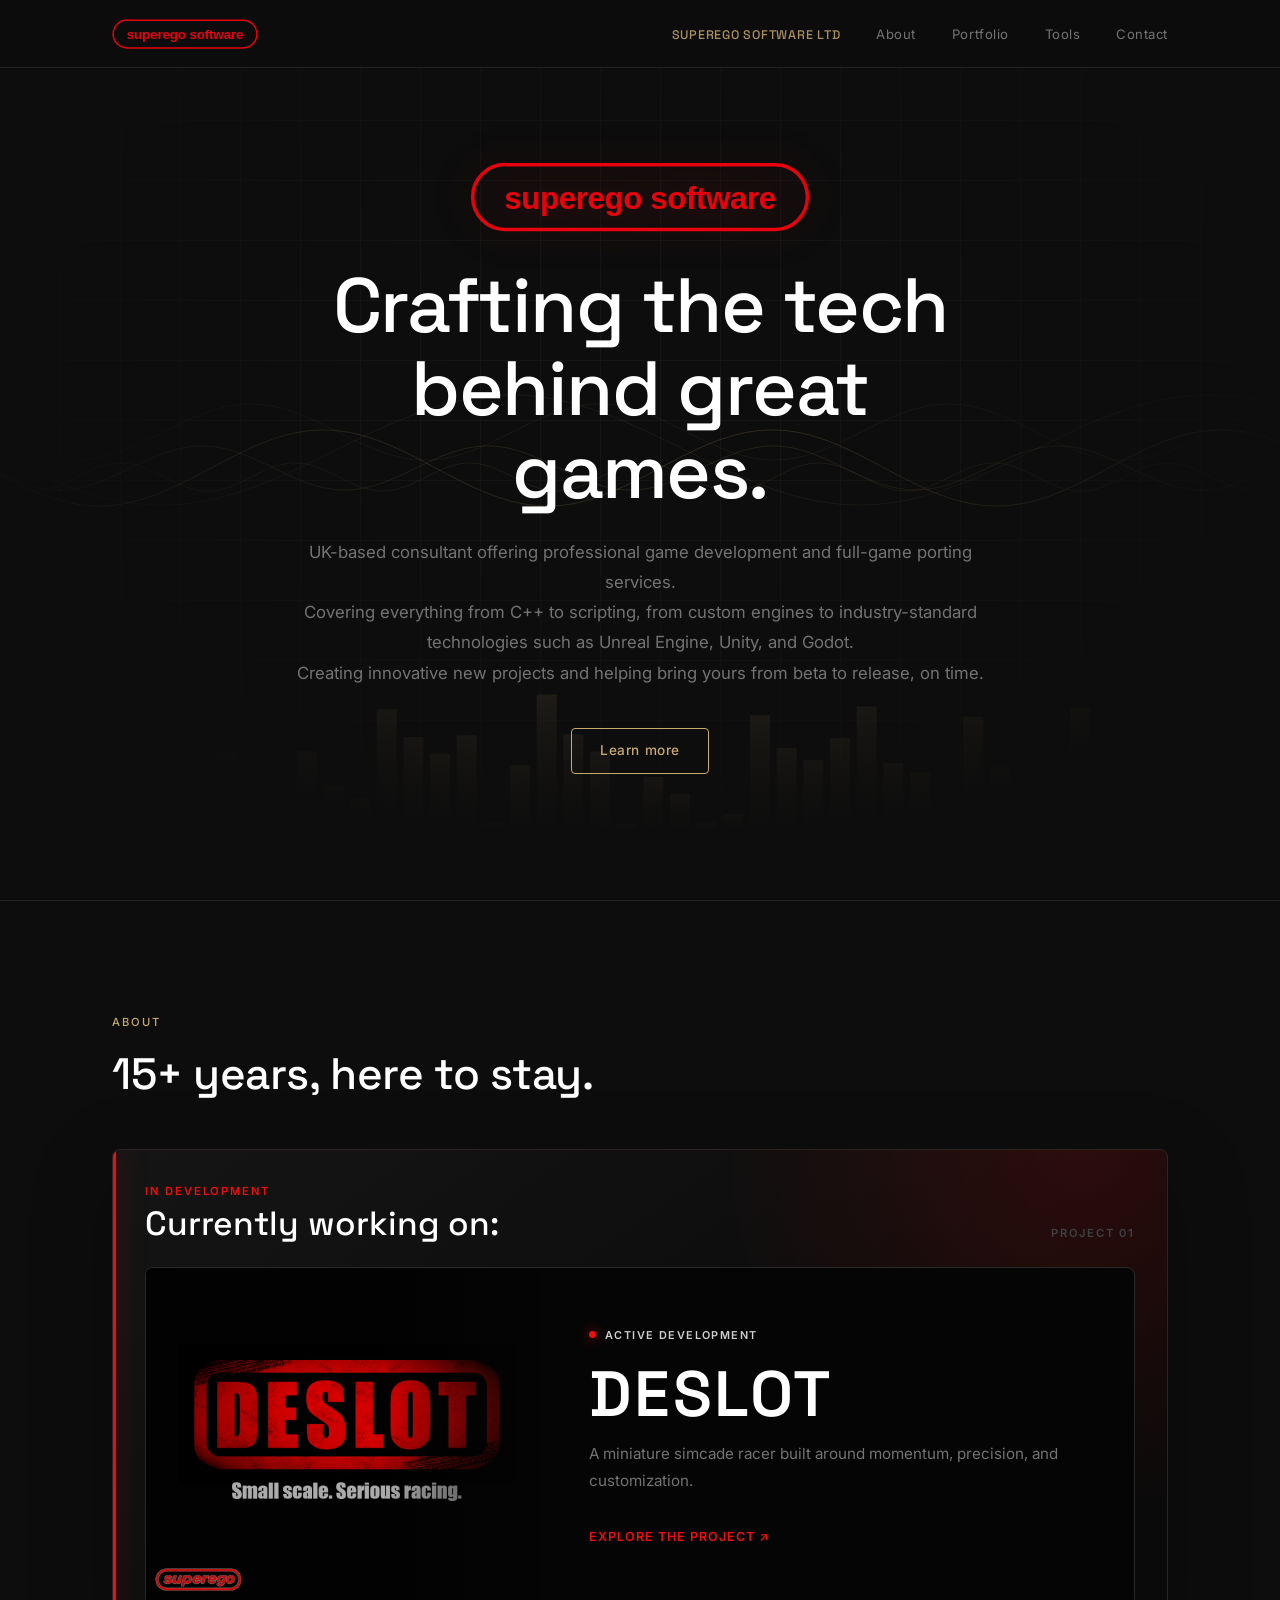
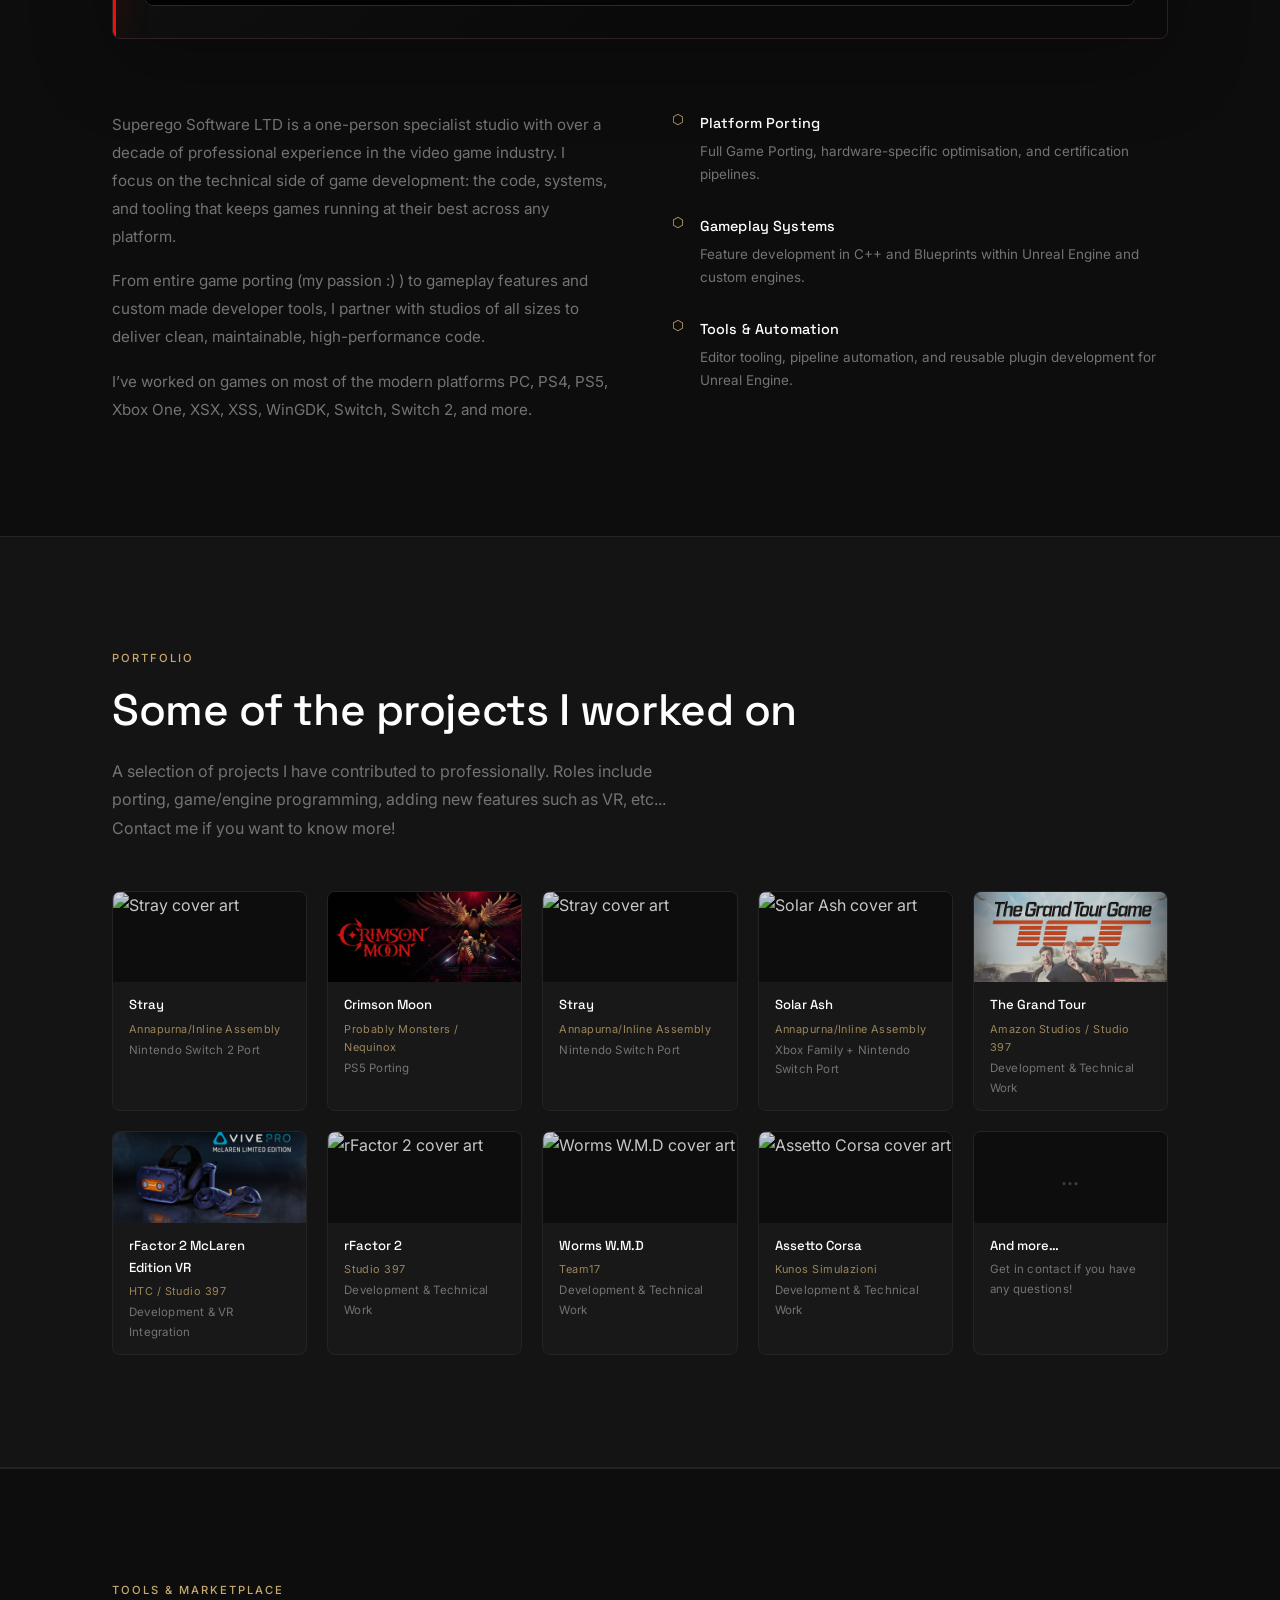
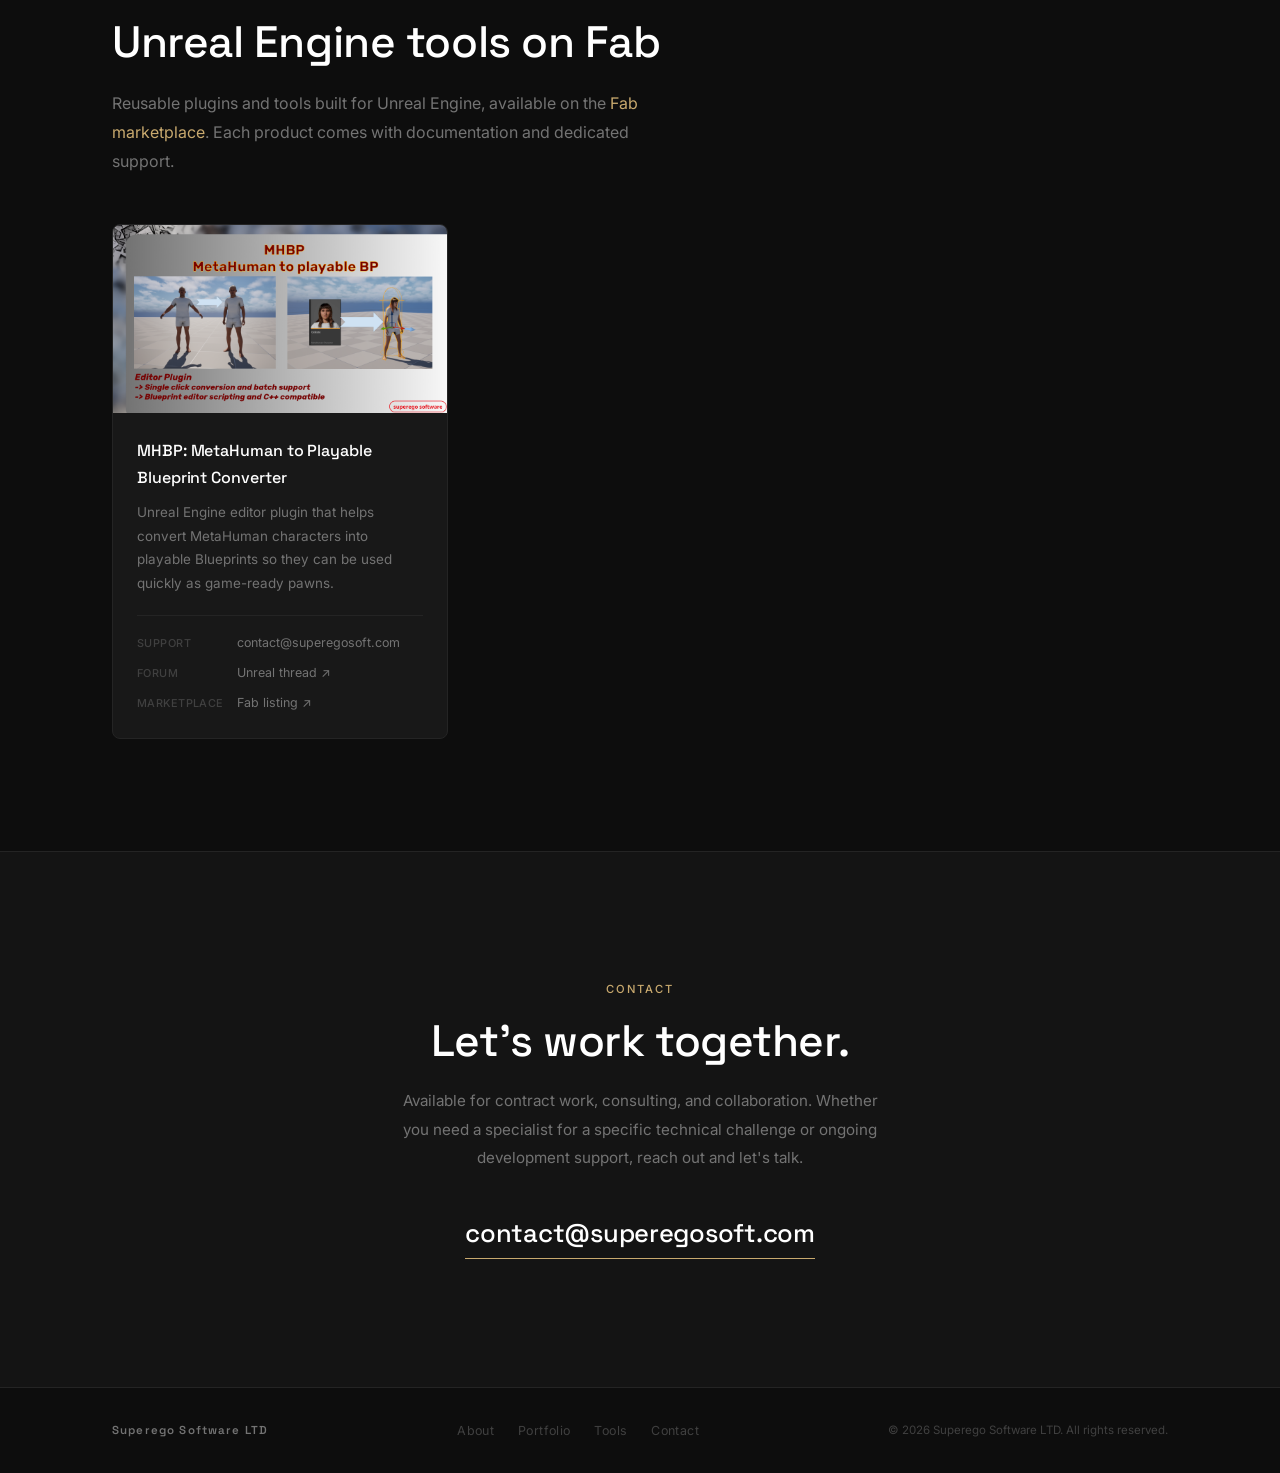
==== index.html @ 61789814 "Polish Deslot project description" ====
<!DOCTYPE html>
<html lang="en">
<head>
  <meta charset="UTF-8" />
  <meta name="viewport" content="width=device-width, initial-scale=1.0" />
  <title>Superego Software LTD | Video Game Development</title>
  <meta name="description" content="Superego Software LTD: Specialist video game development studio. Full game porting across platforms, Unreal Engine, Godot, custom engines, any engine, any time. 15+ years of experience." />
  <meta name="robots" content="index, follow" />
  <meta name="theme-color" content="#0d0d0d" />
  <link rel="canonical" href="https://www.superegosoft.com/" />
  <link rel="icon" href="images/superego-logo.svg" type="image/svg+xml" />

  <meta property="og:type" content="website" />
  <meta property="og:locale" content="en_GB" />
  <meta property="og:site_name" content="Superego Software LTD" />
  <meta property="og:title" content="Superego Software LTD | Video Game Development" />
  <meta property="og:description" content="UK-based specialist in video game development, full-game porting, Unreal Engine, Unity, Godot, and custom engines." />
  <meta property="og:url" content="https://www.superegosoft.com/" />
  <meta name="twitter:card" content="summary" />
  <meta name="twitter:title" content="Superego Software LTD | Video Game Development" />
  <meta name="twitter:description" content="UK-based specialist in video game development, full-game porting, Unreal Engine, Unity, Godot, and custom engines." />

  <script type="application/ld+json">
    {
      "@context": "https://schema.org",
      "@type": "Organization",
      "name": "Superego Software LTD",
      "url": "https://www.superegosoft.com/",
      "logo": "https://www.superegosoft.com/images/superego-logo.svg",
      "email": "contact@superegosoft.com",
      "description": "UK-based specialist in video game development, full-game porting, Unreal Engine, Unity, Godot, and custom engines."
    }
  </script>
  <link rel="preconnect" href="https://fonts.googleapis.com" />
  <link rel="preconnect" href="https://fonts.gstatic.com" crossorigin />
  <link href="https://fonts.googleapis.com/css2?family=Inter:wght@300;400;500;600&family=Space+Grotesk:wght@400;500;600&display=swap" rel="stylesheet" />
  <link rel="stylesheet" href="css/style.css" />
</head>
<body>

  <!-- ─── Navigation ──────────────────────────────────────────────────── -->
  <header id="site-header">
    <nav class="nav-container">
      <a href="#hero" class="nav-logo">
        <img src="images/superego-logo.svg" alt="Superego Software LTD" class="nav-logo-img" />
      </a>
      <button class="nav-toggle" aria-label="Toggle navigation" aria-expanded="false">
        <span></span><span></span><span></span>
      </button>
      <ul class="nav-links">
        <li><a href="#hero" class="nav-brand">Superego Software LTD</a></li>
        <li><a href="#about">About</a></li>
        <li><a href="#portfolio">Portfolio</a></li>
        <li><a href="#tools">Tools</a></li>
        <li><a href="#contact">Contact</a></li>
      </ul>
    </nav>
  </header>

  <main>

    <!-- ─── Hero ───────────────────────────────────────────────────────── -->
    <section id="hero">
      <canvas id="hero-canvas" aria-hidden="true"></canvas>
      <div class="hero-inner">
        <img src="images/superego-logo.svg" alt="Superego Software LTD" class="hero-logo" />
        <h1 class="hero-headline">
          Crafting the tech<br />behind great games.
        </h1>
        <p class="hero-sub">
          UK-based consultant offering professional game development and full-game porting services. <br />
          Covering everything from C++ to scripting, from custom engines to industry-standard technologies such as Unreal Engine, Unity, and Godot. <br />
          Creating innovative new projects and helping bring yours from beta to release, on time. <br />
        </p>
        <a href="#about" class="btn-primary">Learn more</a>
      </div>
    </section>

    <!-- ─── About ───────────────────────────────────────────────────────── -->
    <section id="about">
      <div class="section-inner">
        <div class="section-label reveal">About</div>
        <h2 class="section-title reveal">15+ years, here to stay.</h2>

        <section class="current-work reveal" aria-labelledby="current-work-title">
          <div class="current-work-heading">
            <div>
              <div class="current-work-eyebrow">In development</div>
              <h3 id="current-work-title">Currently working on:</h3>
            </div>
            <span class="current-work-count">Project 01</span>
          </div>

          <a class="current-project-card" href="deslot/" aria-label="View the Deslot project">
            <div class="current-project-visual">
              <img
                src="images/projects/deslot/title-square.png?v=845f59f9"
                alt="Deslot — Small scale. Serious racing."
                width="1204"
                height="1024"
              />
            </div>
            <div class="current-project-copy">
              <span class="current-project-status"><span aria-hidden="true"></span> Active development</span>
              <h4>DESLOT</h4>
              <p>
                A miniature simcade racer built around momentum, precision, and customization.
              </p>
              <span class="current-project-link">Explore the project <span aria-hidden="true">↗</span></span>
            </div>
          </a>
        </section>

        <div class="about-grid reveal">
          <div class="about-text">
            <p>
              Superego Software LTD is a one-person specialist studio with over a decade of
              professional experience in the video game industry. I focus on the technical
              side of game development: the code, systems, and tooling that keeps games
              running at their best across any platform.
            </p>
            <p>
              From entire game porting (my passion :) ) to gameplay features and custom made developer tools,
              I partner with studios of all sizes to deliver clean, maintainable, high-performance code.
            </p>
            <p>
              I’ve worked on games on most of the modern platforms PC, PS4, PS5, Xbox One, XSX, XSS, WinGDK, Switch, Switch 2, and more.
            </p>
          </div>
          <div class="about-services">
            <div class="service-item">
              <span class="service-icon">⬡</span>
              <div>
                <h3>Platform Porting</h3>
                <p>Full Game Porting, hardware-specific optimisation, and certification pipelines.</p>
              </div>
            </div>
            <div class="service-item">
              <span class="service-icon">⬡</span>
              <div>
                <h3>Gameplay Systems</h3>
                <p>Feature development in C++ and Blueprints within Unreal Engine and custom engines.</p>
              </div>
            </div>
            <div class="service-item">
              <span class="service-icon">⬡</span>
              <div>
                <h3>Tools &amp; Automation</h3>
                <p>Editor tooling, pipeline automation, and reusable plugin development for Unreal Engine.</p>
              </div>
            </div>
          </div>
        </div>
      </div>
    </section>

    <!-- ─── Portfolio ───────────────────────────────────────────────────── -->
    <section id="portfolio">
      <div class="section-inner">
        <div class="section-label reveal">Portfolio</div>
        <h2 class="section-title reveal">Some of the projects I worked on</h2>
        <p class="section-intro reveal">
          A selection of projects I have contributed to professionally. Roles include porting,
          game/engine programming, adding new features such as VR, etc...
          Contact me if you want to know more!
        </p>

        <div class="games-grid">
          <!-- NOTE: Game cover images currently use external Steam CDN URLs (cdn.akamai.steamstatic.com).
               To avoid broken links in the future, download each image and store it locally:
               1. Create an /images/ directory in the repo root.
               2. Save each cover art as images/<game-name>.jpg (e.g. images/solar-ash.jpg).
               3. Update each <img src="..."> to point to the local path, e.g. src="images/solar-ash.jpg".
          -->

          <article class="game-card">
            <div class="game-cover-wrap">
              <img
                src="https://cdn.akamai.steamstatic.com/steam/apps/1332010/header.jpg"
                alt="Stray cover art"
                class="game-cover"
                loading="lazy"
              />
            </div>
            <div class="game-info">
              <h3>Stray</h3>
              <p class="game-studio">Annapurna/Inline Assembly</p>
              <p class="game-role">Nintendo Switch 2 Port</p>
            </div>
          </article>

          <article class="game-card">
            <div class="game-cover-wrap">
              <img
                src="images/covers/crimsonmoon.jpg"
                alt="Crimson Moon cover art"
                class="game-cover"
                loading="lazy"
              />
            </div>
            <div class="game-info">
              <h3>Crimson Moon</h3>
              <p class="game-studio">Probably Monsters / Nequinox</p>
              <p class="game-role">PS5 Porting</p>
            </div>
          </article>

          <article class="game-card">
            <div class="game-cover-wrap">
              <img
                src="https://cdn.akamai.steamstatic.com/steam/apps/1332010/header.jpg"
                alt="Stray cover art"
                class="game-cover"
                loading="lazy"
              />
            </div>
            <div class="game-info">
              <h3>Stray</h3>
              <p class="game-studio">Annapurna/Inline Assembly</p>
              <p class="game-role">Nintendo Switch Port</p>
            </div>
          </article>

          <article class="game-card">
            <div class="game-cover-wrap">
              <img
                src="https://cdn.akamai.steamstatic.com/steam/apps/1867530/header.jpg"
                alt="Solar Ash cover art"
                class="game-cover"
                loading="lazy"
              />
            </div>
            <div class="game-info">
              <h3>Solar Ash</h3>
              <p class="game-studio">Annapurna/Inline Assembly</p>
              <p class="game-role">Xbox Family + Nintendo Switch Port</p>
            </div>
          </article>

          <article class="game-card">
            <div class="game-cover-wrap">
              <img
                src="images/covers/grandtourgame.jpg"
                alt="The Grand Tour Game cover art"
                class="game-cover"
                loading="lazy"
              />
            </div>
            <div class="game-info">
              <h3>The Grand Tour</h3>
              <p class="game-studio">Amazon Studios / Studio 397</p>
              <p class="game-role">Development &amp; Technical Work</p>
            </div>
          </article>

          <article class="game-card">
            <div class="game-cover-wrap">
              <img
                src="images/covers/HTC-Vive-Pro-McLaren-Edition.jpg"
                alt="rFactor 2 McLaren Edition VR cover art"
                class="game-cover"
                loading="lazy"
              />
            </div>
            <div class="game-info">
              <h3>rFactor 2 McLaren Edition VR</h3>
              <p class="game-studio">HTC / Studio 397</p>
              <p class="game-role">Development &amp; VR Integration</p>
            </div>
          </article>

          <article class="game-card">
            <div class="game-cover-wrap">
              <img
                src="https://cdn.akamai.steamstatic.com/steam/apps/365960/header.jpg"
                alt="rFactor 2 cover art"
                class="game-cover"
                loading="lazy"
              />
            </div>
            <div class="game-info">
              <h3>rFactor 2</h3>
              <p class="game-studio">Studio 397</p>
              <p class="game-role">Development &amp; Technical Work</p>
            </div>
          </article>

          <article class="game-card">
            <div class="game-cover-wrap">
              <img
                src="https://cdn.akamai.steamstatic.com/steam/apps/327030/header.jpg"
                alt="Worms W.M.D cover art"
                class="game-cover"
                loading="lazy"
              />
            </div>
            <div class="game-info">
              <h3>Worms W.M.D</h3>
              <p class="game-studio">Team17</p>
              <p class="game-role">Development &amp; Technical Work</p>
            </div>
          </article>

          <article class="game-card">
            <div class="game-cover-wrap">
              <img
                src="https://cdn.akamai.steamstatic.com/steam/apps/244210/header.jpg"
                alt="Assetto Corsa cover art"
                class="game-cover"
                loading="lazy"
              />
            </div>
            <div class="game-info">
              <h3>Assetto Corsa</h3>
              <p class="game-studio">Kunos Simulazioni</p>
              <p class="game-role">Development &amp; Technical Work</p>
            </div>
          </article>

          <article class="game-card game-card--more">
            <div class="game-cover-wrap game-cover-more">
              <span>&#8230;</span>
            </div>
            <div class="game-info">
              <h3>And more…</h3>
              <p class="game-role">Get in contact if you have any questions!</p>
            </div>
          </article>

        </div>
      </div>
    </section>

    <!-- ─── Tools / Fab Marketplace ─────────────────────────────────────── -->
    <section id="tools">
      <div class="section-inner">
        <div class="section-label reveal">Tools &amp; Marketplace</div>
        <h2 class="section-title reveal">Unreal Engine tools on Fab</h2>
        <p class="section-intro reveal">
          Reusable plugins and tools built for Unreal Engine, available on the
          <a href="https://www.fab.com" target="_blank" rel="noopener noreferrer">Fab marketplace</a>.
          Each product comes with documentation and dedicated support.
        </p>

        <div class="tools-grid">

          <!-- ── Tool Card 1 ── -->
          <article class="tool-card">
            <div class="tool-media">
              <a href="https://www.fab.com/listings/3bd8d3d4-fd5c-4970-b222-8270ad5e5432" target="_blank" rel="noopener noreferrer" aria-label="Open MHBP Fab listing">
                <img
                  src="./images/covers/MHBP_Preview.png"
                  alt="MHBP: MetaHuman to Playable Blueprint converter preview"
                  loading="lazy"
                />
              </a>
            </div>
            <div class="tool-body">
              <h3 class="tool-name">MHBP: MetaHuman to Playable Blueprint Converter</h3>
              <p class="tool-desc">
                Unreal Engine editor plugin that helps convert MetaHuman characters into playable Blueprints so they can be used quickly as game-ready pawns.
              </p>
              <ul class="tool-meta">
                <li>
                  <span class="meta-label">Support</span>
                  <a href="mailto:contact@superegosoft.com">contact@superegosoft.com</a>
                </li>
                <li>
                  <span class="meta-label">Forum</span>
                  <a href="https://forums.unrealengine.com/t/superego-software-ltd-mhbp-metahuman-to-playable-blueprint-converter/2722313" target="_blank" rel="noopener noreferrer">Unreal thread ↗</a>
                </li>
                <li>
                  <span class="meta-label">Marketplace</span>
                  <a href="https://www.fab.com/listings/3bd8d3d4-fd5c-4970-b222-8270ad5e5432" target="_blank" rel="noopener noreferrer">Fab listing ↗</a>
                </li>
              </ul>
            </div>
          </article>

        </div>
      </div>
    </section>

    <!-- ─── Contact ─────────────────────────────────────────────────────── -->
    <section id="contact">
      <div class="section-inner contact-inner">
        <div class="section-label reveal">Contact</div>
        <h2 class="section-title reveal">Let's work together.</h2>
        <p class="contact-text reveal">
          Available for contract work, consulting, and collaboration. Whether you need a
          specialist for a specific technical challenge or ongoing development support,
          reach out and let's talk.
        </p>
        <a href="mailto:contact@superegosoft.com" class="contact-email">
          contact@superegosoft.com
        </a>
      </div>
    </section>

  </main>

  <!-- ─── Footer ──────────────────────────────────────────────────────── -->
  <footer id="site-footer">
    <div class="footer-inner">
      <span class="footer-logo">Superego Software LTD</span>
      <nav class="footer-nav" aria-label="Footer navigation">
        <a href="#about">About</a>
        <a href="#portfolio">Portfolio</a>
        <a href="#tools">Tools</a>
        <a href="#contact">Contact</a>
      </nav>
      <p class="footer-copy">&copy; <span id="year"></span> Superego Software LTD. All rights reserved.</p>
    </div>
  </footer>

  <script src="js/main.js"></script>
</body>
</html>
---- css/style.css ----
/* ═══════════════════════════════════════════════════════════════════════
   Superego Software LTD — stylesheet
   Design: minimalist, dark, typographic
   ═══════════════════════════════════════════════════════════════════════ */

/* ── Reset & base ───────────────────────────────────────────────────── */
*, *::before, *::after {
  box-sizing: border-box;
  margin: 0;
  padding: 0;
}

:root {
  --bg:           #0d0d0d;
  --bg-raised:    #141414;
  --bg-card:      #181818;
  --border:       #242424;
  --text:         #e8e8e8;
  --text-muted:   #737373;
  --text-faint:   #404040;
  --accent:       #c8a96e;
  --accent-dim:   rgba(200, 169, 110, 0.12);
  --accent-glow:  rgba(200, 169, 110, 0.06);
  --white:        #ffffff;

  --font-sans:    'Inter', system-ui, -apple-system, sans-serif;
  --font-display: 'Space Grotesk', 'Inter', sans-serif;

  --nav-h:        68px;
  --radius:       4px;
  --radius-lg:    8px;

  --transition: 220ms cubic-bezier(.4, 0, .2, 1);
}

html {
  scroll-behavior: smooth;
  font-size: 16px;
}

body {
  background-color: var(--bg);
  color: var(--text);
  font-family: var(--font-sans);
  line-height: 1.7;
  -webkit-font-smoothing: antialiased;
  -moz-osx-font-smoothing: grayscale;
}

a {
  color: var(--accent);
  text-decoration: none;
  transition: color var(--transition), opacity var(--transition);
}
a:hover { color: var(--white); }

img { display: block; max-width: 100%; }

/* ── Typography helpers ──────────────────────────────────────────────── */
.section-label {
  font-family: var(--font-sans);
  font-size: .7rem;
  font-weight: 500;
  letter-spacing: .18em;
  text-transform: uppercase;
  color: var(--accent);
  margin-bottom: 1rem;
}

.section-title {
  font-family: var(--font-display);
  font-size: clamp(1.75rem, 3.5vw, 2.75rem);
  font-weight: 500;
  color: var(--white);
  line-height: 1.2;
  letter-spacing: -.01em;
  margin-bottom: 1.25rem;
}

.section-intro {
  font-size: 1rem;
  color: var(--text-muted);
  max-width: 56ch;
  margin-bottom: 3rem;
  line-height: 1.8;
}

/* ── Layout helpers ──────────────────────────────────────────────────── */
.section-inner {
  max-width: 1120px;
  margin: 0 auto;
  padding: 0 2rem;
}

/* ── Buttons ─────────────────────────────────────────────────────────── */
.btn-primary {
  display: inline-block;
  padding: .65rem 1.75rem;
  border: 1px solid var(--accent);
  color: var(--accent);
  font-family: var(--font-sans);
  font-size: .85rem;
  font-weight: 500;
  letter-spacing: .04em;
  border-radius: var(--radius);
  transition: background-color var(--transition), color var(--transition);
}
.btn-primary:hover {
  background-color: var(--accent);
  color: var(--bg);
}

/* ═══════════════════════════════════════════════════════════════════════
   Navigation
   ═══════════════════════════════════════════════════════════════════════ */
#site-header {
  position: fixed;
  top: 0;
  left: 0;
  right: 0;
  z-index: 100;
  height: var(--nav-h);
  background-color: rgba(13, 13, 13, .88);
  backdrop-filter: blur(12px);
  -webkit-backdrop-filter: blur(12px);
  border-bottom: 1px solid var(--border);
  transition: background-color var(--transition);
}

.nav-container {
  max-width: 1120px;
  height: 100%;
  margin: 0 auto;
  padding: 0 2rem;
  display: flex;
  align-items: center;
  justify-content: space-between;
}

.nav-logo {
  display: flex;
  align-items: center;
}
.nav-logo-img {
  height: 30px;
  width: auto;
  display: block;
}
.nav-logo:hover .nav-logo-img { opacity: .8; }

.nav-links {
  display: flex;
  list-style: none;
  gap: 2.25rem;
}
.nav-links a {
  font-size: .82rem;
  font-weight: 400;
  letter-spacing: .04em;
  color: var(--text-muted);
  transition: color var(--transition);
}
.nav-links a:hover { color: var(--white); }

/* Brand name link in nav */
.nav-links .nav-brand {
  font-family: var(--font-display);
  font-weight: 500;
  color: var(--accent);
  letter-spacing: .06em;
  font-size: .78rem;
  text-transform: uppercase;
  opacity: .85;
  white-space: nowrap;
}
.nav-links .nav-brand:hover {
  color: var(--accent);
  opacity: 1;
}

/* Hamburger — hidden on desktop */
.nav-toggle {
  display: none;
  flex-direction: column;
  justify-content: center;
  gap: 5px;
  background: none;
  border: none;
  cursor: pointer;
  padding: 4px;
}
.nav-toggle span {
  display: block;
  width: 22px;
  height: 1.5px;
  background-color: var(--text);
  transition: transform var(--transition), opacity var(--transition);
}

/* ═══════════════════════════════════════════════════════════════════════
   Hero
   ═══════════════════════════════════════════════════════════════════════ */
#hero {
  min-height: 100svh;
  display: flex;
  align-items: center;
  justify-content: center;
  text-align: center;
  padding: calc(var(--nav-h) + 4rem) 2rem 6rem;
  position: relative;
  overflow: hidden;
}

/* Subtle background grid */
#hero::before {
  content: '';
  position: absolute;
  inset: 0;
  background-image:
    linear-gradient(var(--border) 1px, transparent 1px),
    linear-gradient(90deg, var(--border) 1px, transparent 1px);
  background-size: 60px 60px;
  opacity: .35;
  pointer-events: none;
}

/* Radial fade over grid */
#hero::after {
  content: '';
  position: absolute;
  inset: 0;
  background: radial-gradient(ellipse 70% 70% at 50% 40%,
    transparent 20%, var(--bg) 80%);
  pointer-events: none;
}

/* Hero canvas animation */
#hero-canvas {
  position: absolute;
  inset: 0;
  width: 100%;
  height: 100%;
  z-index: 0;
  pointer-events: none;
}

.hero-inner {
  position: relative;
  z-index: 1;
  max-width: 720px;
}

.hero-logo {
  display: block;
  margin: 0 auto 2rem;
  width: clamp(160px, 40vw, 340px);
  height: auto;
  /* Boost the red against the dark background */
  filter: drop-shadow(0 0 18px rgba(232, 0, 13, 0.25));
}

.hero-headline {
  font-family: var(--font-display);
  font-size: clamp(2.5rem, 6vw, 5rem);
  font-weight: 500;
  color: var(--white);
  line-height: 1.08;
  letter-spacing: -.02em;
  margin-bottom: 1.5rem;
}

.hero-sub {
  font-size: clamp(.9rem, 1.5vw, 1.05rem);
  color: var(--text-muted);
  line-height: 1.8;
  margin-bottom: 2.5rem;
}

/* ═══════════════════════════════════════════════════════════════════════
   About
   ═══════════════════════════════════════════════════════════════════════ */
#about {
  padding: 7rem 0;
  border-top: 1px solid var(--border);
}

.about-grid {
  display: grid;
  grid-template-columns: 1fr 1fr;
  gap: 4rem;
  align-items: start;
}

.about-text p {
  color: var(--text-muted);
  font-size: .95rem;
  line-height: 1.85;
  margin-bottom: 1rem;
}
.about-text p:last-child { margin-bottom: 0; }

/* ── Current project feature ───────────────────────────────────────── */
.current-work {
  --project-accent: #f20d0d;
  position: relative;
  margin: 3rem 0 4.5rem;
  padding: clamp(1.25rem, 3vw, 2rem);
  overflow: hidden;
  background:
    radial-gradient(circle at 92% 0%, rgba(242, 13, 13, .14), transparent 34%),
    linear-gradient(145deg, #151515, #0a0a0a 68%);
  border: 1px solid #2f2222;
  border-radius: var(--radius-lg);
  box-shadow: 0 24px 80px rgba(0, 0, 0, .26);
}

.current-work::before {
  content: '';
  position: absolute;
  inset: 0 auto 0 0;
  width: 3px;
  background: var(--project-accent);
  box-shadow: 0 0 28px rgba(242, 13, 13, .6);
}

.current-work-heading {
  display: flex;
  align-items: flex-end;
  justify-content: space-between;
  gap: 1.5rem;
  margin-bottom: 1.5rem;
}

.current-work-eyebrow,
.current-work-count {
  font-size: .7rem;
  font-weight: 600;
  letter-spacing: .16em;
  text-transform: uppercase;
}

.current-work-eyebrow { color: var(--project-accent); }
.current-work-count { color: var(--text-faint); }

.current-work-heading h3 {
  margin-top: .25rem;
  font-family: var(--font-display);
  font-size: clamp(1.45rem, 3vw, 2.1rem);
  font-weight: 500;
  line-height: 1.15;
  color: var(--white);
}

.current-project-card {
  display: grid;
  grid-template-columns: minmax(220px, .8fr) 1.2fr;
  align-items: stretch;
  overflow: hidden;
  color: inherit;
  background: #050505;
  border: 1px solid #2a2a2a;
  border-radius: var(--radius-lg);
  transition: border-color var(--transition), transform var(--transition), box-shadow var(--transition);
}

.current-project-card:hover {
  color: inherit;
  border-color: rgba(242, 13, 13, .72);
  transform: translateY(-3px);
  box-shadow: 0 18px 50px rgba(0, 0, 0, .42);
}

.current-project-visual {
  position: relative;
  min-height: 260px;
  overflow: hidden;
  background: #000;
}

.current-project-visual::after {
  content: '';
  position: absolute;
  inset: 0;
  background: linear-gradient(90deg, transparent 60%, rgba(5, 5, 5, .78));
  pointer-events: none;
}

.current-project-visual img {
  width: 100%;
  height: 100%;
  object-fit: contain;
  transition: transform 500ms cubic-bezier(.4, 0, .2, 1), opacity var(--transition);
  opacity: .88;
}

.current-project-card:hover .current-project-visual img {
  transform: scale(1.025);
  opacity: 1;
}

.current-project-copy {
  display: flex;
  flex-direction: column;
  align-items: flex-start;
  justify-content: center;
  padding: clamp(1.5rem, 4vw, 3rem);
}

.current-project-status {
  display: inline-flex;
  align-items: center;
  gap: .55rem;
  margin-bottom: 1.25rem;
  color: #cfcfcf;
  font-size: .68rem;
  font-weight: 600;
  letter-spacing: .13em;
  text-transform: uppercase;
}

.current-project-status > span {
  width: 7px;
  height: 7px;
  background: var(--project-accent);
  border-radius: 50%;
  box-shadow: 0 0 12px rgba(242, 13, 13, .75);
}

.current-project-copy h4 {
  font-family: var(--font-display);
  font-size: clamp(2rem, 5vw, 4rem);
  font-weight: 600;
  letter-spacing: .035em;
  line-height: .95;
  color: var(--white);
}

.current-project-copy p {
  max-width: 38rem;
  margin: 1rem 0 2rem;
  color: var(--text-muted);
  font-size: .95rem;
  line-height: 1.75;
}

.current-project-link {
  color: var(--project-accent);
  font-size: .78rem;
  font-weight: 600;
  letter-spacing: .08em;
  text-transform: uppercase;
}

.about-services {
  display: flex;
  flex-direction: column;
  gap: 1.75rem;
}

.service-item {
  display: flex;
  gap: 1rem;
  align-items: flex-start;
}

.service-icon {
  flex-shrink: 0;
  font-size: .85rem;
  color: var(--accent);
  margin-top: .18rem;
  line-height: 1;
}

.service-item h3 {
  font-family: var(--font-display);
  font-size: .9rem;
  font-weight: 500;
  color: var(--white);
  margin-bottom: .3rem;
  letter-spacing: .01em;
}

.service-item p {
  font-size: .84rem;
  color: var(--text-muted);
  line-height: 1.7;
}

/* ═══════════════════════════════════════════════════════════════════════
   Portfolio
   ═══════════════════════════════════════════════════════════════════════ */
#portfolio {
  padding: 7rem 0;
  background-color: var(--bg-raised);
  border-top: 1px solid var(--border);
  border-bottom: 1px solid var(--border);
}

.games-grid {
  display: grid;
  grid-template-columns: repeat(auto-fill, minmax(160px, 1fr));
  gap: 1.25rem;
}

.game-card {
  background-color: var(--bg-card);
  border: 1px solid var(--border);
  border-radius: var(--radius-lg);
  overflow: hidden;
  transition: border-color var(--transition), transform var(--transition);
}
.game-card:hover {
  border-color: var(--accent);
  transform: translateY(-3px);
}

.game-cover-wrap {
  aspect-ratio: 460 / 215;
  overflow: hidden;
  background-color: var(--bg);
}

.game-cover {
  width: 100%;
  height: 100%;
  object-fit: cover;
  transition: transform 400ms cubic-bezier(.4, 0, .2, 1), opacity var(--transition);
  opacity: .85;
}
.game-card:hover .game-cover {
  transform: scale(1.04);
  opacity: 1;
}

/* "And more…" placeholder tile */
.game-cover-more {
  display: flex;
  align-items: center;
  justify-content: center;
  background-color: var(--bg);
}
.game-cover-more span {
  font-size: 1.5rem;
  color: var(--text-faint);
  line-height: 1;
  letter-spacing: .05em;
}

/* No-image placeholder tile (e.g. The Grand Tour) */
.game-cover-no-image {
  display: flex;
  align-items: center;
  justify-content: center;
  background: linear-gradient(135deg, #1a1a1a 0%, #111 100%);
}
.game-cover-no-image span {
  font-family: var(--font-display);
  font-size: .75rem;
  font-weight: 500;
  letter-spacing: .1em;
  text-transform: uppercase;
  color: var(--text-faint);
  text-align: center;
  padding: 0 1rem;
}

.game-info {
  padding: .75rem 1rem;
}

.game-info h3 {
  font-family: var(--font-display);
  font-size: .82rem;
  font-weight: 500;
  color: var(--white);
  margin-bottom: .2rem;
}

.game-role {
  font-size: .72rem;
  color: var(--text-muted);
  letter-spacing: .02em;
}

.game-studio {
  font-size: .68rem;
  color: var(--accent);
  letter-spacing: .04em;
  margin-bottom: .15rem;
  opacity: .75;
}

/* ═══════════════════════════════════════════════════════════════════════
   Tools / Fab Marketplace
   ═══════════════════════════════════════════════════════════════════════ */
#tools {
  padding: 7rem 0;
  border-top: 1px solid var(--border);
}

.tools-grid {
  display: grid;
  grid-template-columns: repeat(auto-fill, minmax(320px, 1fr));
  gap: 1.5rem;
}

.tool-card {
  background-color: var(--bg-card);
  border: 1px solid var(--border);
  border-radius: var(--radius-lg);
  overflow: hidden;
  display: flex;
  flex-direction: column;
  transition: border-color var(--transition);
}
.tool-card:hover { border-color: var(--accent); }

/* Media area */
.tool-media {
  aspect-ratio: 16 / 9;
  overflow: hidden;
  background-color: var(--bg);
}

.tool-media a {
  display: block;
  width: 100%;
  height: 100%;
}

.tool-media img,
.tool-media video,
.tool-media iframe {
  width: 100%;
  height: 100%;
  object-fit: cover;
}

.tool-media-placeholder {
  width: 100%;
  height: 100%;
  display: flex;
  align-items: center;
  justify-content: center;
  background: linear-gradient(135deg, #181818 0%, #111 100%);
  border-bottom: 1px solid var(--border);
}
.tool-media-placeholder span {
  font-size: .7rem;
  font-weight: 500;
  letter-spacing: .12em;
  text-transform: uppercase;
  color: var(--text-faint);
}

/* Body */
.tool-body {
  padding: 1.5rem;
  display: flex;
  flex-direction: column;
  flex: 1;
}

.tool-name {
  font-family: var(--font-display);
  font-size: 1rem;
  font-weight: 500;
  color: var(--white);
  margin-bottom: .65rem;
  letter-spacing: -.005em;
}

.tool-desc {
  font-size: .84rem;
  color: var(--text-muted);
  line-height: 1.75;
  margin-bottom: 1.25rem;
  flex: 1;
}

/* Meta list */
.tool-meta {
  list-style: none;
  display: flex;
  flex-direction: column;
  gap: .55rem;
  padding-top: 1rem;
  border-top: 1px solid var(--border);
}

.tool-meta li {
  display: flex;
  align-items: baseline;
  gap: .65rem;
  font-size: .78rem;
}

.meta-label {
  flex-shrink: 0;
  min-width: 90px;
  color: var(--text-faint);
  font-weight: 500;
  letter-spacing: .04em;
  text-transform: uppercase;
  font-size: .68rem;
}

.tool-meta a {
  color: var(--text-muted);
  word-break: break-all;
}
.tool-meta a:hover { color: var(--accent); }

/* ═══════════════════════════════════════════════════════════════════════
   Contact
   ═══════════════════════════════════════════════════════════════════════ */
#contact {
  padding: 8rem 0;
  background-color: var(--bg-raised);
  border-top: 1px solid var(--border);
  text-align: center;
}

.contact-inner {
  display: flex;
  flex-direction: column;
  align-items: center;
}

.contact-text {
  font-size: .95rem;
  color: var(--text-muted);
  max-width: 48ch;
  line-height: 1.85;
  margin-bottom: 2.5rem;
}

.contact-email {
  display: inline-block;
  font-family: var(--font-display);
  font-size: clamp(1.1rem, 2.5vw, 1.6rem);
  font-weight: 500;
  color: var(--white);
  letter-spacing: -.01em;
  border-bottom: 1px solid var(--accent);
  padding-bottom: .15rem;
  transition: color var(--transition), border-color var(--transition);
}
.contact-email:hover {
  color: var(--accent);
  border-color: transparent;
}

/* ═══════════════════════════════════════════════════════════════════════
   Footer
   ═══════════════════════════════════════════════════════════════════════ */
#site-footer {
  border-top: 1px solid var(--border);
  padding: 2rem 0;
}

.footer-inner {
  max-width: 1120px;
  margin: 0 auto;
  padding: 0 2rem;
  display: flex;
  align-items: center;
  justify-content: space-between;
  flex-wrap: wrap;
  gap: 1rem;
}

.footer-logo {
  font-family: var(--font-display);
  font-size: .72rem;
  font-weight: 600;
  letter-spacing: .1em;
  color: var(--text-muted);
}

.footer-nav {
  display: flex;
  gap: 1.5rem;
}
.footer-nav a {
  font-size: .78rem;
  color: var(--text-faint);
  letter-spacing: .03em;
}
.footer-nav a:hover { color: var(--text-muted); }

.footer-copy {
  font-size: .72rem;
  color: var(--text-faint);
}

/* ═══════════════════════════════════════════════════════════════════════
   DESLOT project page
   ═══════════════════════════════════════════════════════════════════════ */
.project-page {
  --project-accent: #f20d0d;
  background: #050505;
}

.project-page #site-header {
  background-color: rgba(5, 5, 5, .9);
  border-bottom-color: #241717;
}

.project-back {
  display: inline-flex;
  align-items: center;
  gap: .5rem;
  color: #a5a5a5;
  font-size: .78rem;
  font-weight: 500;
  letter-spacing: .08em;
  text-transform: uppercase;
}
.project-back:hover { color: var(--white); }

.project-brand {
  position: absolute;
  left: 50%;
  width: clamp(92px, 10vw, 118px);
  transform: translateX(-50%);
}

.project-brand img {
  width: 100%;
  height: auto;
}

.project-detail-main {
  padding-top: var(--nav-h);
}

.project-detail-hero {
  position: relative;
  min-height: min(760px, calc(100svh - var(--nav-h)));
  display: flex;
  align-items: center;
  overflow: hidden;
  border-bottom: 1px solid #251717;
  background:
    linear-gradient(rgba(255, 0, 0, .035) 1px, transparent 1px),
    linear-gradient(90deg, rgba(255, 0, 0, .035) 1px, transparent 1px),
    radial-gradient(circle at 50% 42%, rgba(242, 13, 13, .12), transparent 34%),
    #030303;
  background-size: 72px 72px, 72px 72px, auto, auto;
}

.project-detail-hero::after {
  content: '';
  position: absolute;
  inset: 0;
  z-index: 0;
  background: linear-gradient(180deg, transparent 68%, #050505 100%);
  pointer-events: none;
}

.project-detail-hero-inner {
  position: relative;
  z-index: 1;
  width: min(1180px, 100%);
  margin: 0 auto;
  padding: clamp(2rem, 5vh, 3.5rem) 2rem;
  text-align: center;
}

.project-detail-kicker {
  display: inline-flex;
  align-items: center;
  gap: .65rem;
  margin-bottom: 1.25rem;
  color: #d8d8d8;
  font-size: .72rem;
  font-weight: 600;
  letter-spacing: .16em;
  text-transform: uppercase;
}

.project-detail-kicker::before {
  content: '';
  width: 28px;
  height: 1px;
  background: var(--project-accent);
  box-shadow: 0 0 12px rgba(242, 13, 13, .75);
}

.project-title-art {
  width: min(100%, 1040px);
  height: auto;
  max-height: none;
  aspect-ratio: 16 / 9;
  margin: 0 auto;
  filter: drop-shadow(0 28px 50px rgba(0, 0, 0, .48));
}

.project-overview {
  padding: clamp(4.5rem, 9vw, 8rem) 0;
}

.project-overview-grid {
  display: grid;
  grid-template-columns: minmax(0, 1.35fr) minmax(300px, .65fr);
  gap: clamp(3rem, 8vw, 7rem);
  align-items: start;
}

.project-overview-copy .section-label { color: var(--project-accent); }

.project-overview-copy h2 {
  max-width: 760px;
  font-family: var(--font-display);
  font-size: clamp(2rem, 4.5vw, 3.6rem);
  font-weight: 500;
  line-height: 1.1;
  letter-spacing: -.025em;
  color: var(--white);
}

.project-description {
  max-width: 760px;
  margin-top: 2rem;
  color: #a2a2a2;
  font-size: clamp(1.05rem, 1.7vw, 1.25rem);
  line-height: 1.9;
}

.project-facts {
  display: flex;
  flex-direction: column;
  gap: .85rem;
  list-style: none;
}

.project-fact {
  min-height: 98px;
  display: grid;
  grid-template-columns: 64px 1fr;
  align-items: center;
  gap: 1rem;
  padding: 1rem 1.15rem;
  background: linear-gradient(135deg, #101010, #080808);
  border: 1px solid #242424;
  border-radius: var(--radius-lg);
}

.project-fact-icon {
  width: 64px;
  height: 64px;
  display: flex;
  align-items: center;
  justify-content: center;
  overflow: hidden;
  background: #000;
  border: 1px solid #2c2c2c;
  border-radius: var(--radius);
}

.project-fact-icon img {
  width: 82%;
  height: 82%;
  object-fit: contain;
}

.project-fact-icon--developer img {
  width: 94%;
  height: auto;
}

.project-fact-label {
  display: block;
  margin-bottom: .2rem;
  color: #5f5f5f;
  font-size: .65rem;
  font-weight: 600;
  letter-spacing: .14em;
  text-transform: uppercase;
}

.project-fact-value {
  display: block;
  color: #dedede;
  font-family: var(--font-display);
  font-size: .92rem;
}

.project-news {
  padding: 5rem 0 6rem;
  text-align: center;
  border-top: 1px solid #201515;
  background: radial-gradient(circle at 50% 100%, rgba(242, 13, 13, .08), transparent 42%);
}

.project-news .section-label { color: var(--project-accent); }

.project-news h2 {
  font-family: var(--font-display);
  font-size: clamp(2.5rem, 7vw, 5rem);
  font-weight: 500;
  letter-spacing: -.035em;
  color: var(--white);
}

.sr-only {
  position: absolute;
  width: 1px;
  height: 1px;
  padding: 0;
  margin: -1px;
  overflow: hidden;
  clip: rect(0, 0, 0, 0);
  white-space: nowrap;
  border: 0;
}

/* ═══════════════════════════════════════════════════════════════════════
   Responsive
   ═══════════════════════════════════════════════════════════════════════ */
@media (max-width: 768px) {
  /* Nav */
  .nav-links {
    display: none;
    position: fixed;
    inset: var(--nav-h) 0 0 0;
    background-color: var(--bg);
    flex-direction: column;
    align-items: center;
    justify-content: center;
    gap: 2.5rem;
    z-index: 99;
  }
  .nav-links.is-open { display: flex; }
  .nav-links a { font-size: 1.1rem; }
  .nav-toggle { display: flex; }

  /* About grid */
  .about-grid { grid-template-columns: 1fr; gap: 2.5rem; }

  .current-project-card { grid-template-columns: 1fr; }
  .current-project-visual { min-height: 0; aspect-ratio: 16 / 10; }
  .current-project-visual::after {
    background: linear-gradient(180deg, transparent 66%, rgba(5, 5, 5, .82));
  }

  .project-overview-grid { grid-template-columns: 1fr; }

  /* Portfolio */
  .games-grid {
    grid-template-columns: repeat(auto-fill, minmax(130px, 1fr));
    gap: 1rem;
  }

  /* Tools */
  .tools-grid { grid-template-columns: 1fr; }

  /* Footer */
  .footer-inner { flex-direction: column; align-items: flex-start; }
}

@media (max-width: 480px) {
  .hero-headline { font-size: 2.2rem; }
  .games-grid { grid-template-columns: repeat(2, 1fr); }
  .current-work-heading { align-items: flex-start; flex-direction: column; gap: .75rem; }
  .current-project-copy h4 { font-size: 2.35rem; }
  .project-detail-hero-inner { padding-inline: 1rem; }
  .project-page .nav-logo { display: none; }
  .project-brand { position: static; width: 96px; transform: none; }
}

/* ── Scroll-triggered fade-in ───────────────────────────────────────── */
.reveal {
  opacity: 0;
  transform: translateY(20px);
  transition: opacity 600ms ease, transform 600ms ease;
}
.reveal.visible {
  opacity: 1;
  transform: none;
}
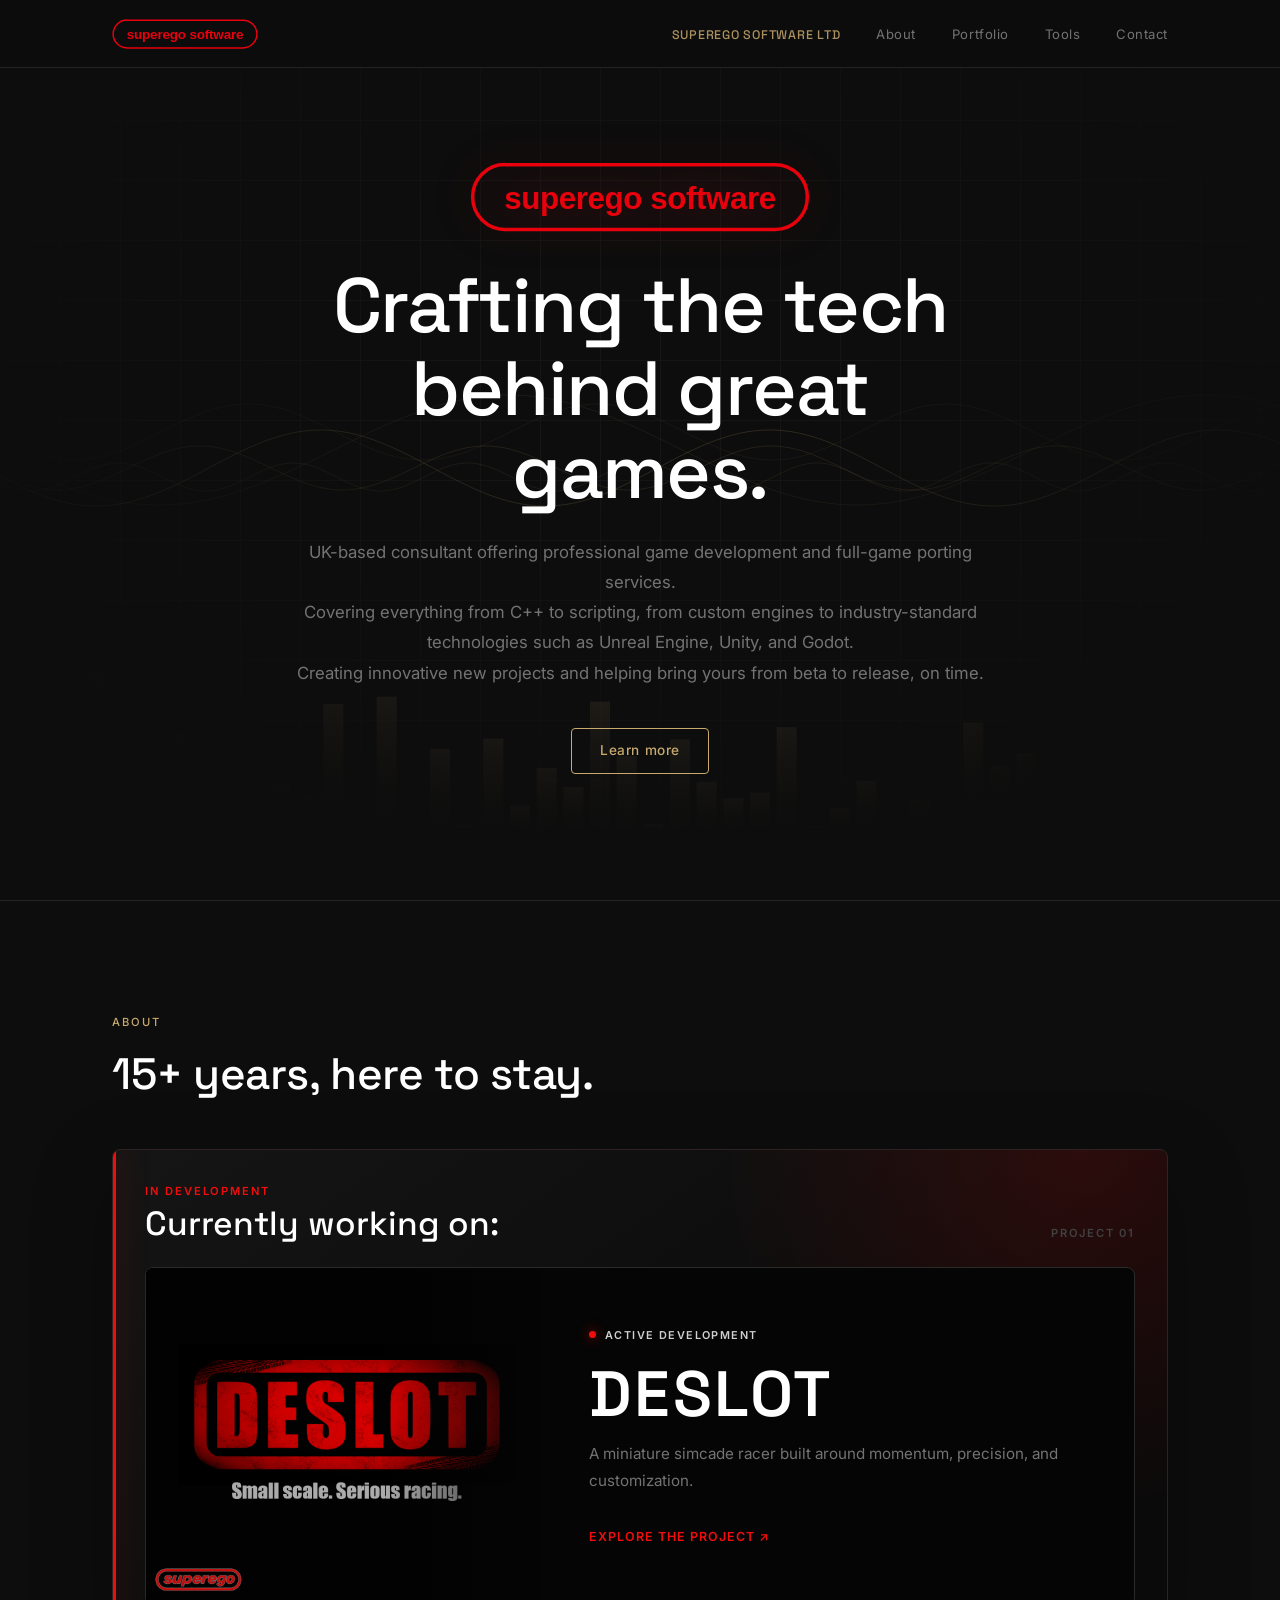
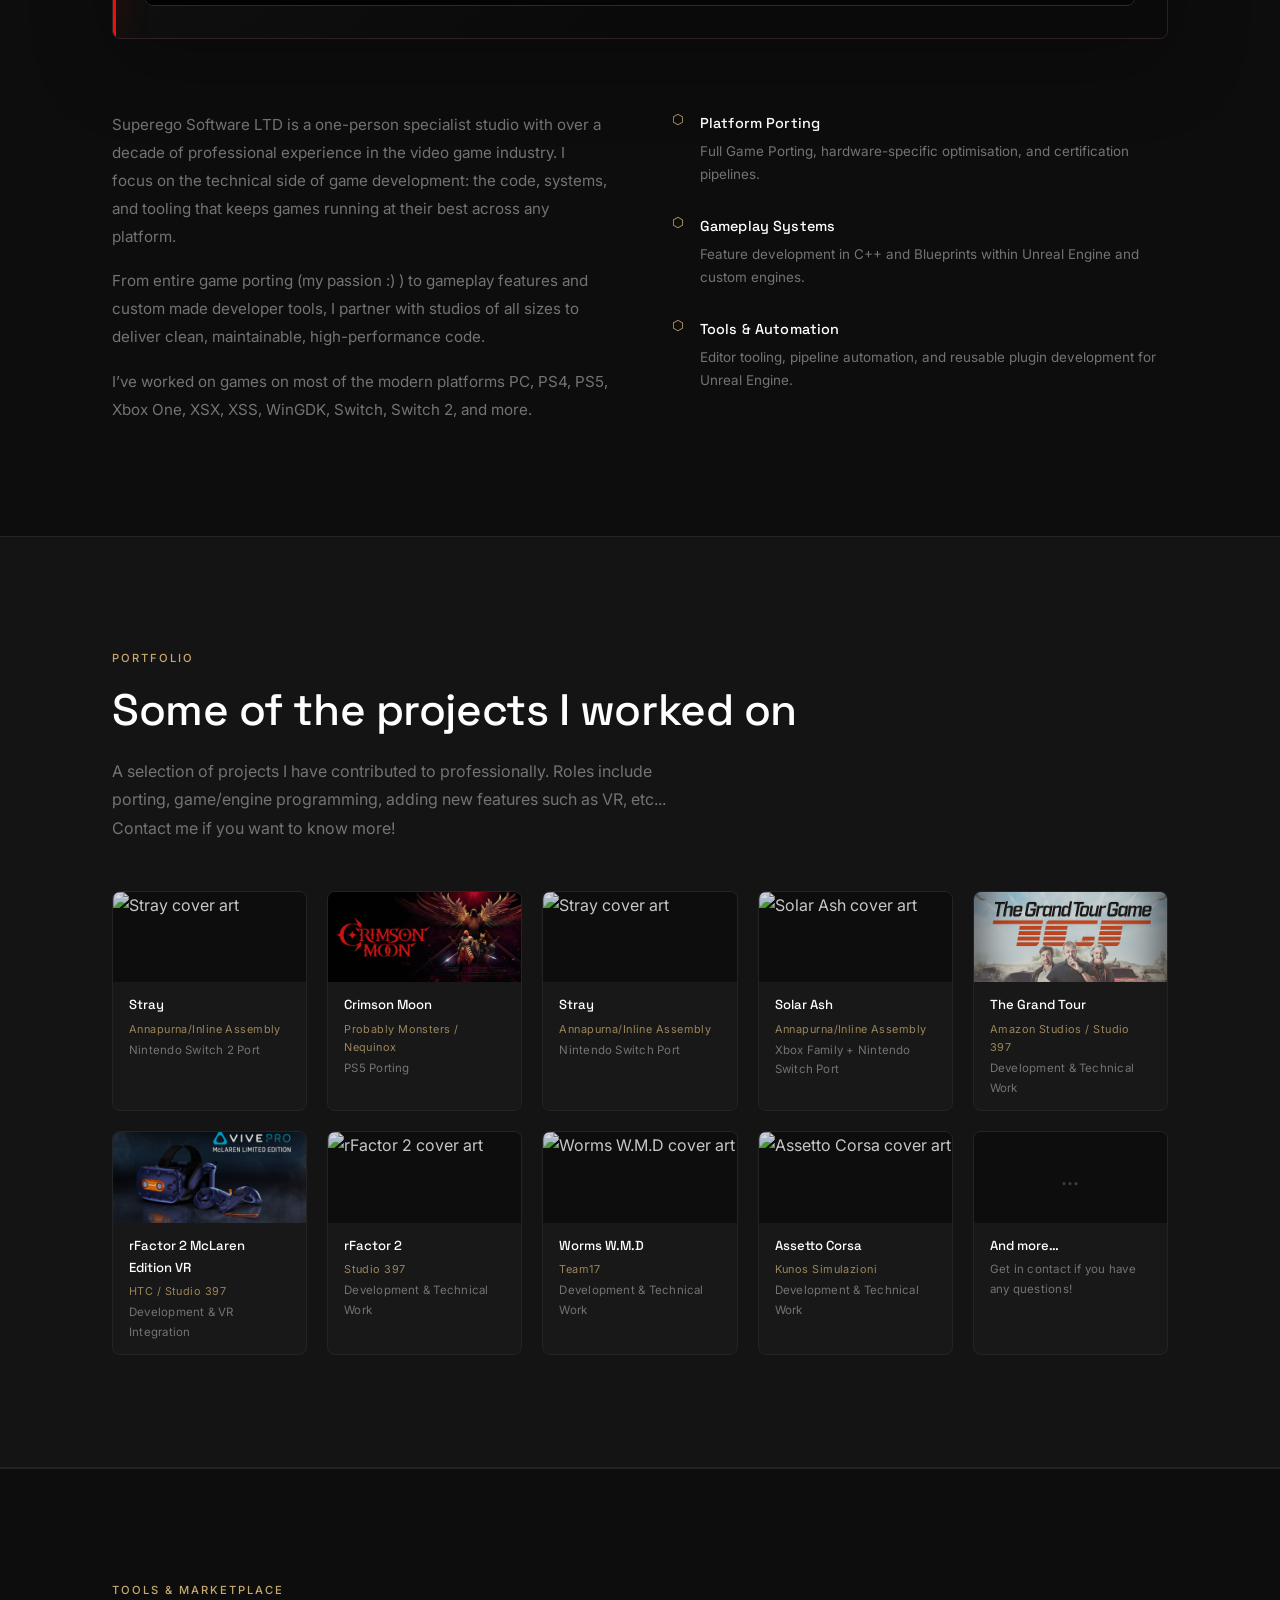
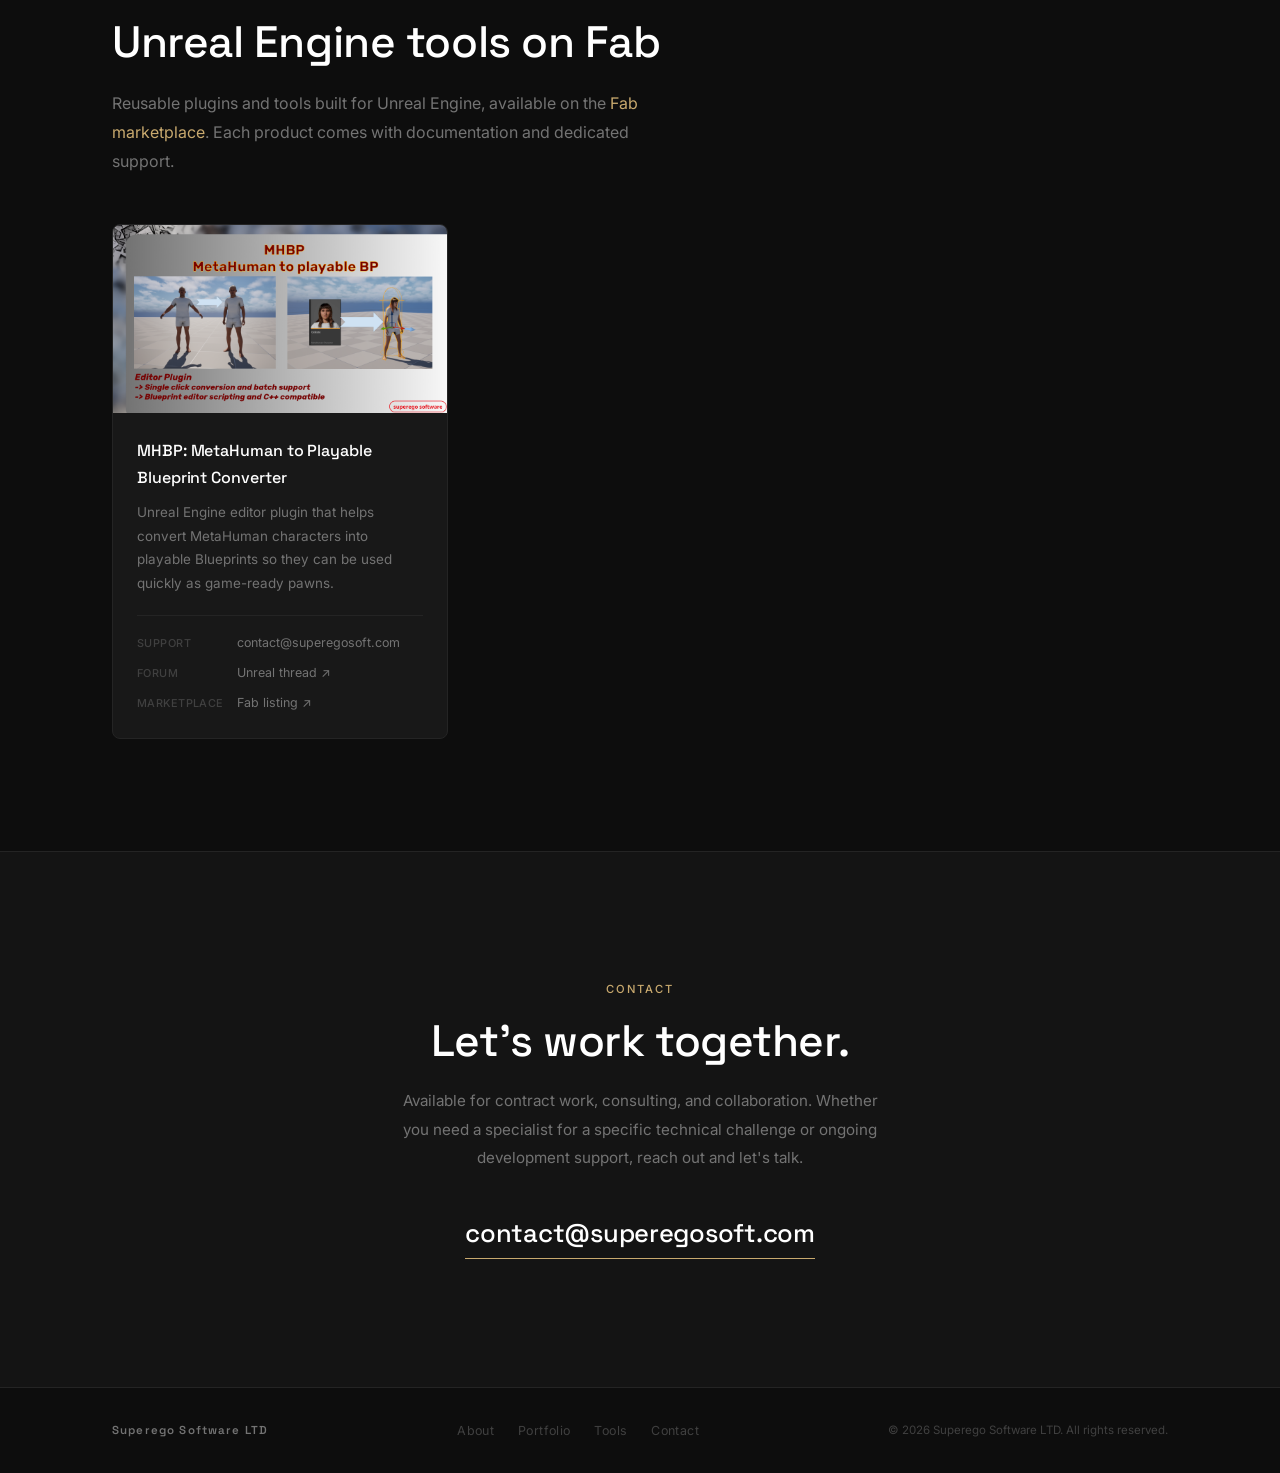
==== commit bc5adb99: "Refresh Deslot preview and test transparent hero" ====
--- a/index.html
+++ b/index.html
@@ -94,7 +94,7 @@
           <a class="current-project-card" href="deslot/" aria-label="View the Deslot project">
             <div class="current-project-visual">
               <img
-                src="images/projects/deslot/title-square.png?v=845f59f9"
+                src="images/projects/deslot/title-square.png?v=81ae2937"
                 alt="Deslot — Small scale. Serious racing."
                 width="1204"
                 height="1024"
--- a/css/style.css
+++ b/css/style.css
@@ -1045,6 +1045,15 @@
     background: linear-gradient(180deg, transparent 66%, rgba(5, 5, 5, .82));
   }
 
+  .project-detail-hero {
+    min-height: 0;
+    align-items: flex-start;
+  }
+
+  .project-detail-hero-inner {
+    padding-block: clamp(1.5rem, 6vw, 2.5rem) clamp(.75rem, 3vw, 1.5rem);
+  }
+
   .project-overview-grid { grid-template-columns: 1fr; }
 
   /* Portfolio */
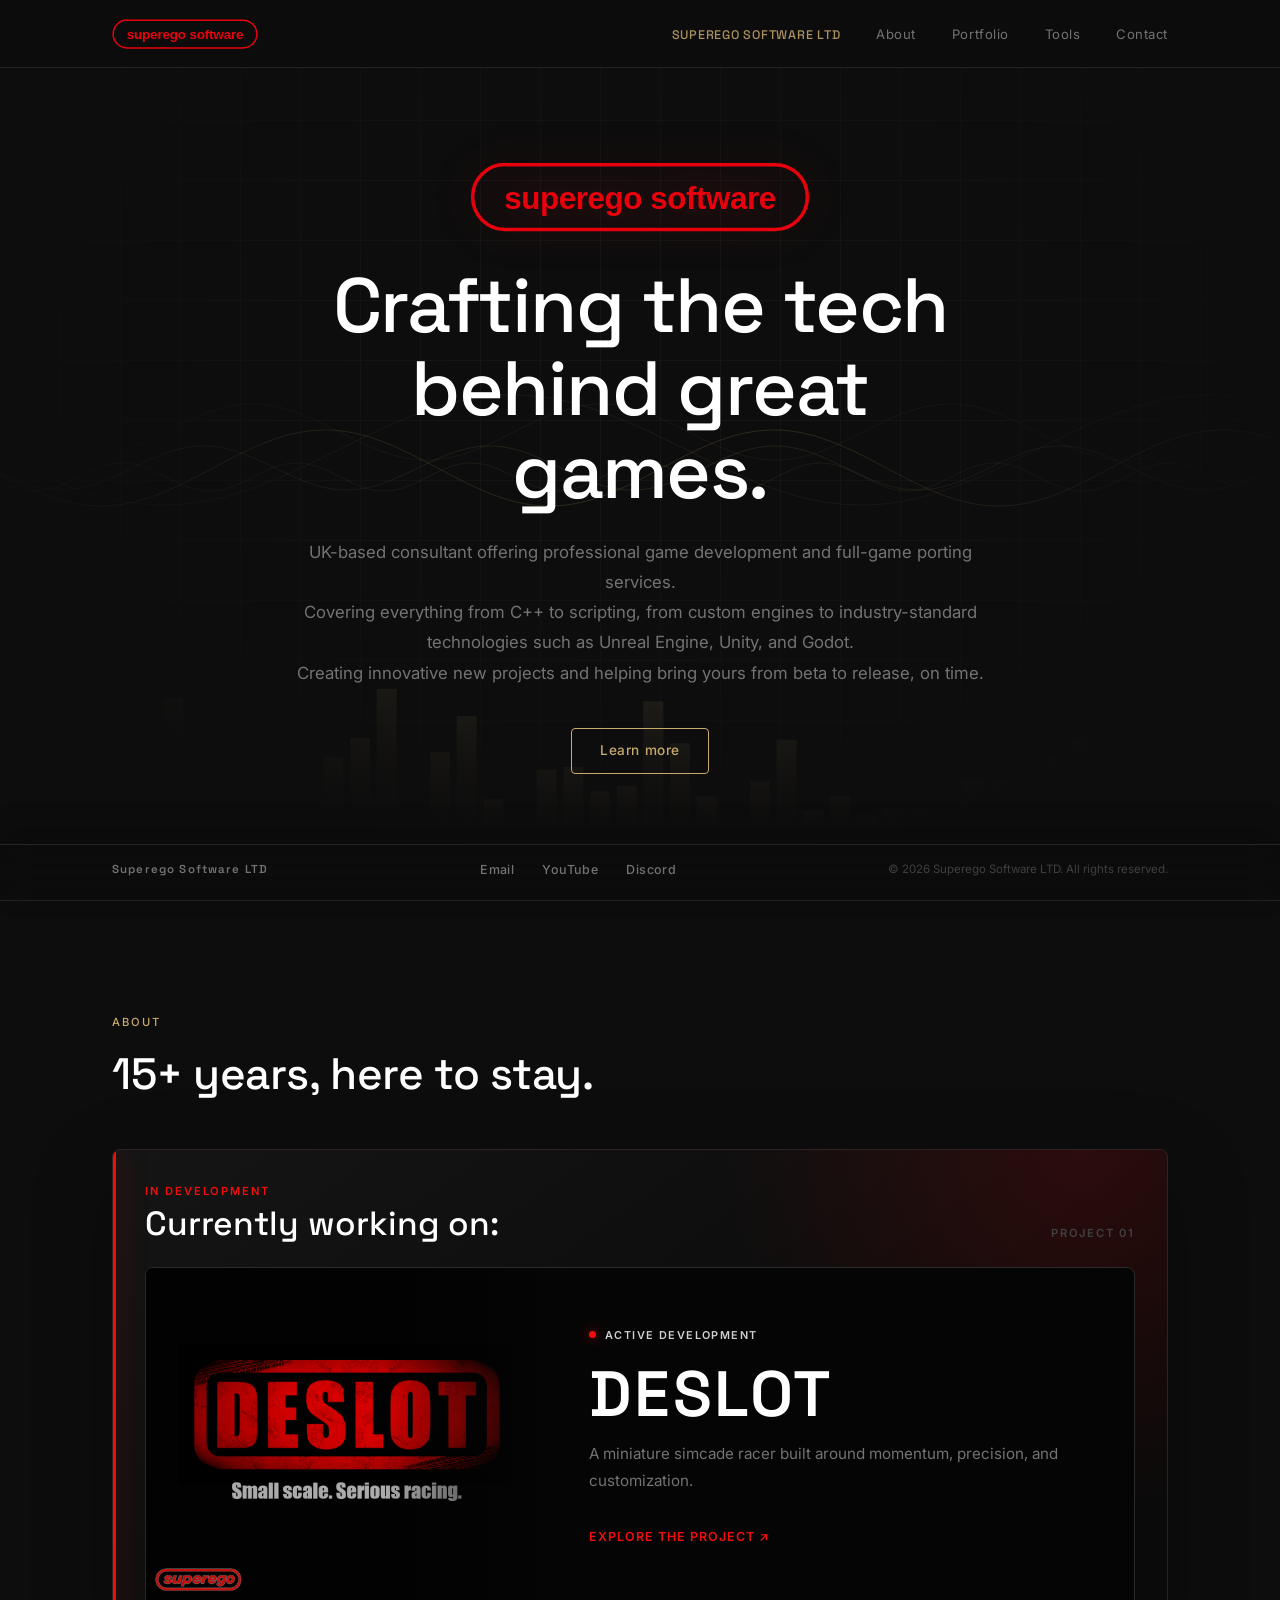
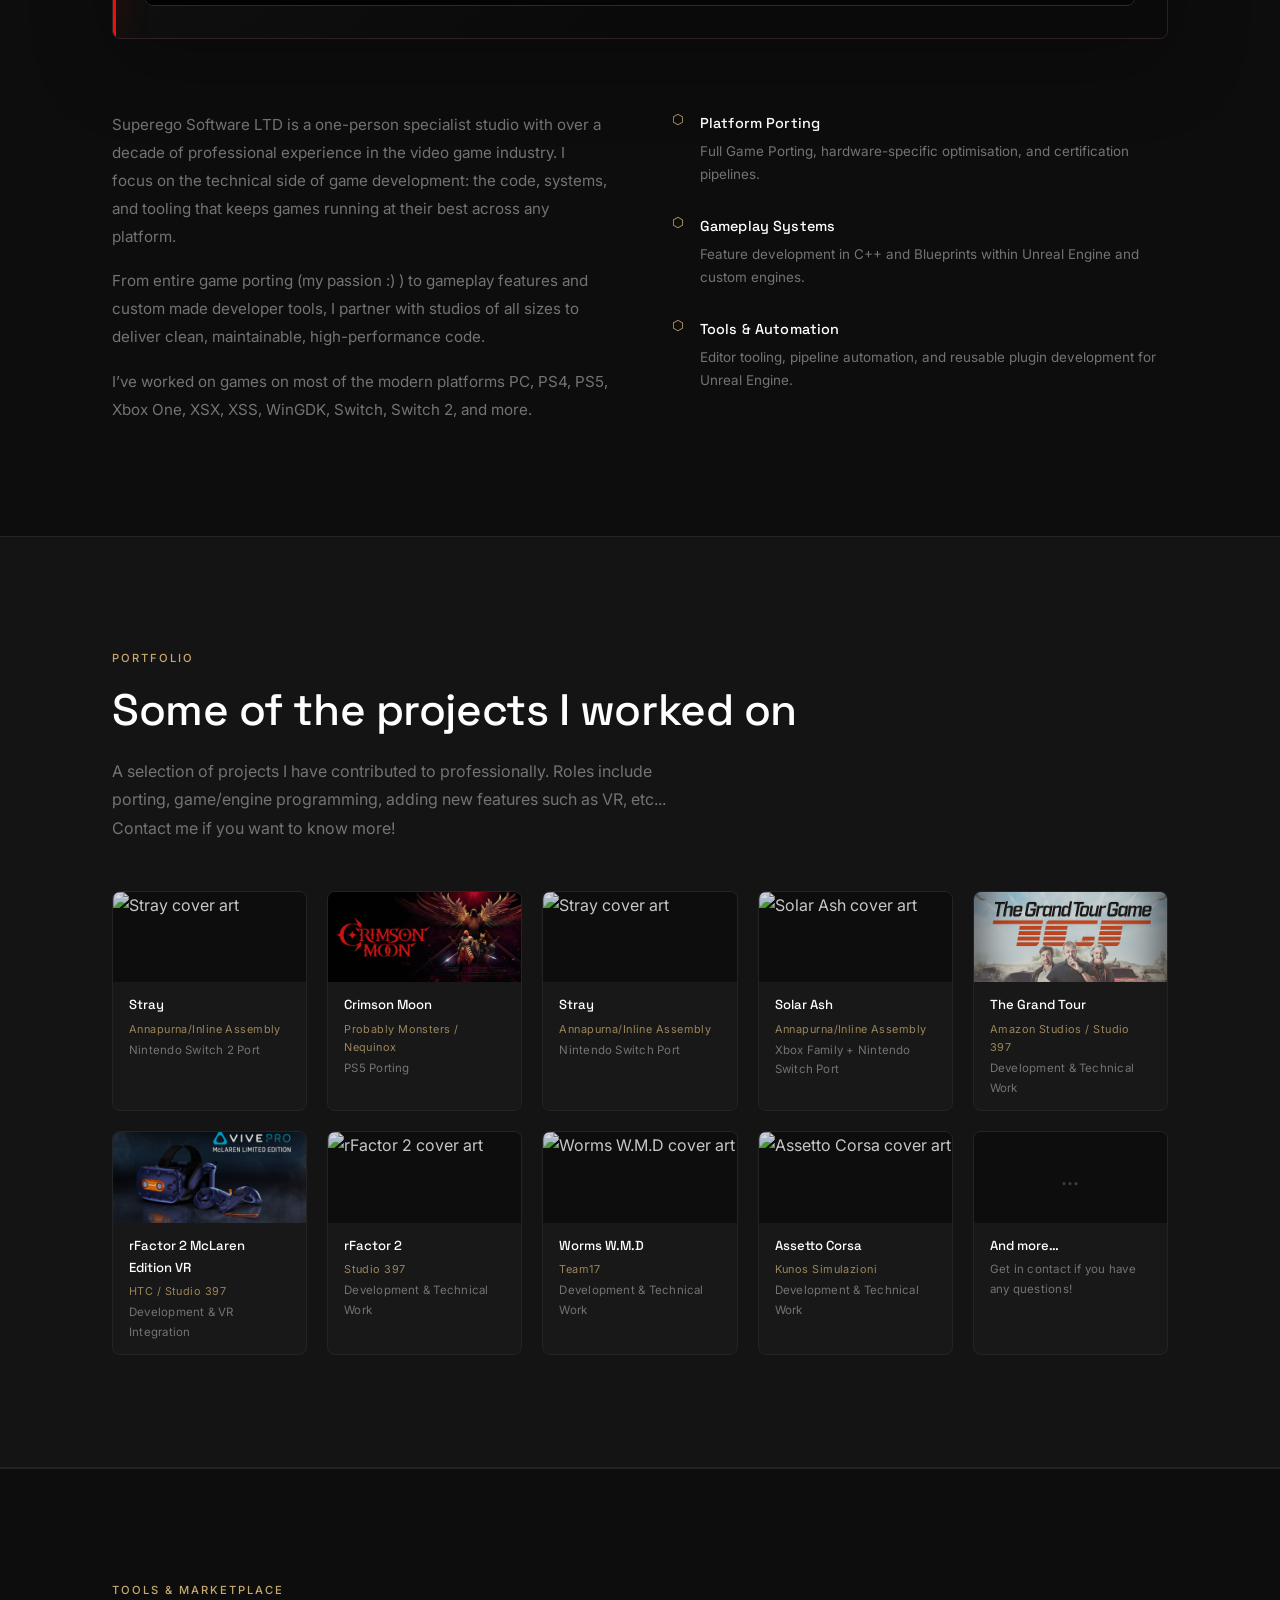
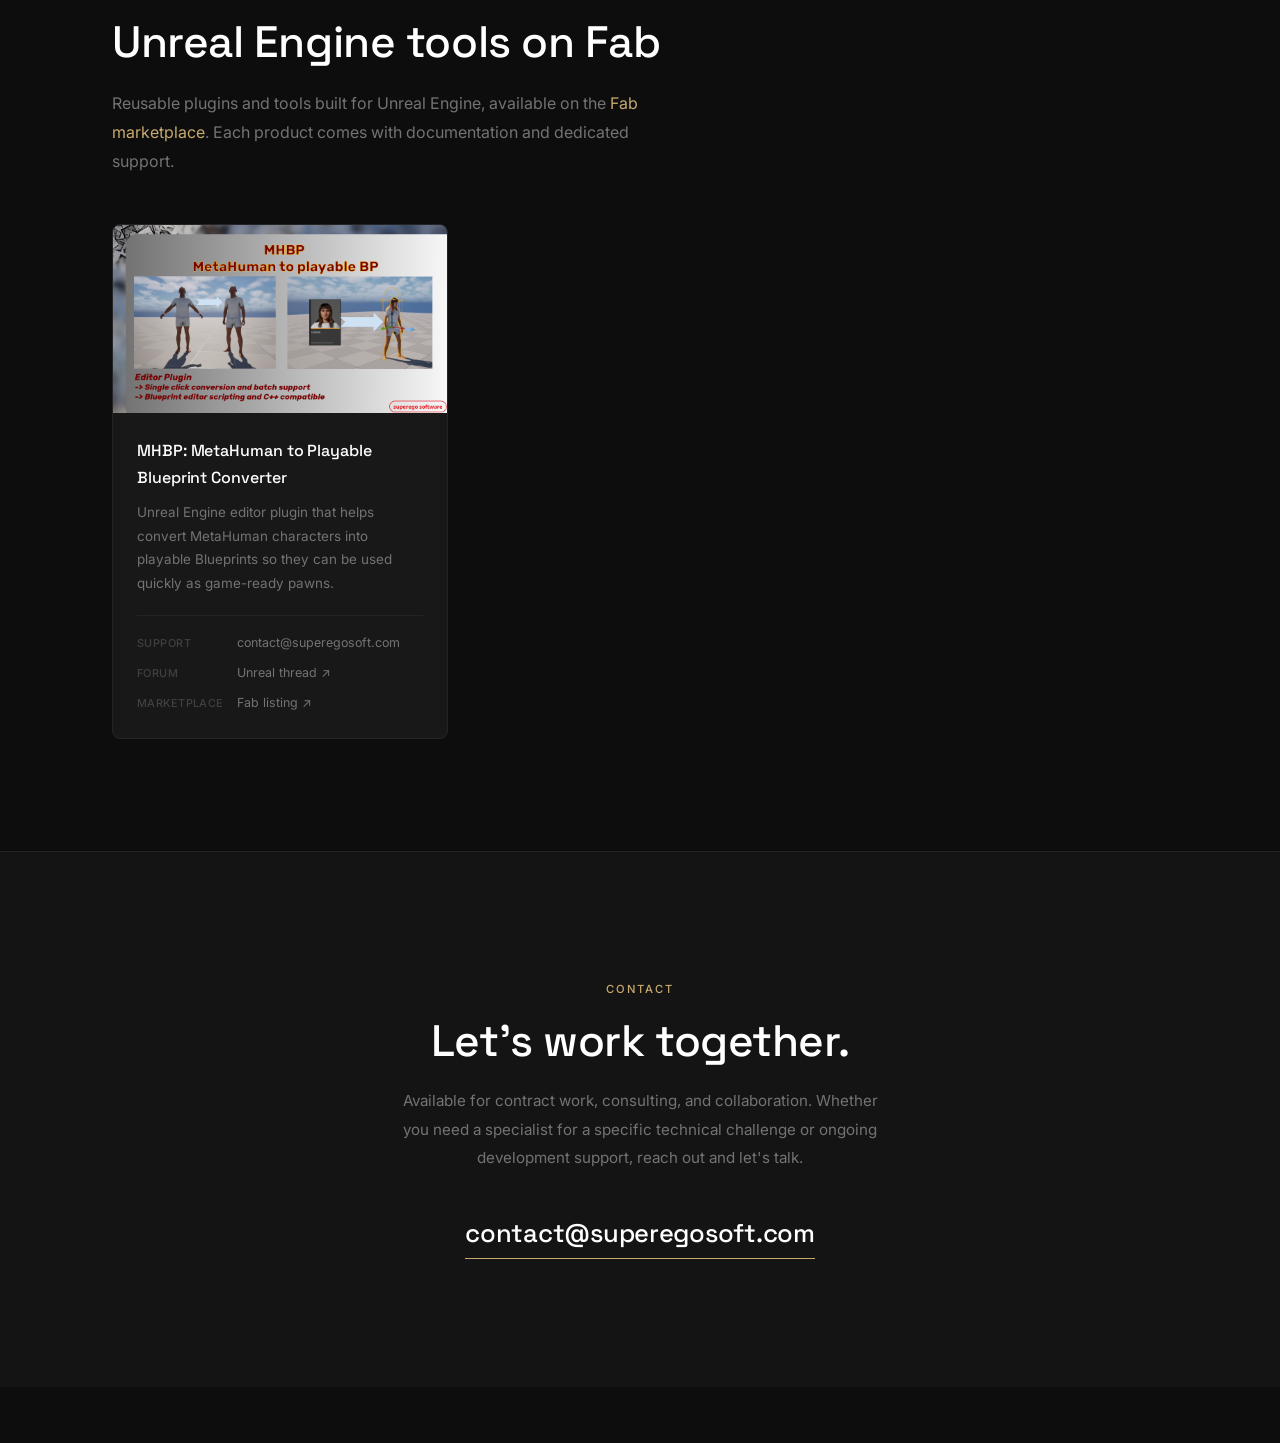
==== commit 1a9383ca: "Add persistent contact footer across site" ====
--- a/index.html
+++ b/index.html
@@ -403,11 +403,10 @@
   <footer id="site-footer">
     <div class="footer-inner">
       <span class="footer-logo">Superego Software LTD</span>
-      <nav class="footer-nav" aria-label="Footer navigation">
-        <a href="#about">About</a>
-        <a href="#portfolio">Portfolio</a>
-        <a href="#tools">Tools</a>
-        <a href="#contact">Contact</a>
+      <nav class="footer-contact" aria-label="Contact and social media">
+        <a href="mailto:contact@superegosoft.com">Email</a>
+        <a href="https://www.youtube.com/channel/UCuJZ5qr2TZJsgjZNwoKCmZA" target="_blank" rel="noopener noreferrer" aria-label="YouTube (opens in a new tab)">YouTube</a>
+        <a href="https://discord.gg/4vFZAHQY7" target="_blank" rel="noopener noreferrer" aria-label="Discord (opens in a new tab)">Discord</a>
       </nav>
       <p class="footer-copy">&copy; <span id="year"></span> Superego Software LTD. All rights reserved.</p>
     </div>
--- a/css/style.css
+++ b/css/style.css
@@ -27,6 +27,7 @@
   --font-display: 'Space Grotesk', 'Inter', sans-serif;
 
   --nav-h:        68px;
+  --footer-h:     56px;
   --radius:       4px;
   --radius-lg:    8px;
 
@@ -43,6 +44,7 @@
   color: var(--text);
   font-family: var(--font-sans);
   line-height: 1.7;
+  padding-bottom: calc(var(--footer-h) + env(safe-area-inset-bottom));
   -webkit-font-smoothing: antialiased;
   -moz-osx-font-smoothing: grayscale;
 }
@@ -755,8 +757,18 @@
    Footer
    ═══════════════════════════════════════════════════════════════════════ */
 #site-footer {
+  position: fixed;
+  right: 0;
+  bottom: 0;
+  left: 0;
+  z-index: 90;
+  min-height: var(--footer-h);
   border-top: 1px solid var(--border);
-  padding: 2rem 0;
+  padding: .55rem 0 calc(.55rem + env(safe-area-inset-bottom));
+  background: rgba(13, 13, 13, .92);
+  box-shadow: 0 -12px 30px rgba(0, 0, 0, .2);
+  backdrop-filter: blur(14px);
+  -webkit-backdrop-filter: blur(14px);
 }
 
 .footer-inner {
@@ -766,7 +778,6 @@
   display: flex;
   align-items: center;
   justify-content: space-between;
-  flex-wrap: wrap;
   gap: 1rem;
 }
 
@@ -778,16 +789,35 @@
   color: var(--text-muted);
 }
 
-.footer-nav {
-  display: flex;
-  gap: 1.5rem;
-}
-.footer-nav a {
+.footer-contact {
+  display: flex;
+  align-items: center;
+  justify-content: center;
+  gap: .35rem;
+}
+.footer-contact a {
+  display: inline-flex;
+  align-items: center;
+  min-height: 32px;
+  padding: .25rem .65rem;
+  border: 1px solid transparent;
+  border-radius: 999px;
   font-size: .78rem;
-  color: var(--text-faint);
+  font-weight: 500;
+  color: var(--text-muted);
   letter-spacing: .03em;
 }
-.footer-nav a:hover { color: var(--text-muted); }
+.footer-contact a:hover {
+  color: var(--white);
+  border-color: var(--border);
+  background: rgba(255, 255, 255, .035);
+}
+.footer-contact a:focus-visible {
+  color: var(--white);
+  border-color: var(--accent);
+  outline: 2px solid var(--accent-dim);
+  outline-offset: 2px;
+}
 
 .footer-copy {
   font-size: .72rem;
@@ -1066,7 +1096,10 @@
   .tools-grid { grid-template-columns: 1fr; }
 
   /* Footer */
-  .footer-inner { flex-direction: column; align-items: flex-start; }
+  .footer-inner { justify-content: center; }
+  .footer-logo,
+  .footer-copy { display: none; }
+  .footer-contact { width: 100%; }
 }
 
 @media (max-width: 480px) {
@@ -1077,6 +1110,8 @@
   .project-detail-hero-inner { padding-inline: 1rem; }
   .project-page .nav-logo { display: none; }
   .project-brand { position: static; width: 96px; transform: none; }
+  .footer-contact { gap: .1rem; }
+  .footer-contact a { padding-inline: .55rem; }
 }
 
 /* ── Scroll-triggered fade-in ───────────────────────────────────────── */
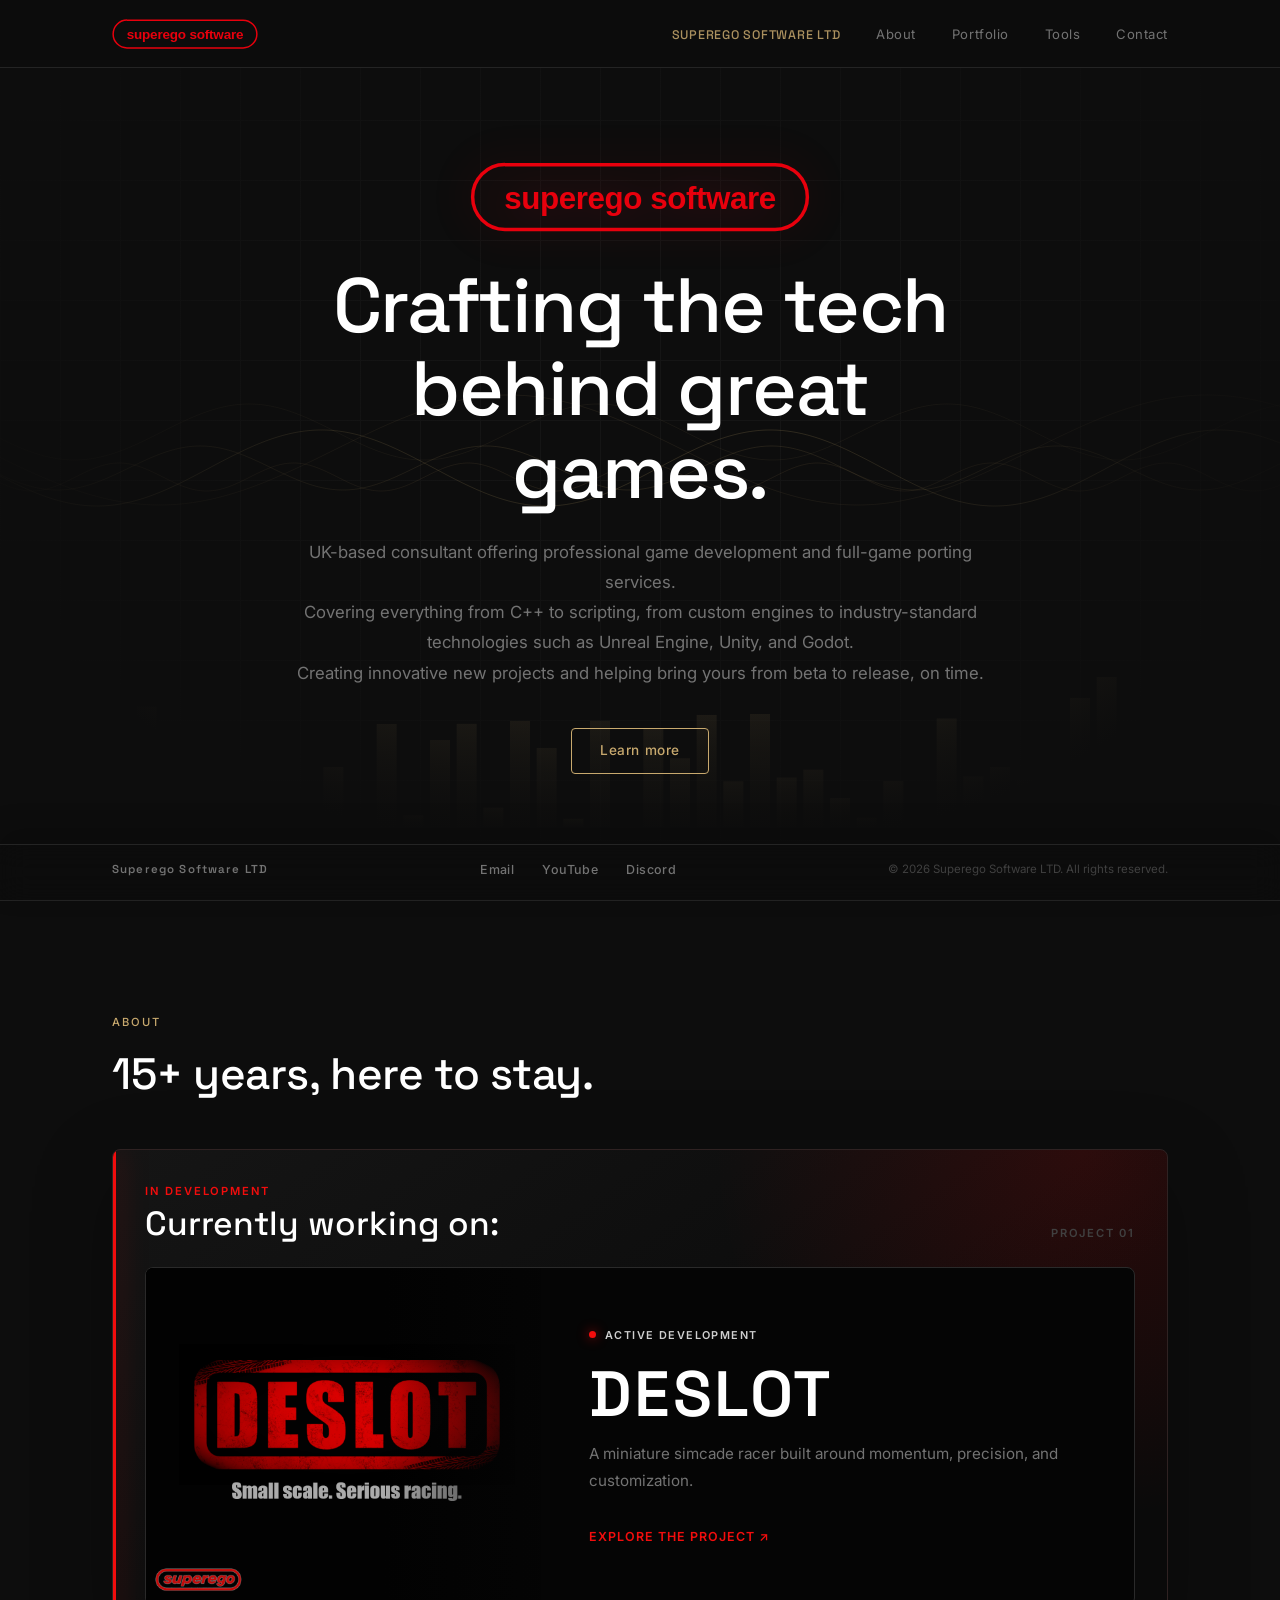
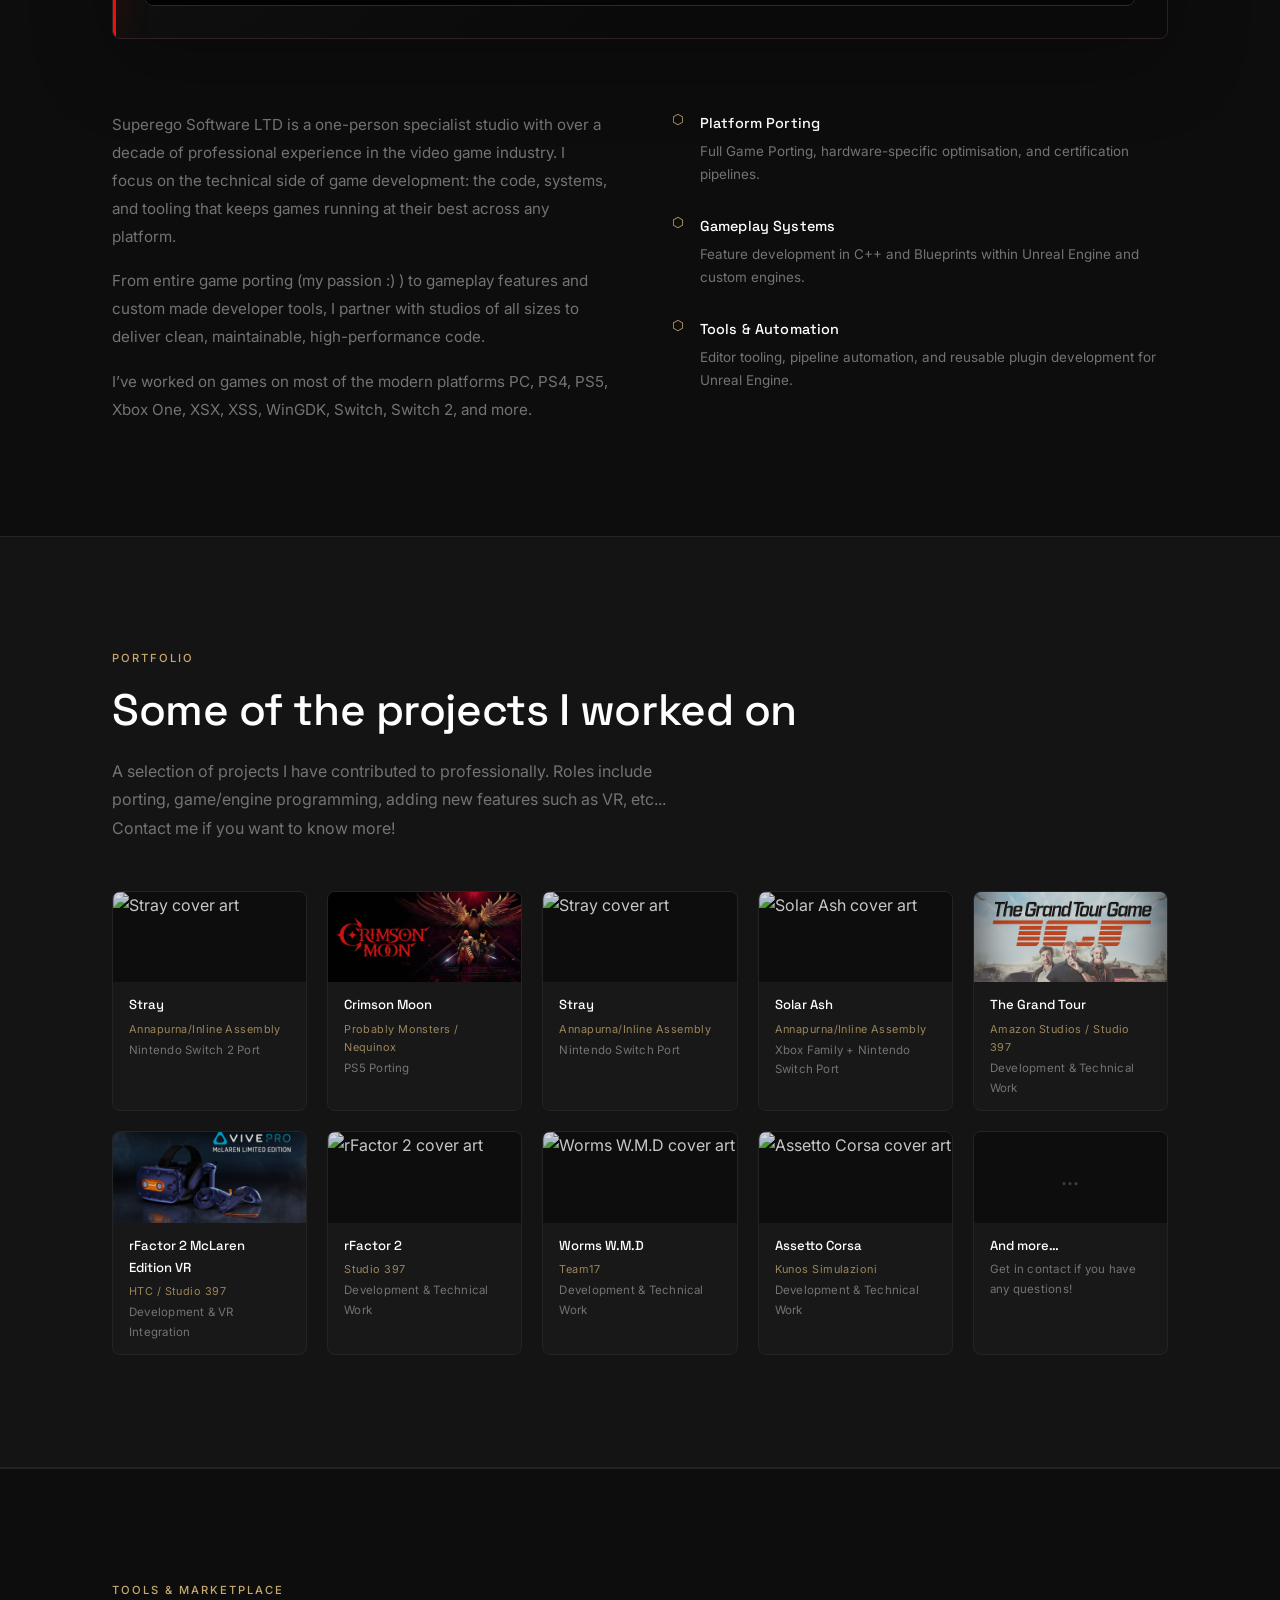
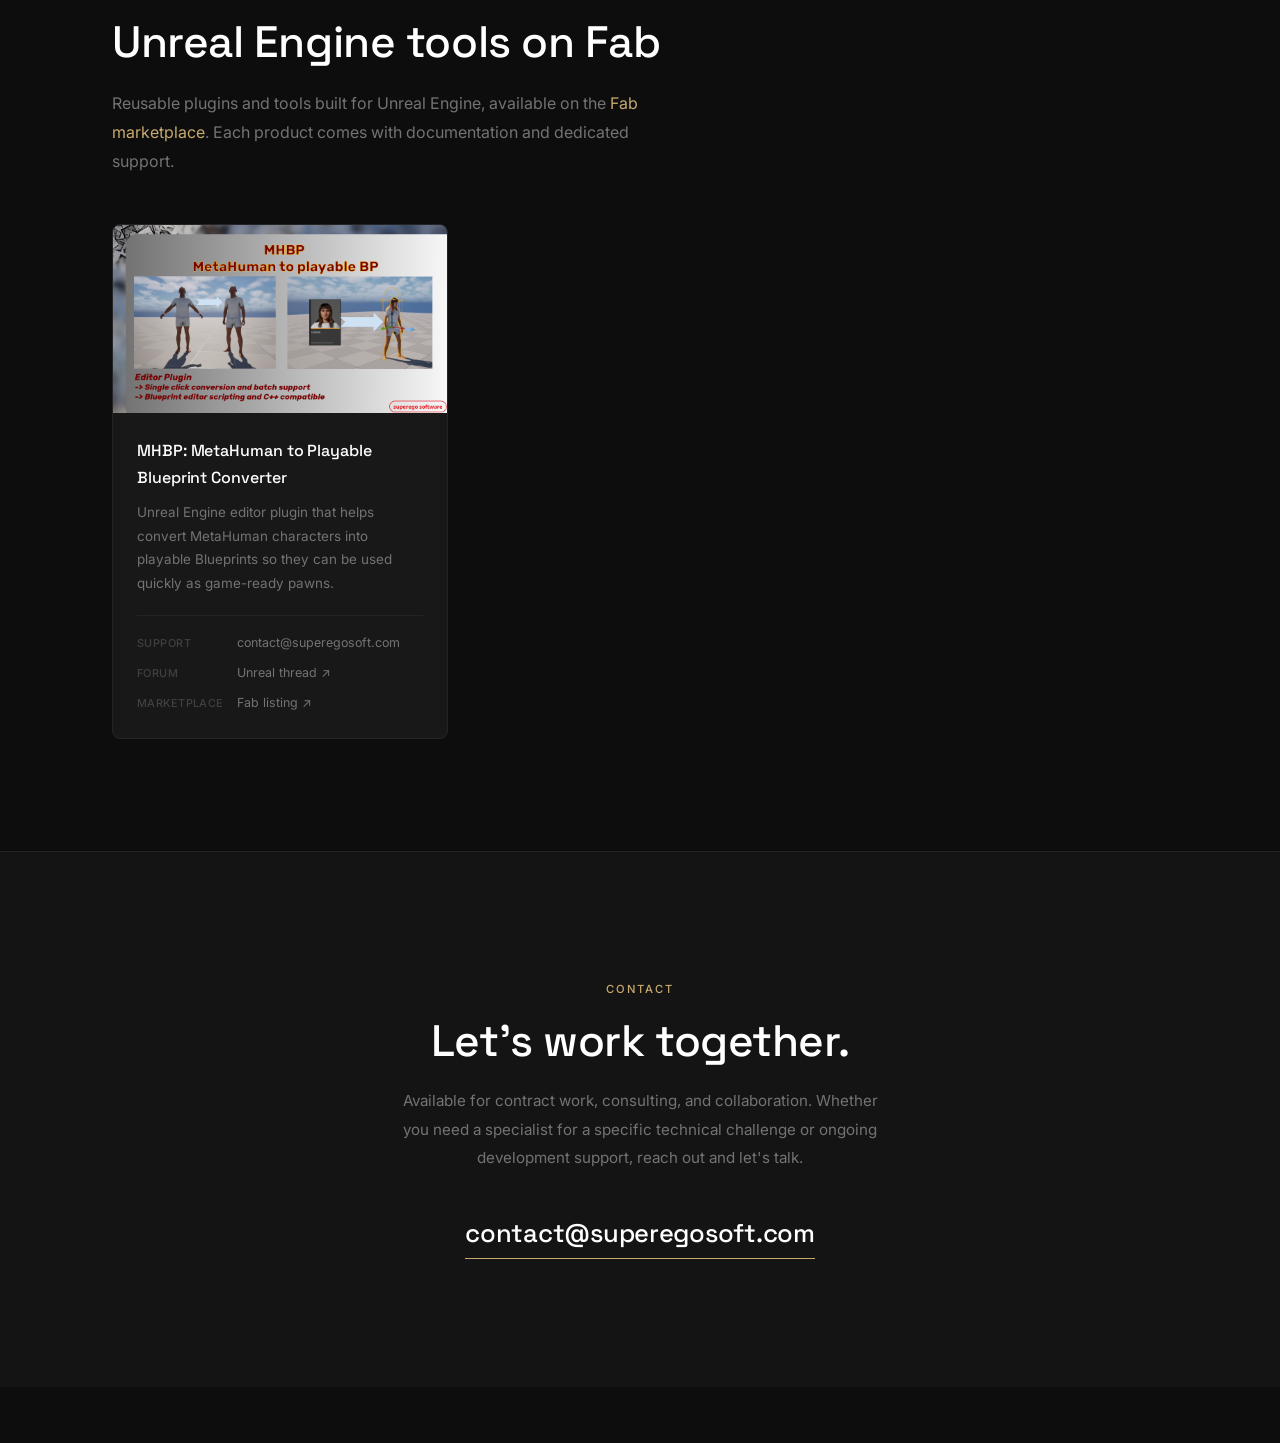
==== commit 2cd6c7ac: "Refresh shared footer styles on published pages" ====
--- a/index.html
+++ b/index.html
@@ -34,7 +34,7 @@
   <link rel="preconnect" href="https://fonts.googleapis.com" />
   <link rel="preconnect" href="https://fonts.gstatic.com" crossorigin />
   <link href="https://fonts.googleapis.com/css2?family=Inter:wght@300;400;500;600&family=Space+Grotesk:wght@400;500;600&display=swap" rel="stylesheet" />
-  <link rel="stylesheet" href="css/style.css" />
+  <link rel="stylesheet" href="css/style.css?v=20260910-footer" />
 </head>
 <body>
 
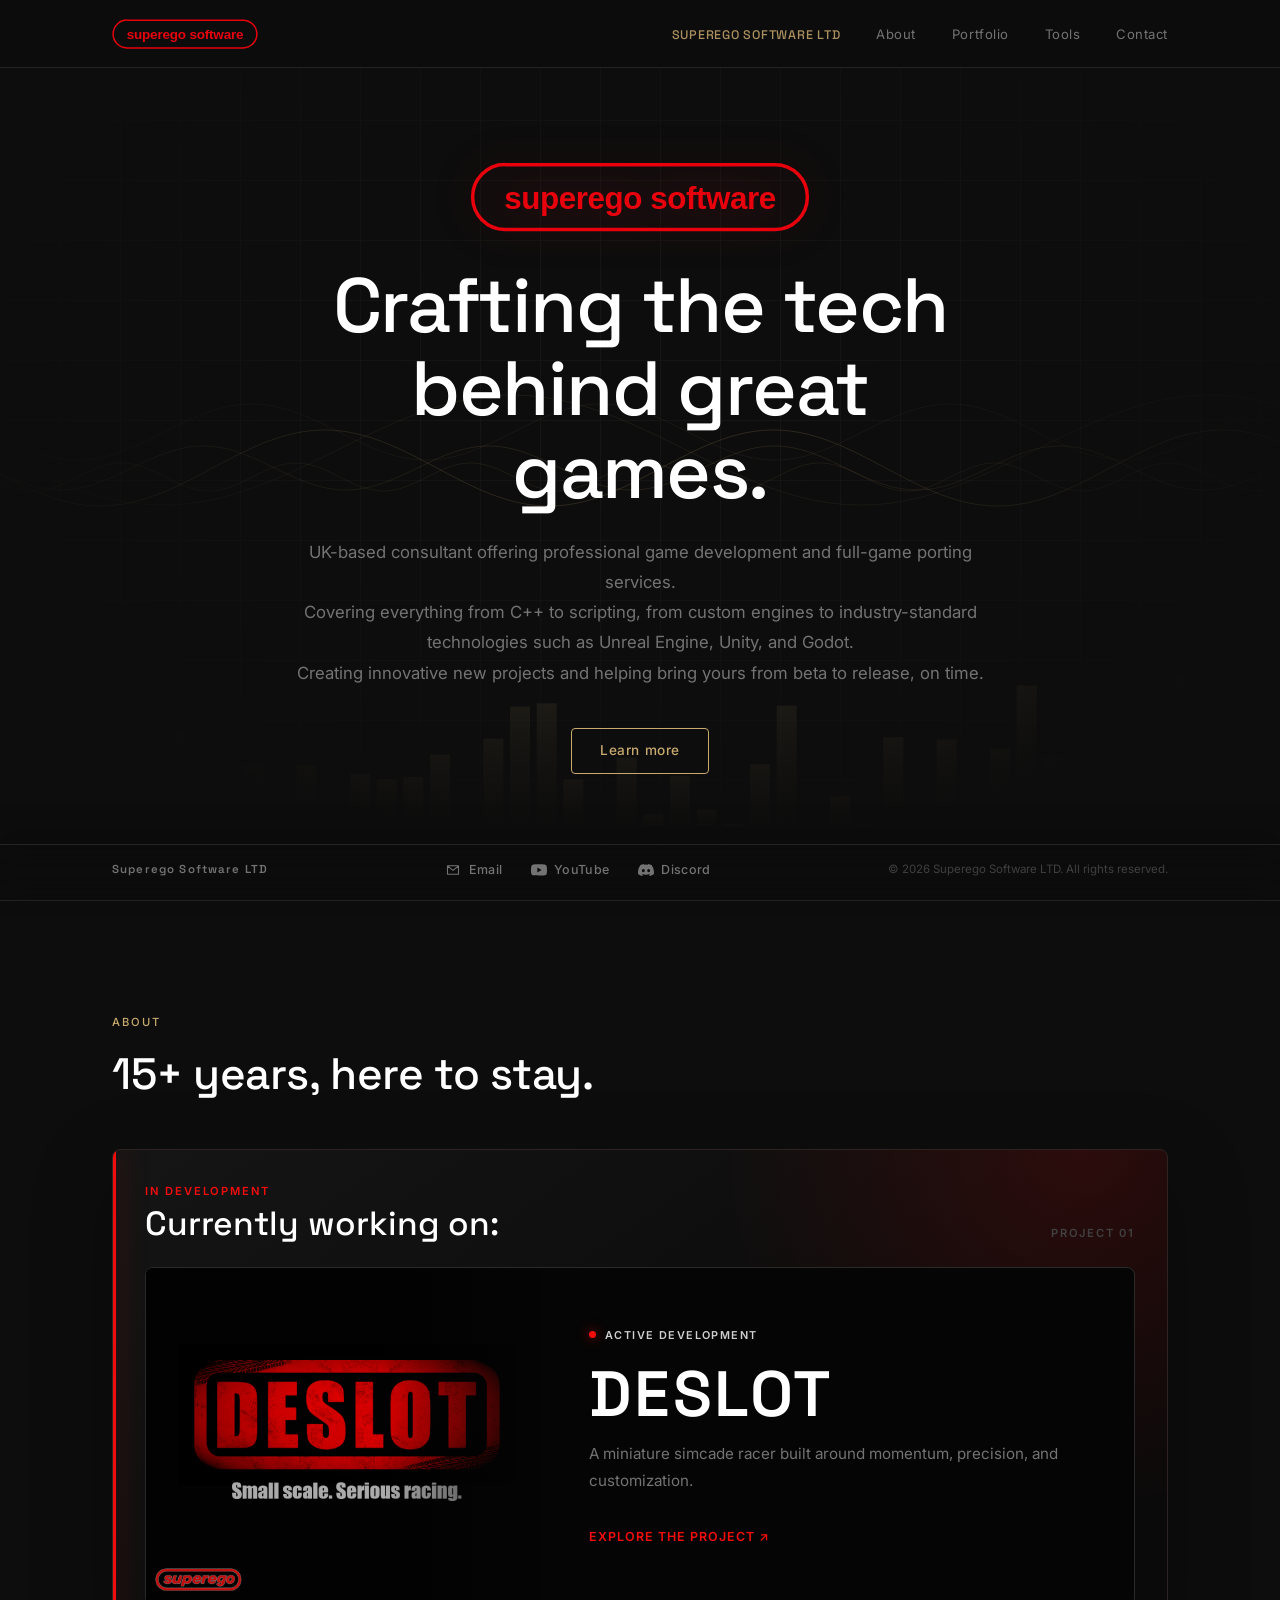
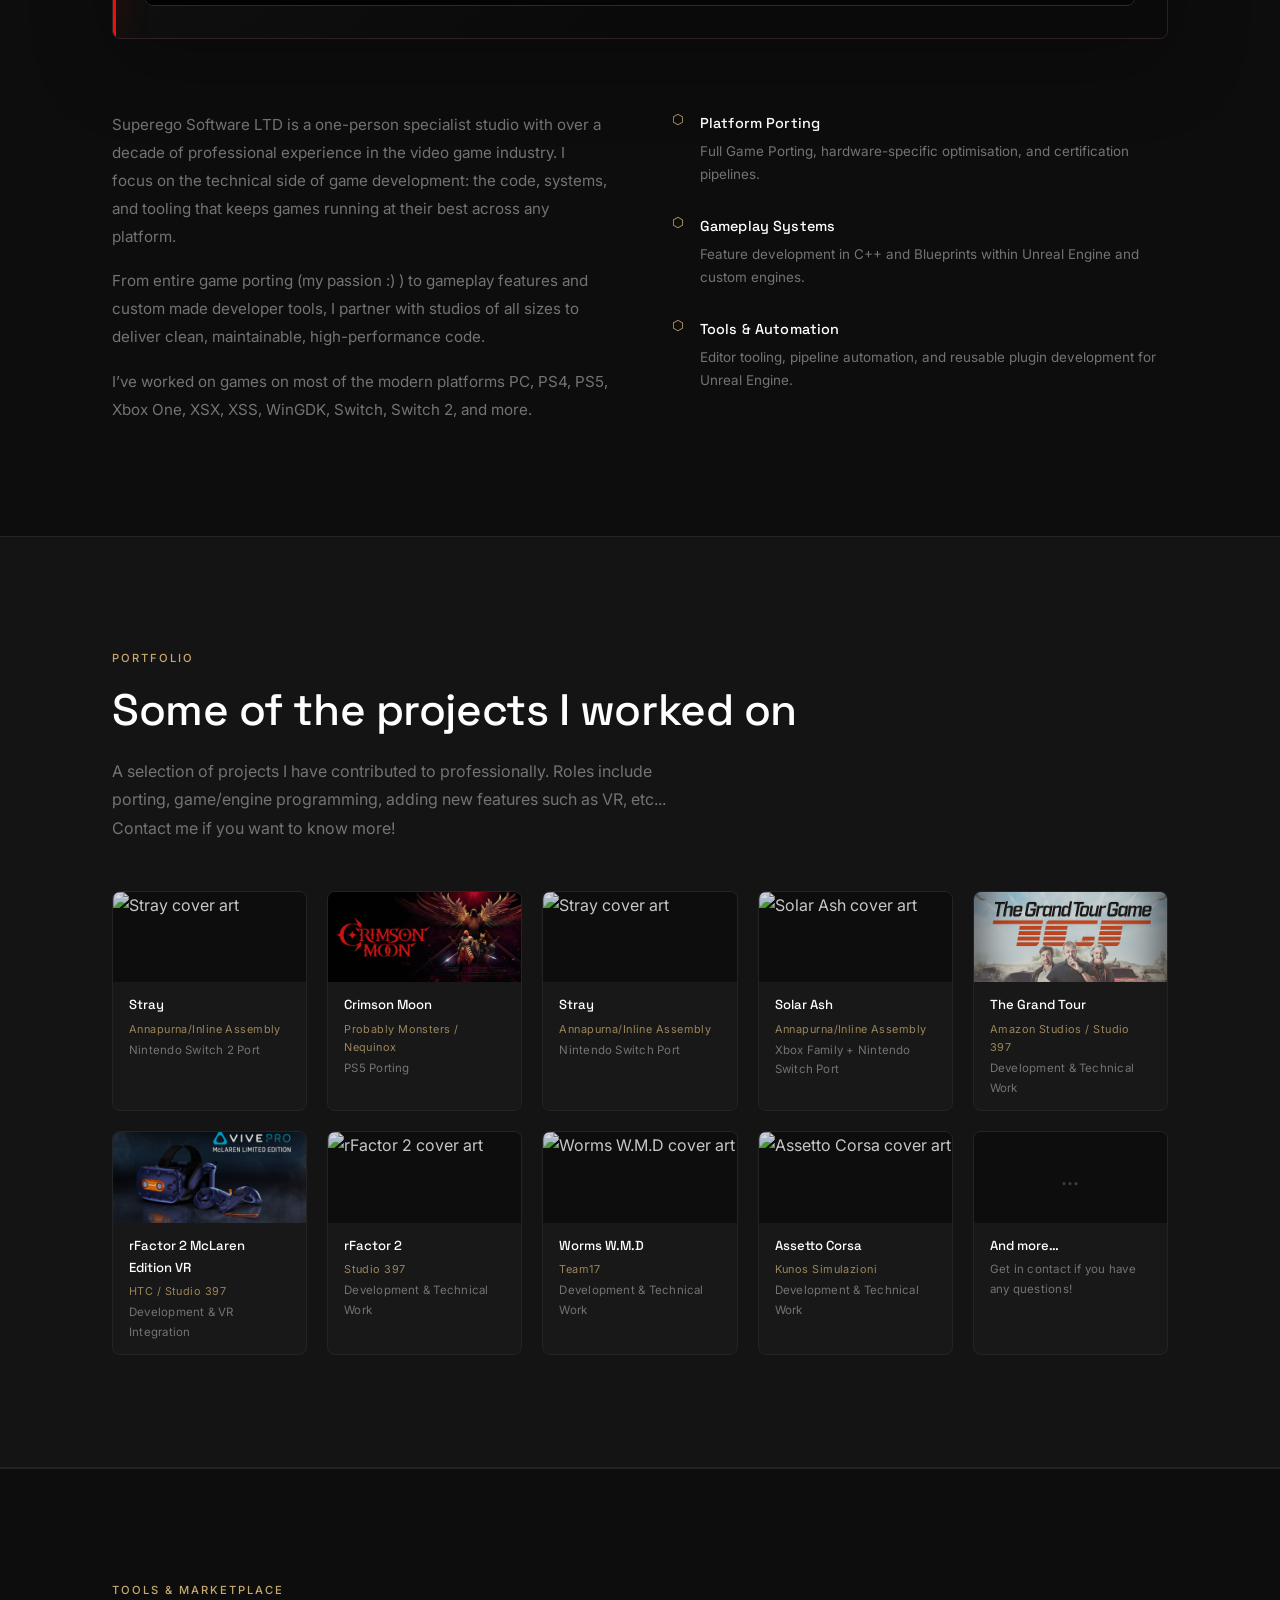
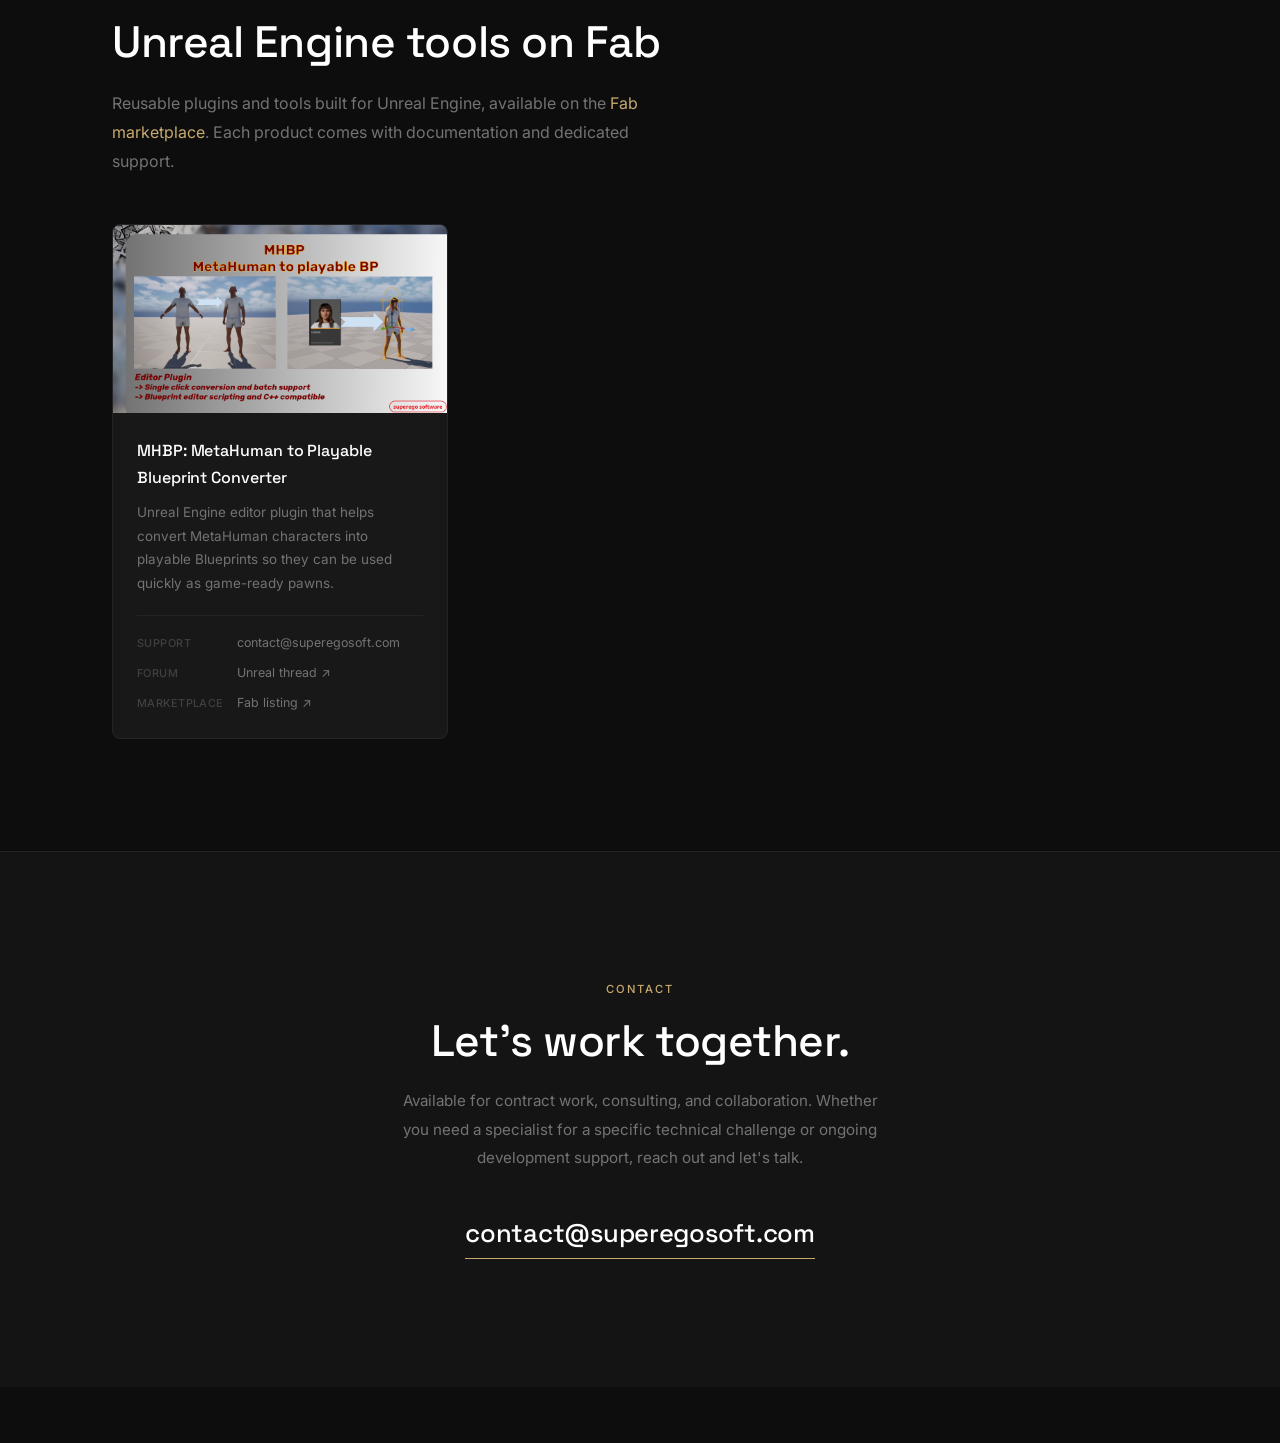
==== commit d3c841b2: "Add footer icons and second DESLOT update" ====
--- a/index.html
+++ b/index.html
@@ -34,7 +34,7 @@
   <link rel="preconnect" href="https://fonts.googleapis.com" />
   <link rel="preconnect" href="https://fonts.gstatic.com" crossorigin />
   <link href="https://fonts.googleapis.com/css2?family=Inter:wght@300;400;500;600&family=Space+Grotesk:wght@400;500;600&display=swap" rel="stylesheet" />
-  <link rel="stylesheet" href="css/style.css?v=20260910-footer" />
+  <link rel="stylesheet" href="css/style.css?v=20260917-footer-icons" />
 </head>
 <body>
 
@@ -404,9 +404,24 @@
     <div class="footer-inner">
       <span class="footer-logo">Superego Software LTD</span>
       <nav class="footer-contact" aria-label="Contact and social media">
-        <a href="mailto:contact@superegosoft.com">Email</a>
-        <a href="https://www.youtube.com/channel/UCuJZ5qr2TZJsgjZNwoKCmZA" target="_blank" rel="noopener noreferrer" aria-label="YouTube (opens in a new tab)">YouTube</a>
-        <a href="https://discord.gg/4vFZAHQY7" target="_blank" rel="noopener noreferrer" aria-label="Discord (opens in a new tab)">Discord</a>
+        <a href="mailto:contact@superegosoft.com">
+          <svg class="footer-contact-icon" viewBox="0 0 24 24" aria-hidden="true" focusable="false">
+            <path d="M3.75 5.75h16.5v12.5H3.75zM4.5 6.5l7.5 6 7.5-6" />
+          </svg>
+          <span>Email</span>
+        </a>
+        <a href="https://www.youtube.com/channel/UCuJZ5qr2TZJsgjZNwoKCmZA" target="_blank" rel="noopener noreferrer" aria-label="YouTube (opens in a new tab)">
+          <svg class="footer-contact-icon footer-contact-icon--fill" viewBox="0 0 24 24" aria-hidden="true" focusable="false">
+            <path d="M23.5 6.19a3 3 0 0 0-2.12-2.14C19.5 3.55 12 3.55 12 3.55s-7.5 0-9.38.5A3 3 0 0 0 .5 6.19C0 8.07 0 12 0 12s0 3.93.5 5.81a3 3 0 0 0 2.12 2.14c1.88.5 9.38.5 9.38.5s7.5 0 9.38-.5A3 3 0 0 0 23.5 17.81C24 15.93 24 12 24 12s0-3.93-.5-5.81ZM9.55 15.75v-7.5L15.82 12l-6.27 3.75Z" />
+          </svg>
+          <span>YouTube</span>
+        </a>
+        <a href="https://discord.gg/4vFZAHQY7" target="_blank" rel="noopener noreferrer" aria-label="Discord (opens in a new tab)">
+          <svg class="footer-contact-icon footer-contact-icon--fill" viewBox="0 0 24 24" aria-hidden="true" focusable="false">
+            <path d="M20.32 4.37a19.8 19.8 0 0 0-4.89-1.52.08.08 0 0 0-.08.04c-.21.38-.44.86-.61 1.25a18.3 18.3 0 0 0-5.48 0c-.17-.39-.41-.87-.62-1.25a.08.08 0 0 0-.08-.04 19.7 19.7 0 0 0-4.88 1.52.07.07 0 0 0-.04.03C.53 9.05-.32 13.58.1 18.06a.08.08 0 0 0 .03.05 24.2 24.2 0 0 0 6 3.03.08.08 0 0 0 .08-.03c.46-.63.87-1.3 1.22-1.99a.08.08 0 0 0-.04-.11 15.8 15.8 0 0 1-1.87-.89.08.08 0 0 1-.01-.13l.37-.29a.08.08 0 0 1 .08-.01c3.93 1.79 8.18 1.79 12.06 0a.08.08 0 0 1 .08.01l.37.29a.08.08 0 0 1 0 .13c-.6.34-1.22.64-1.87.89a.08.08 0 0 0-.04.11c.36.7.77 1.36 1.23 1.99a.08.08 0 0 0 .08.03 24.1 24.1 0 0 0 6-3.03.08.08 0 0 0 .03-.05c.5-5.18-.84-9.67-3.55-13.66a.06.06 0 0 0-.03-.03ZM8.02 15.33c-1.18 0-2.16-1.09-2.16-2.42s.96-2.42 2.16-2.42c1.21 0 2.18 1.1 2.16 2.42 0 1.33-.96 2.42-2.16 2.42Zm7.97 0c-1.18 0-2.15-1.09-2.15-2.42s.95-2.42 2.15-2.42c1.21 0 2.18 1.1 2.16 2.42 0 1.33-.95 2.42-2.16 2.42Z" />
+          </svg>
+          <span>Discord</span>
+        </a>
       </nav>
       <p class="footer-copy">&copy; <span id="year"></span> Superego Software LTD. All rights reserved.</p>
     </div>
--- a/css/style.css
+++ b/css/style.css
@@ -798,6 +798,7 @@
 .footer-contact a {
   display: inline-flex;
   align-items: center;
+  gap: .45rem;
   min-height: 32px;
   padding: .25rem .65rem;
   border: 1px solid transparent;
@@ -806,6 +807,20 @@
   font-weight: 500;
   color: var(--text-muted);
   letter-spacing: .03em;
+}
+.footer-contact-icon {
+  width: 1rem;
+  height: 1rem;
+  flex: 0 0 auto;
+  fill: none;
+  stroke: currentColor;
+  stroke-width: 1.6;
+  stroke-linecap: round;
+  stroke-linejoin: round;
+}
+.footer-contact-icon--fill {
+  fill: currentColor;
+  stroke: none;
 }
 .footer-contact a:hover {
   color: var(--white);
@@ -1015,6 +1030,104 @@
   color: #dedede;
   font-family: var(--font-display);
   font-size: .92rem;
+}
+
+.project-updates {
+  padding: clamp(4.5rem, 8vw, 7rem) 0;
+  border-top: 1px solid #201515;
+  background:
+    radial-gradient(circle at 15% 0%, rgba(242, 13, 13, .1), transparent 34%),
+    #070707;
+}
+
+.project-updates .section-label { color: var(--project-accent); }
+
+.project-updates h2 {
+  margin-bottom: clamp(2rem, 5vw, 3.5rem);
+  font-family: var(--font-display);
+  font-size: clamp(2.35rem, 5vw, 4.25rem);
+  font-weight: 500;
+  line-height: 1.08;
+  letter-spacing: -.035em;
+  color: var(--white);
+}
+
+.dev-updates-list {
+  display: grid;
+  gap: 1.5rem;
+}
+
+.dev-update-card {
+  display: grid;
+  grid-template-columns: minmax(0, 1.6fr) minmax(260px, .7fr);
+  overflow: hidden;
+  background: linear-gradient(135deg, #111, #080808 70%);
+  border: 1px solid #2a2020;
+  border-radius: var(--radius-lg);
+  box-shadow: 0 28px 70px rgba(0, 0, 0, .38);
+}
+
+.dev-update-video {
+  aspect-ratio: 16 / 9;
+  background: #000;
+}
+
+.dev-update-video iframe {
+  display: block;
+  width: 100%;
+  height: 100%;
+  border: 0;
+}
+
+.dev-update-copy {
+  display: flex;
+  flex-direction: column;
+  align-items: flex-start;
+  justify-content: center;
+  padding: clamp(1.5rem, 4vw, 3rem);
+  text-align: left;
+}
+
+.dev-update-number {
+  margin-bottom: 1rem;
+  color: var(--project-accent);
+  font-size: .72rem;
+  font-weight: 600;
+  letter-spacing: .16em;
+  text-transform: uppercase;
+}
+
+.dev-update-copy h3 {
+  font-family: var(--font-display);
+  font-size: clamp(1.5rem, 3vw, 2.25rem);
+  font-weight: 500;
+  line-height: 1.2;
+  letter-spacing: -.025em;
+  color: var(--white);
+}
+
+.dev-update-link {
+  display: inline-flex;
+  align-items: center;
+  gap: .45rem;
+  margin-top: 1.5rem;
+  padding-bottom: .3rem;
+  color: #d9d9d9;
+  font-size: .8rem;
+  font-weight: 600;
+  letter-spacing: .08em;
+  text-transform: uppercase;
+  border-bottom: 1px solid #5b3030;
+}
+
+.dev-update-link:hover {
+  color: var(--white);
+  border-color: var(--project-accent);
+}
+
+.dev-update-link:focus-visible {
+  outline: 2px solid var(--project-accent);
+  outline-offset: 5px;
 }
 
 .project-news {
@@ -1085,6 +1198,7 @@
   }
 
   .project-overview-grid { grid-template-columns: 1fr; }
+  .dev-update-card { grid-template-columns: 1fr; }
 
   /* Portfolio */
   .games-grid {
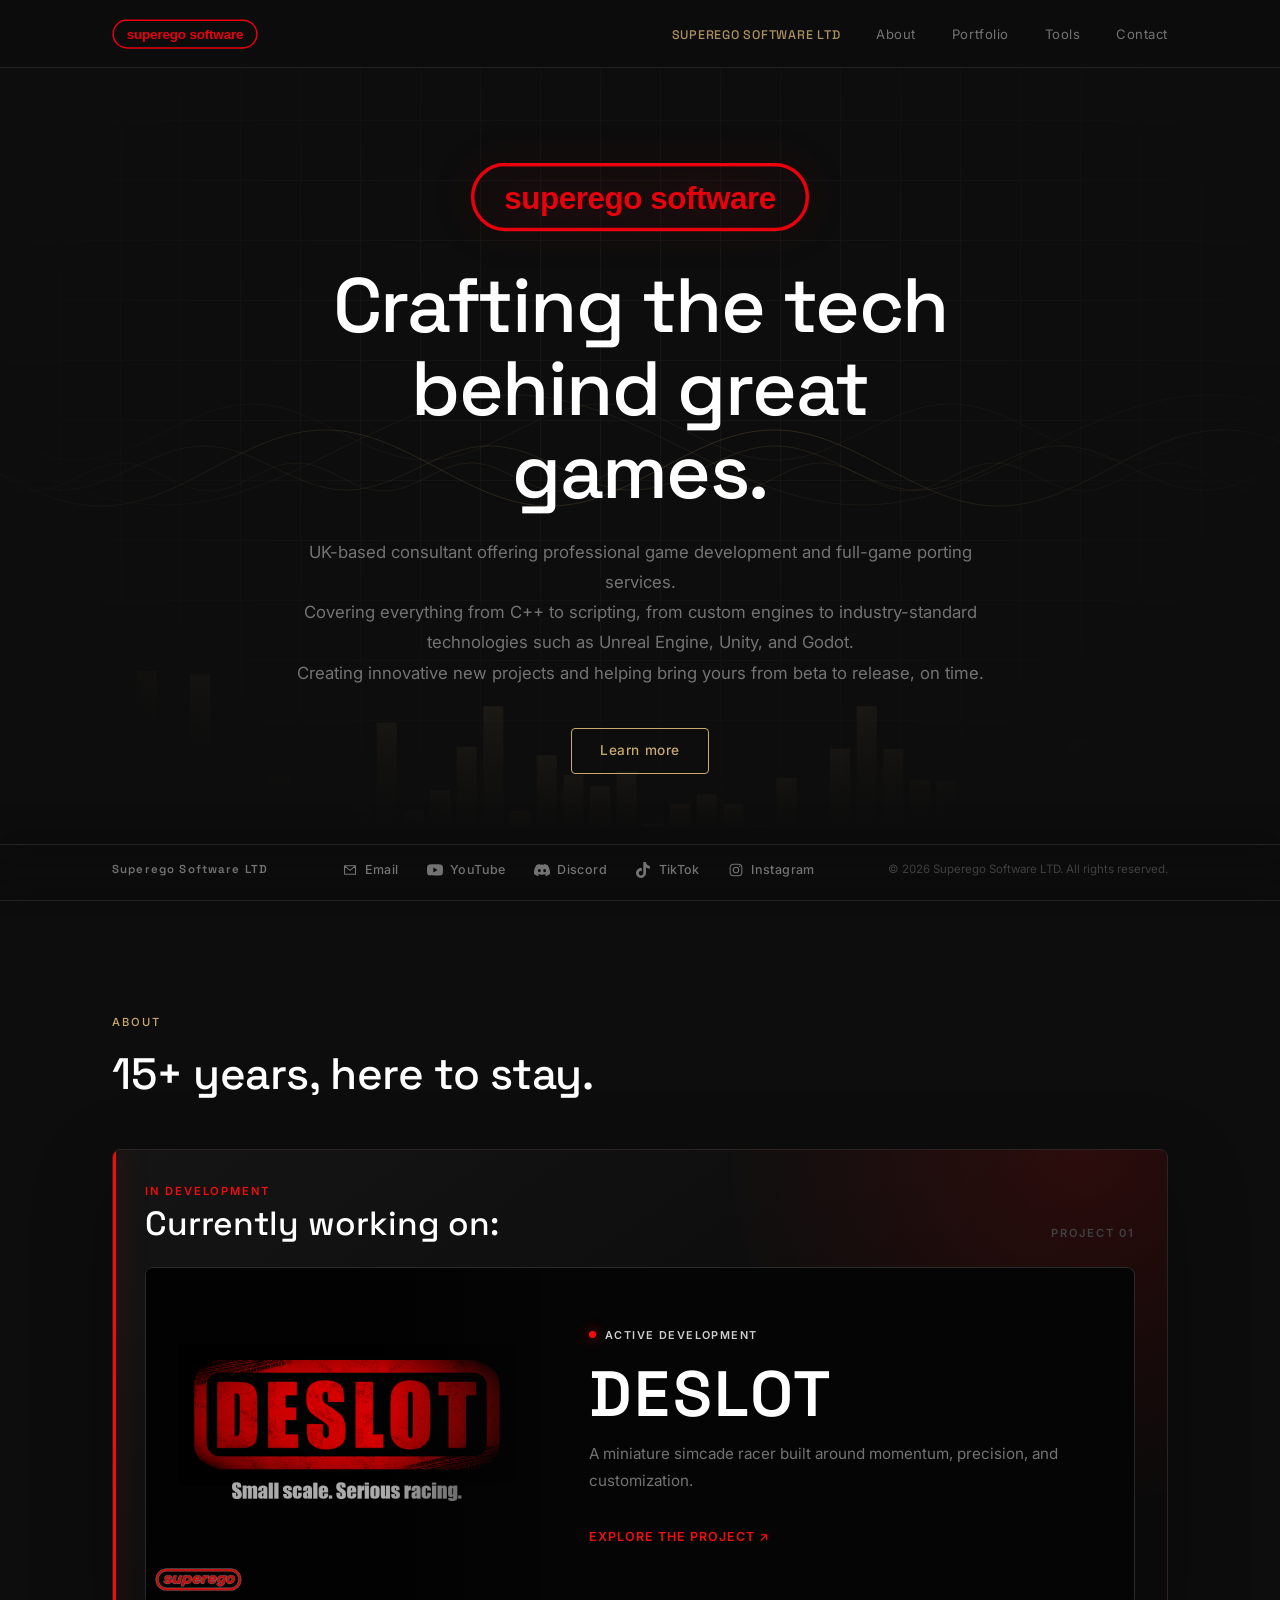
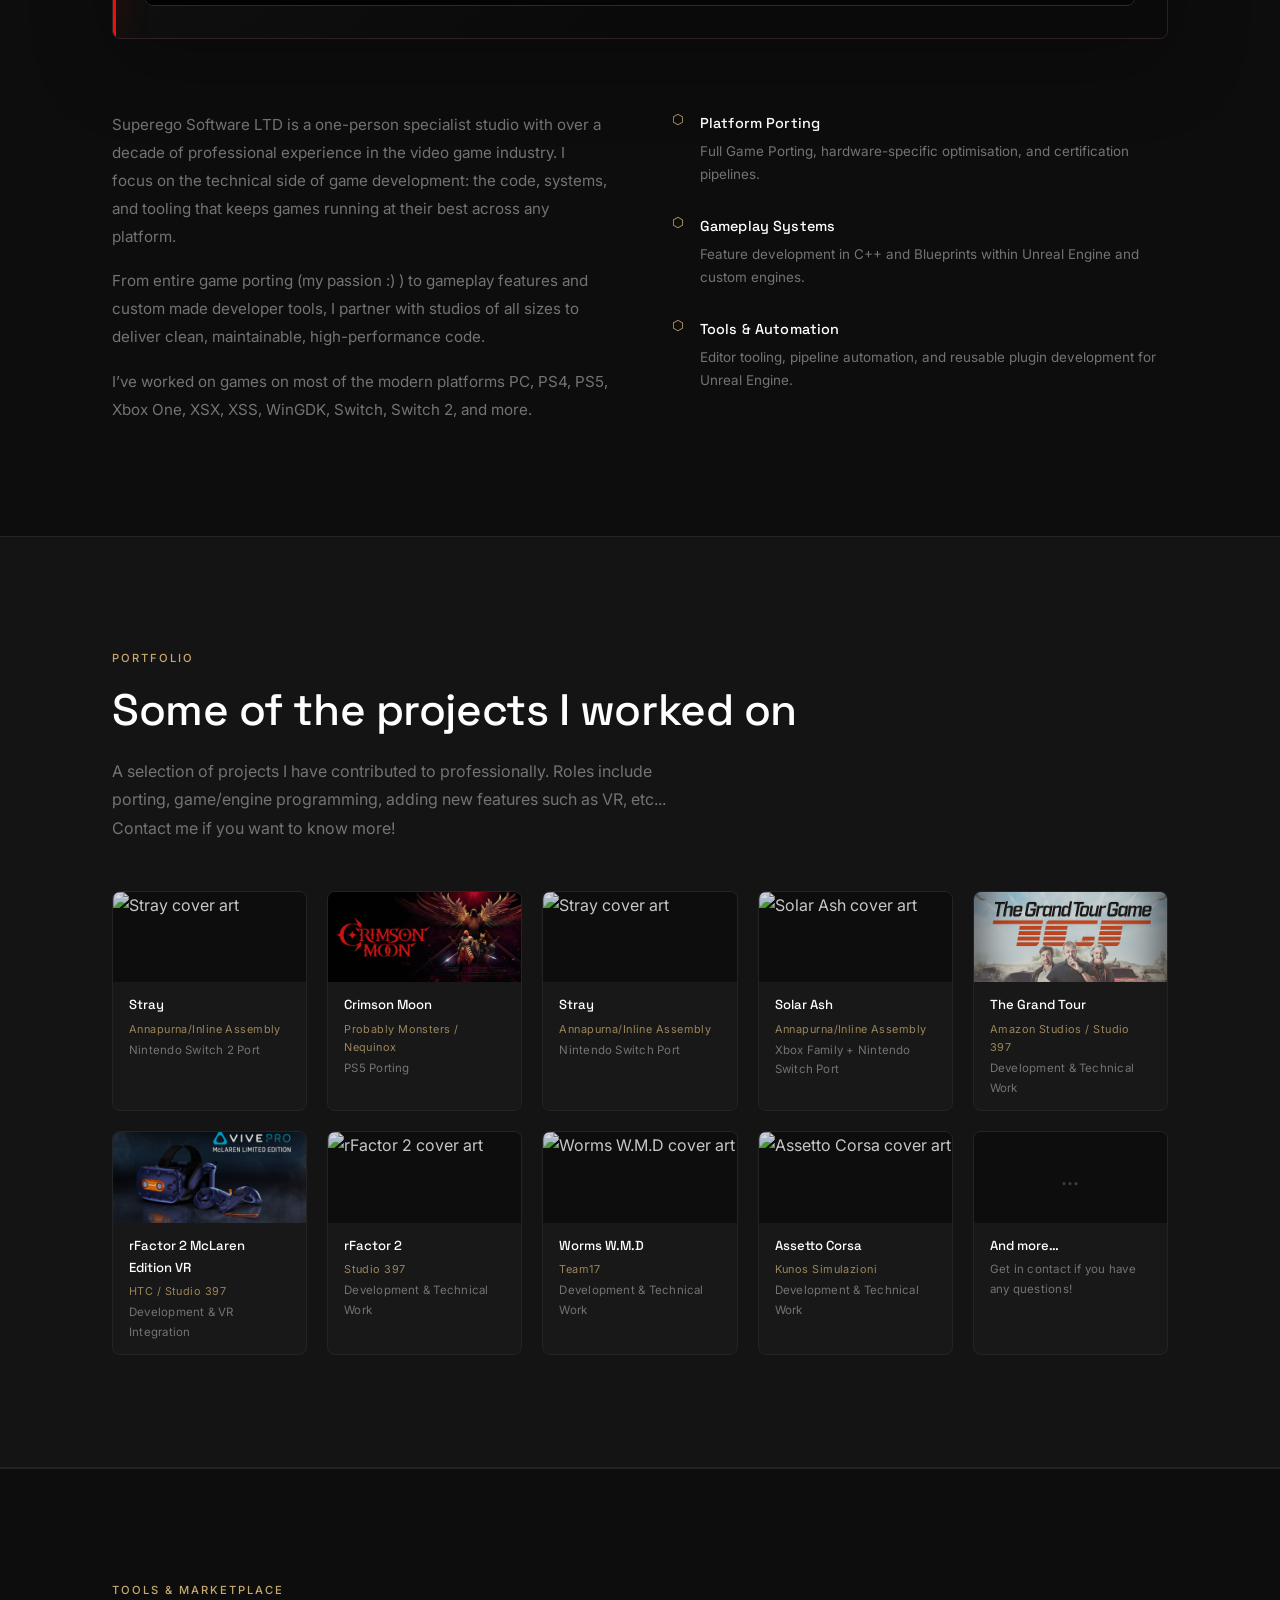
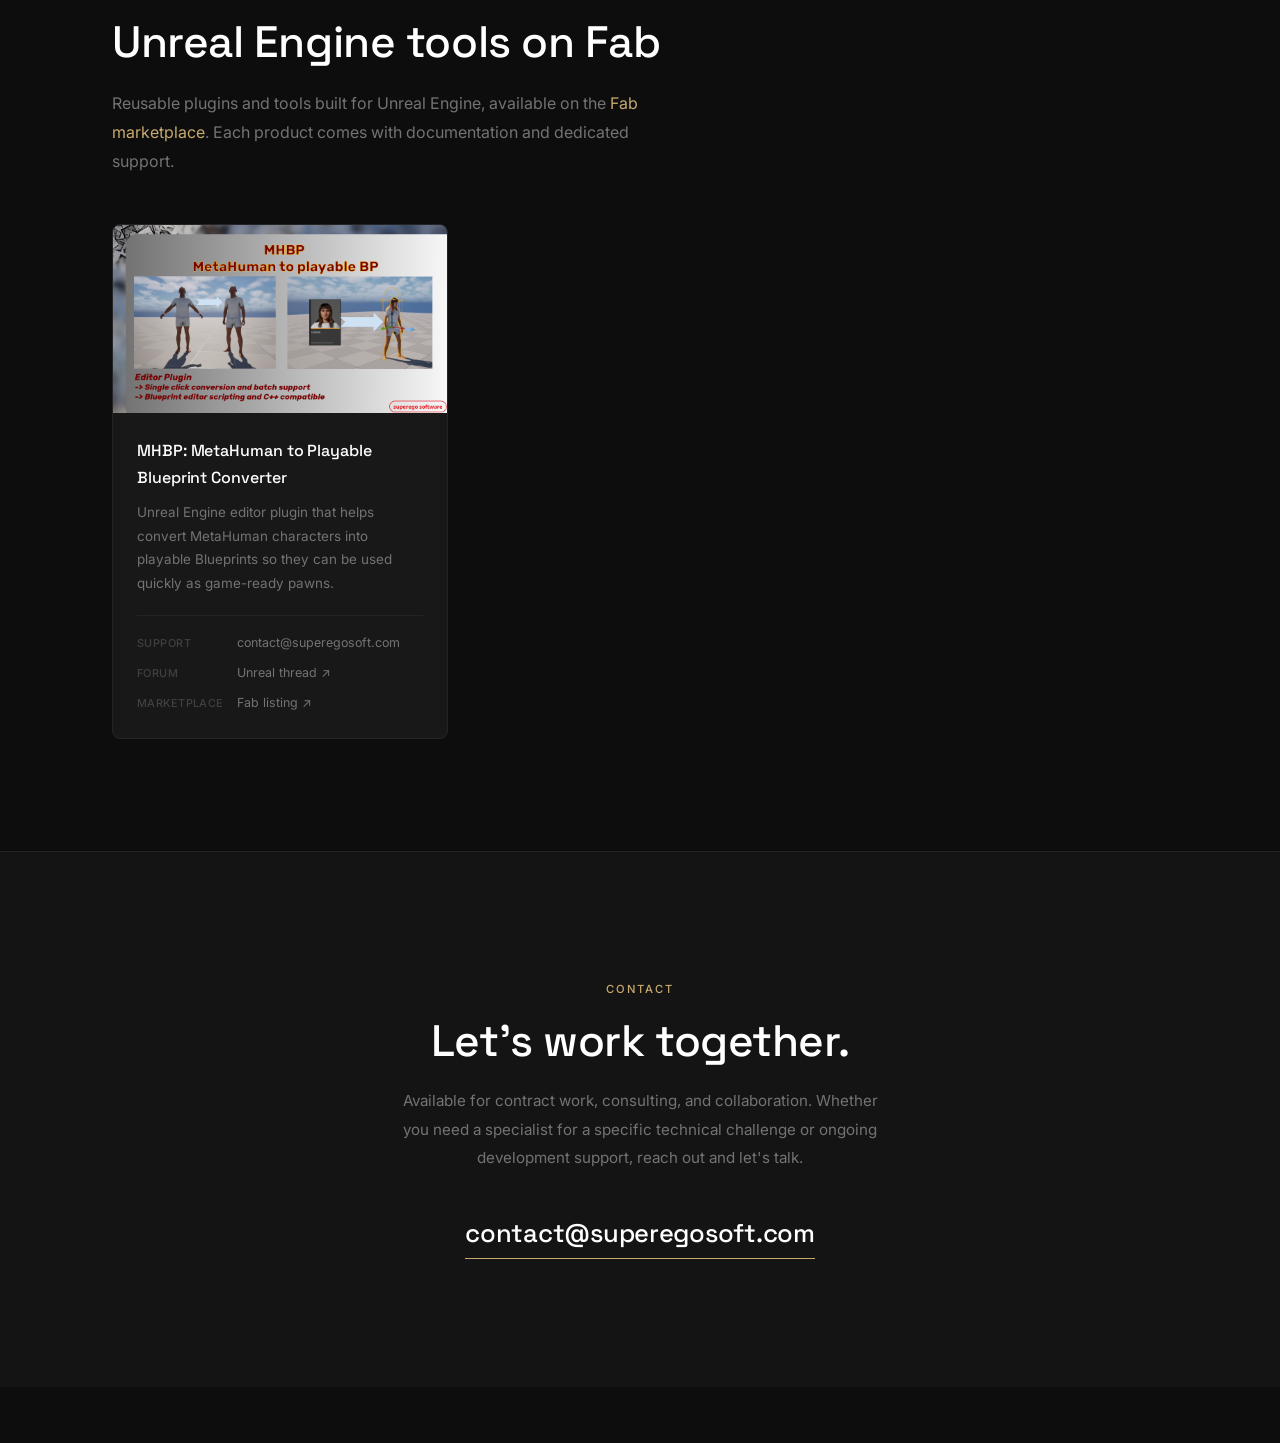
==== commit d634ffdf: "Add TikTok and Instagram footer links" ====
--- a/index.html
+++ b/index.html
@@ -34,7 +34,7 @@
   <link rel="preconnect" href="https://fonts.googleapis.com" />
   <link rel="preconnect" href="https://fonts.gstatic.com" crossorigin />
   <link href="https://fonts.googleapis.com/css2?family=Inter:wght@300;400;500;600&family=Space+Grotesk:wght@400;500;600&display=swap" rel="stylesheet" />
-  <link rel="stylesheet" href="css/style.css?v=20260917-footer-icons" />
+  <link rel="stylesheet" href="css/style.css?v=20260917-social-icons" />
 </head>
 <body>
 
@@ -404,7 +404,7 @@
     <div class="footer-inner">
       <span class="footer-logo">Superego Software LTD</span>
       <nav class="footer-contact" aria-label="Contact and social media">
-        <a href="mailto:contact@superegosoft.com">
+        <a href="mailto:contact@superegosoft.com" aria-label="Email contact@superegosoft.com">
           <svg class="footer-contact-icon" viewBox="0 0 24 24" aria-hidden="true" focusable="false">
             <path d="M3.75 5.75h16.5v12.5H3.75zM4.5 6.5l7.5 6 7.5-6" />
           </svg>
@@ -422,6 +422,20 @@
           </svg>
           <span>Discord</span>
         </a>
+        <a href="https://www.tiktok.com/@superegodev" target="_blank" rel="noopener noreferrer" aria-label="TikTok (opens in a new tab)">
+          <svg class="footer-contact-icon footer-contact-icon--fill" viewBox="0 0 24 24" aria-hidden="true" focusable="false">
+            <path d="M12.53.02c1.31-.02 2.61-.01 3.91-.02.08 1.53.63 3.09 1.75 4.17 1.11 1.11 2.61 1.62 4.13 1.79v4.03c-1.42-.05-2.85-.35-4.14-.97-.56-.26-1.08-.59-1.59-.93-.01 2.92.01 5.84-.02 8.75-.08 1.4-.54 2.79-1.35 3.94-1.31 1.92-3.58 3.17-5.91 3.21-1.43.08-2.87-.31-4.1-1.03-2.04-1.19-3.48-3.37-3.69-5.72-.02-.5-.03-1-.01-1.49.18-1.9 1.12-3.72 2.58-4.96 1.66-1.44 3.98-2.13 6.15-1.72.02 1.48-.04 2.96-.04 4.44-.99-.32-2.15-.23-3.02.37-.63.41-1.11 1.04-1.36 1.75-.21.51-.15 1.07-.14 1.61.24 1.64 1.82 3.02 3.5 2.87 1.12-.01 2.19-.66 2.77-1.61.19-.33.4-.67.41-1.06.1-1.79.06-3.57.07-5.36.01-4.03-.01-8.05.03-12.07Z" />
+          </svg>
+          <span>TikTok</span>
+        </a>
+        <a href="https://www.instagram.com/superegodev/" target="_blank" rel="noopener noreferrer" aria-label="Instagram (opens in a new tab)">
+          <svg class="footer-contact-icon" viewBox="0 0 24 24" aria-hidden="true" focusable="false">
+            <rect x="3.25" y="3.25" width="17.5" height="17.5" rx="5.25" />
+            <circle cx="12" cy="12" r="4.1" />
+            <circle cx="17.4" cy="6.6" r="1" fill="currentColor" stroke="none" />
+          </svg>
+          <span>Instagram</span>
+        </a>
       </nav>
       <p class="footer-copy">&copy; <span id="year"></span> Superego Software LTD. All rights reserved.</p>
     </div>
--- a/css/style.css
+++ b/css/style.css
@@ -1224,8 +1224,9 @@
   .project-detail-hero-inner { padding-inline: 1rem; }
   .project-page .nav-logo { display: none; }
   .project-brand { position: static; width: 96px; transform: none; }
-  .footer-contact { gap: .1rem; }
-  .footer-contact a { padding-inline: .55rem; }
+  .footer-contact { gap: .25rem; }
+  .footer-contact a { padding-inline: .7rem; }
+  .footer-contact a span { display: none; }
 }
 
 /* ── Scroll-triggered fade-in ───────────────────────────────────────── */
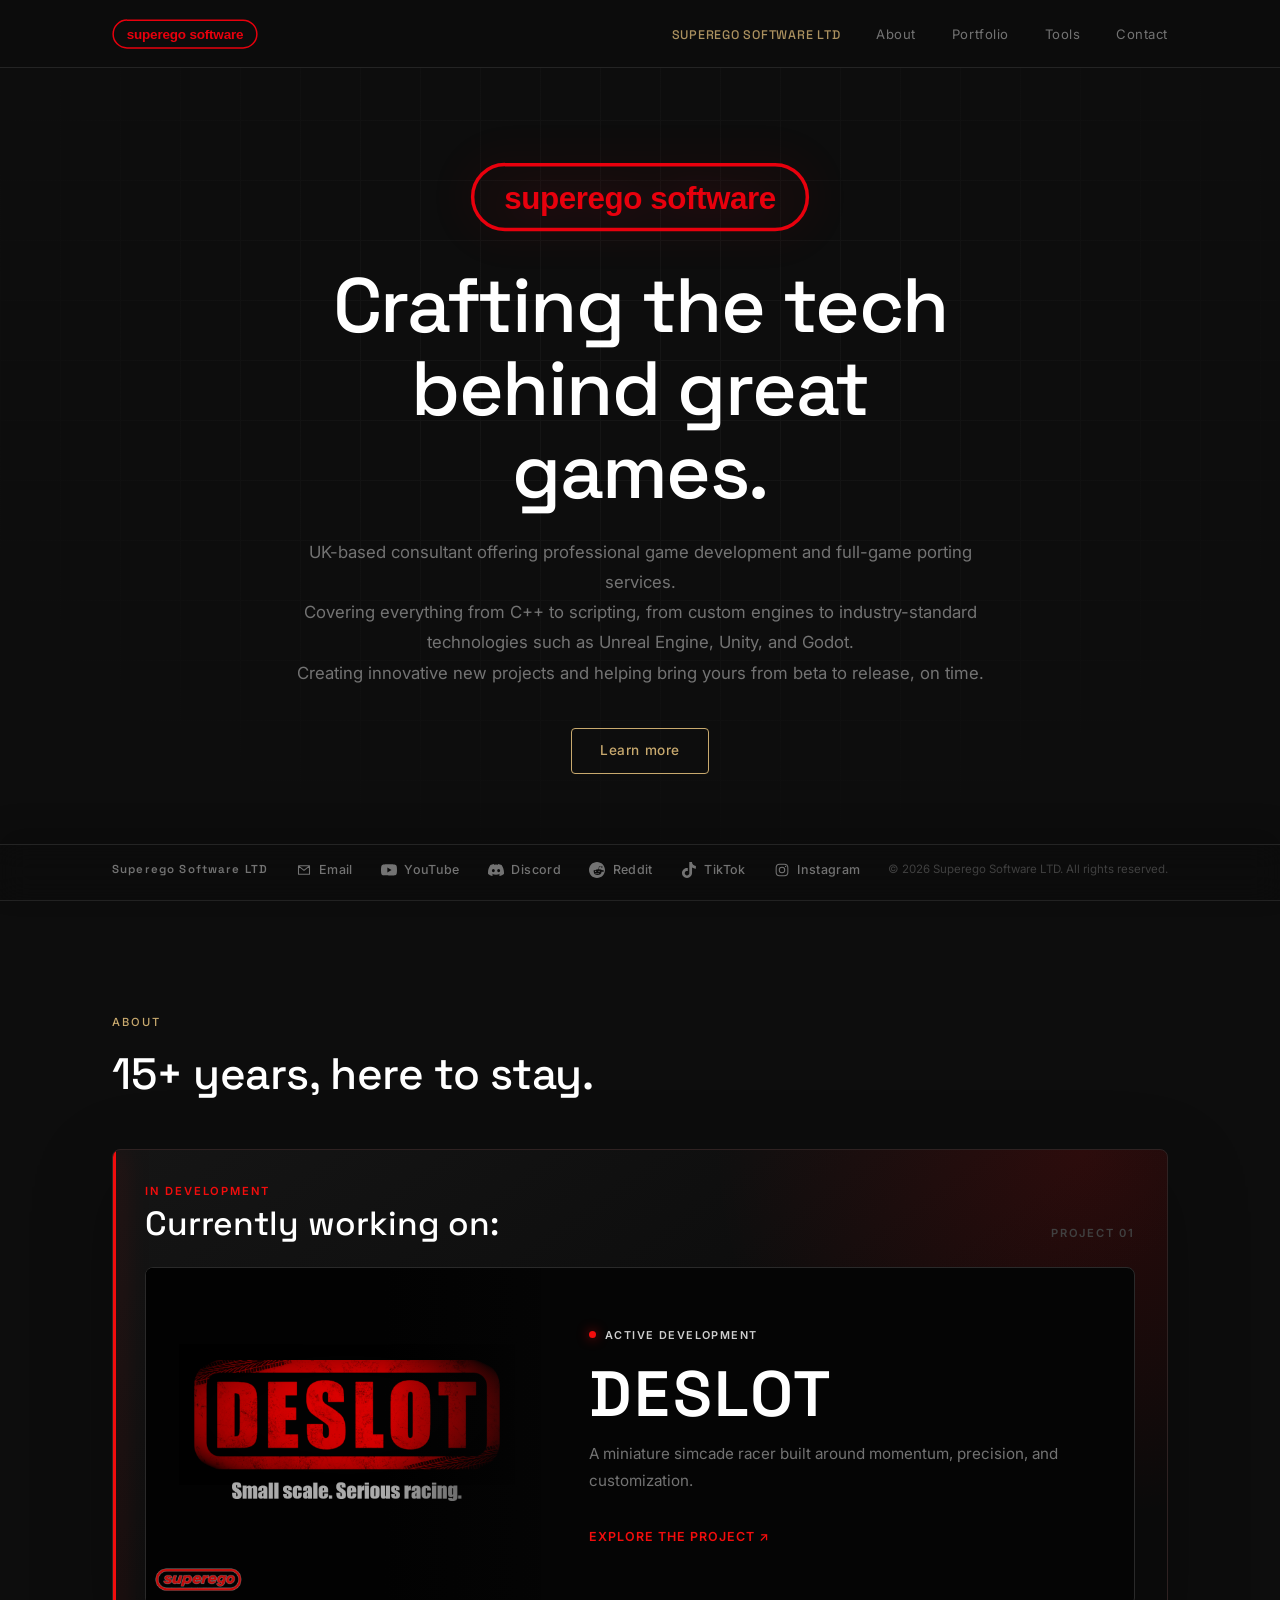
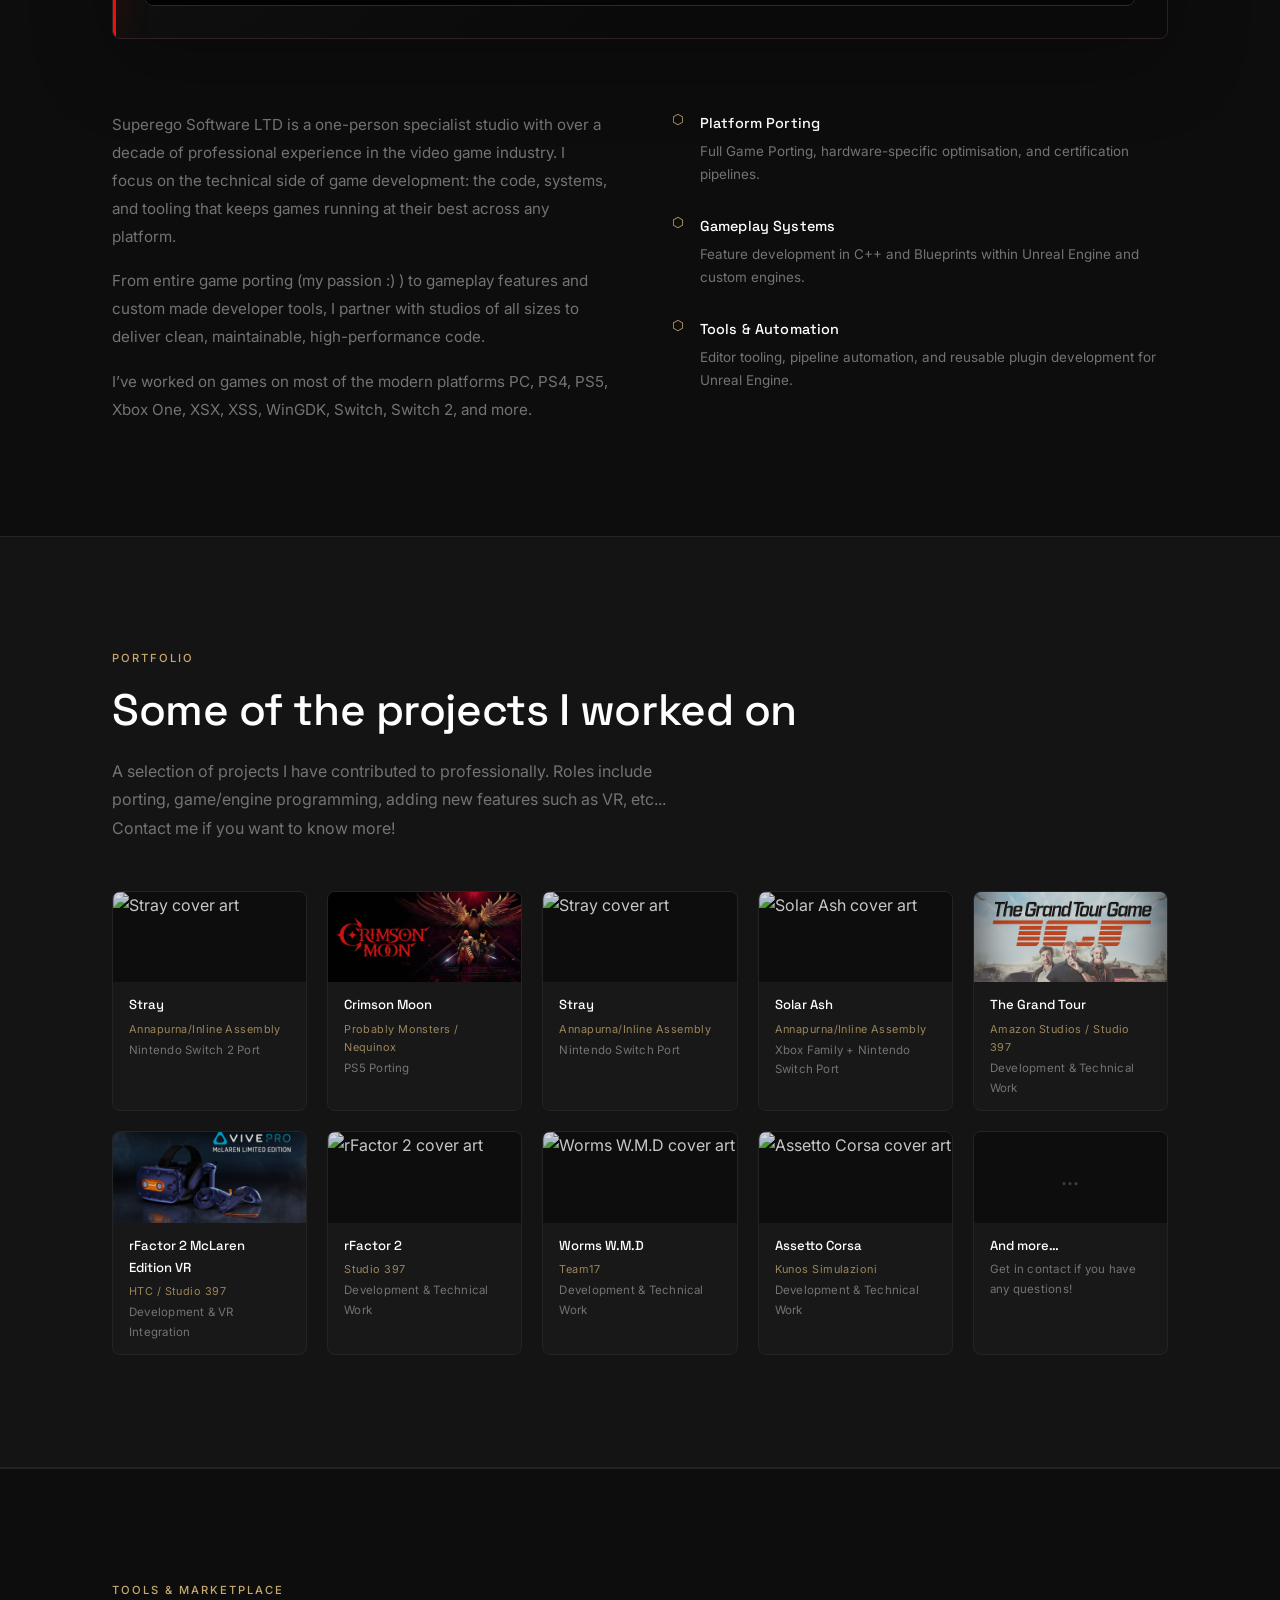
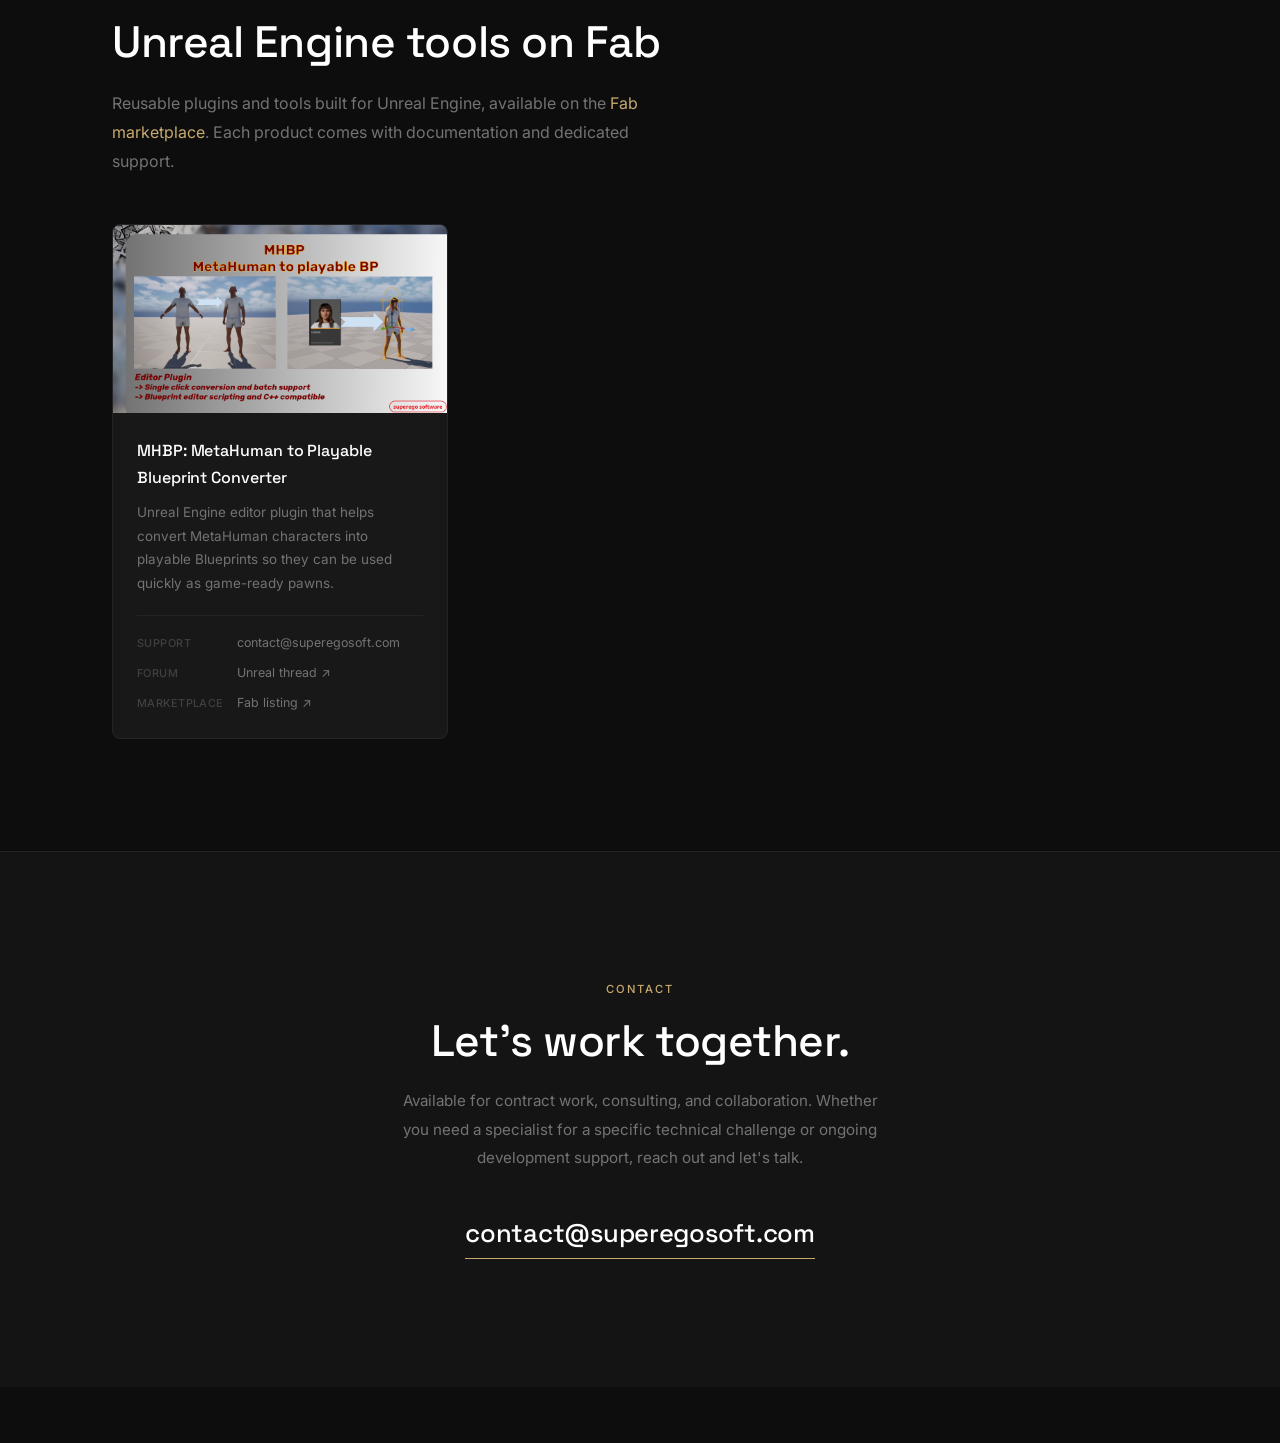
==== commit 10fad177: "Add DESLOT Reddit community to footer" ====
--- a/index.html
+++ b/index.html
@@ -422,6 +422,12 @@
           </svg>
           <span>Discord</span>
         </a>
+        <a href="https://www.reddit.com/r/deslot/" target="_blank" rel="noopener noreferrer" aria-label="DESLOT Reddit community (opens in a new tab)">
+          <svg class="footer-contact-icon footer-contact-icon--fill" viewBox="0 0 24 24" aria-hidden="true" focusable="false">
+            <path d="M12 0C5.373 0 0 5.373 0 12s5.373 12 12 12 12-5.373 12-12S18.627 0 12 0Zm6.564 14.56c.105.287.162.6.162.927 0 2.218-2.584 4.015-5.772 4.015s-5.772-1.797-5.772-4.015c0-.327.057-.64.162-.927a1.342 1.342 0 1 1 1.58-2.169c1.342-.963 3.182-1.588 5.23-1.672l.886-4.162a.311.311 0 0 1 .371-.241l2.937.625a1.063 1.063 0 1 1-.13.611l-2.626-.559-.814 3.825c2.077.07 3.948.695 5.307 1.67a1.342 1.342 0 1 1 1.579 2.172Zm-8.623.532a1.07 1.07 0 1 0 0-2.14 1.07 1.07 0 0 0 0 2.14Zm5.123 0a1.07 1.07 0 1 0 0-2.14 1.07 1.07 0 0 0 0 2.14Zm-5.01 1.555a.32.32 0 0 0-.462.438c.816.87 2.1.969 2.616.969.516 0 1.8-.099 2.616-.969a.32.32 0 1 0-.462-.438c-.515.55-1.416.766-2.154.766s-1.639-.216-2.154-.766Z" />
+          </svg>
+          <span>Reddit</span>
+        </a>
         <a href="https://www.tiktok.com/@superegodev" target="_blank" rel="noopener noreferrer" aria-label="TikTok (opens in a new tab)">
           <svg class="footer-contact-icon footer-contact-icon--fill" viewBox="0 0 24 24" aria-hidden="true" focusable="false">
             <path d="M12.53.02c1.31-.02 2.61-.01 3.91-.02.08 1.53.63 3.09 1.75 4.17 1.11 1.11 2.61 1.62 4.13 1.79v4.03c-1.42-.05-2.85-.35-4.14-.97-.56-.26-1.08-.59-1.59-.93-.01 2.92.01 5.84-.02 8.75-.08 1.4-.54 2.79-1.35 3.94-1.31 1.92-3.58 3.17-5.91 3.21-1.43.08-2.87-.31-4.1-1.03-2.04-1.19-3.48-3.37-3.69-5.72-.02-.5-.03-1-.01-1.49.18-1.9 1.12-3.72 2.58-4.96 1.66-1.44 3.98-2.13 6.15-1.72.02 1.48-.04 2.96-.04 4.44-.99-.32-2.15-.23-3.02.37-.63.41-1.11 1.04-1.36 1.75-.21.51-.15 1.07-.14 1.61.24 1.64 1.82 3.02 3.5 2.87 1.12-.01 2.19-.66 2.77-1.61.19-.33.4-.67.41-1.06.1-1.79.06-3.57.07-5.36.01-4.03-.01-8.05.03-12.07Z" />
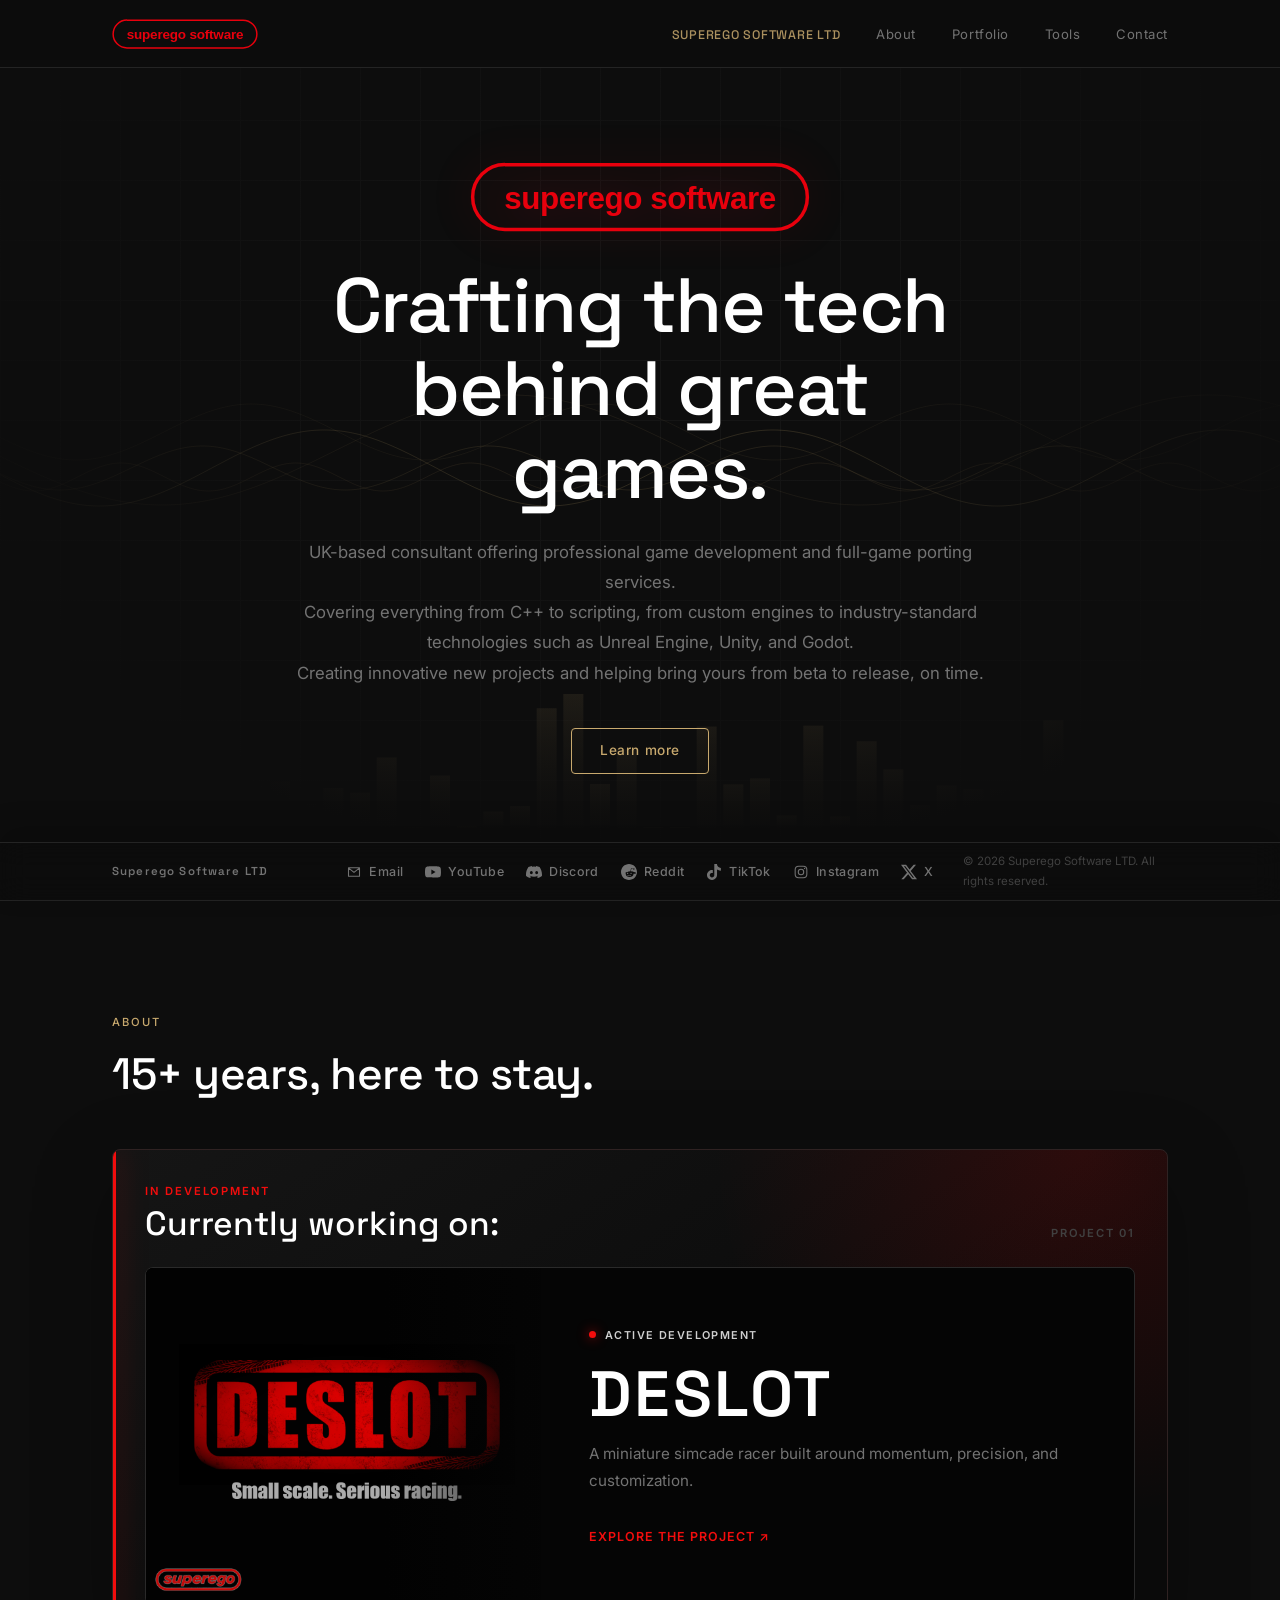
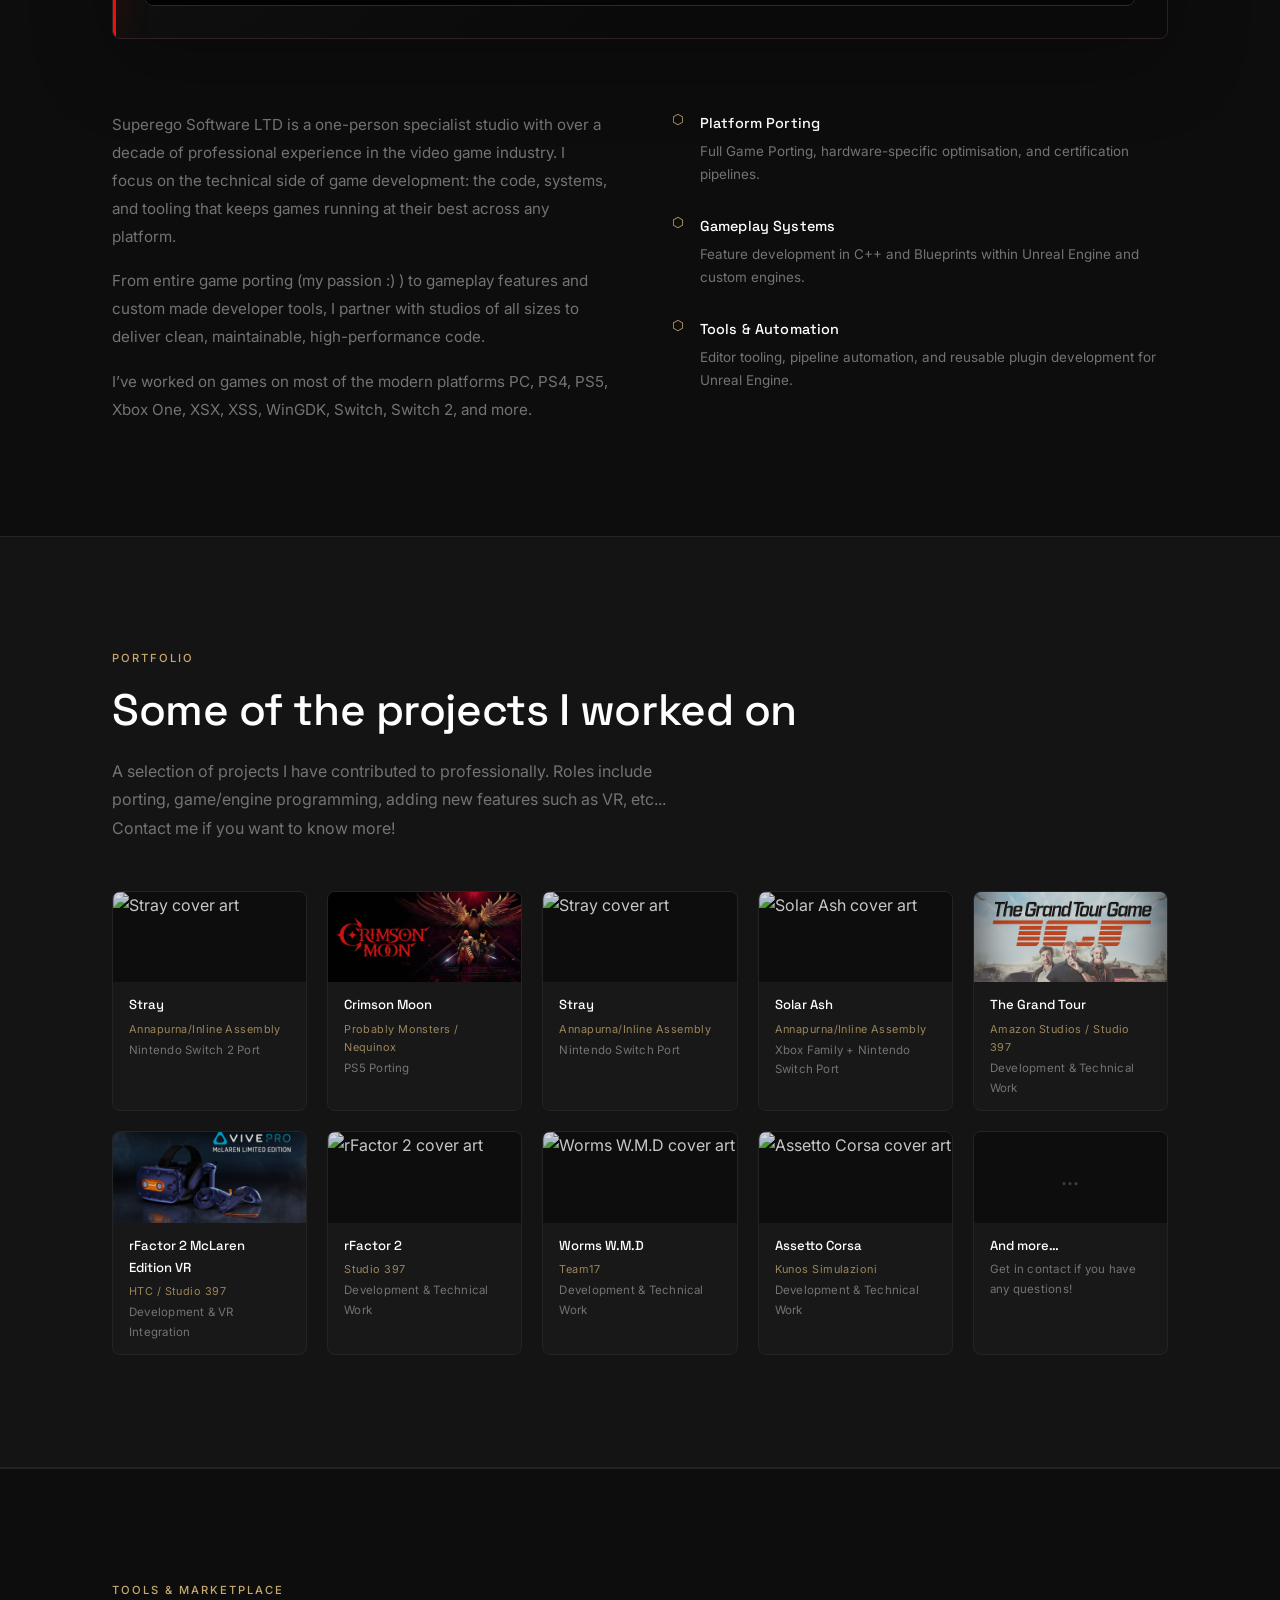
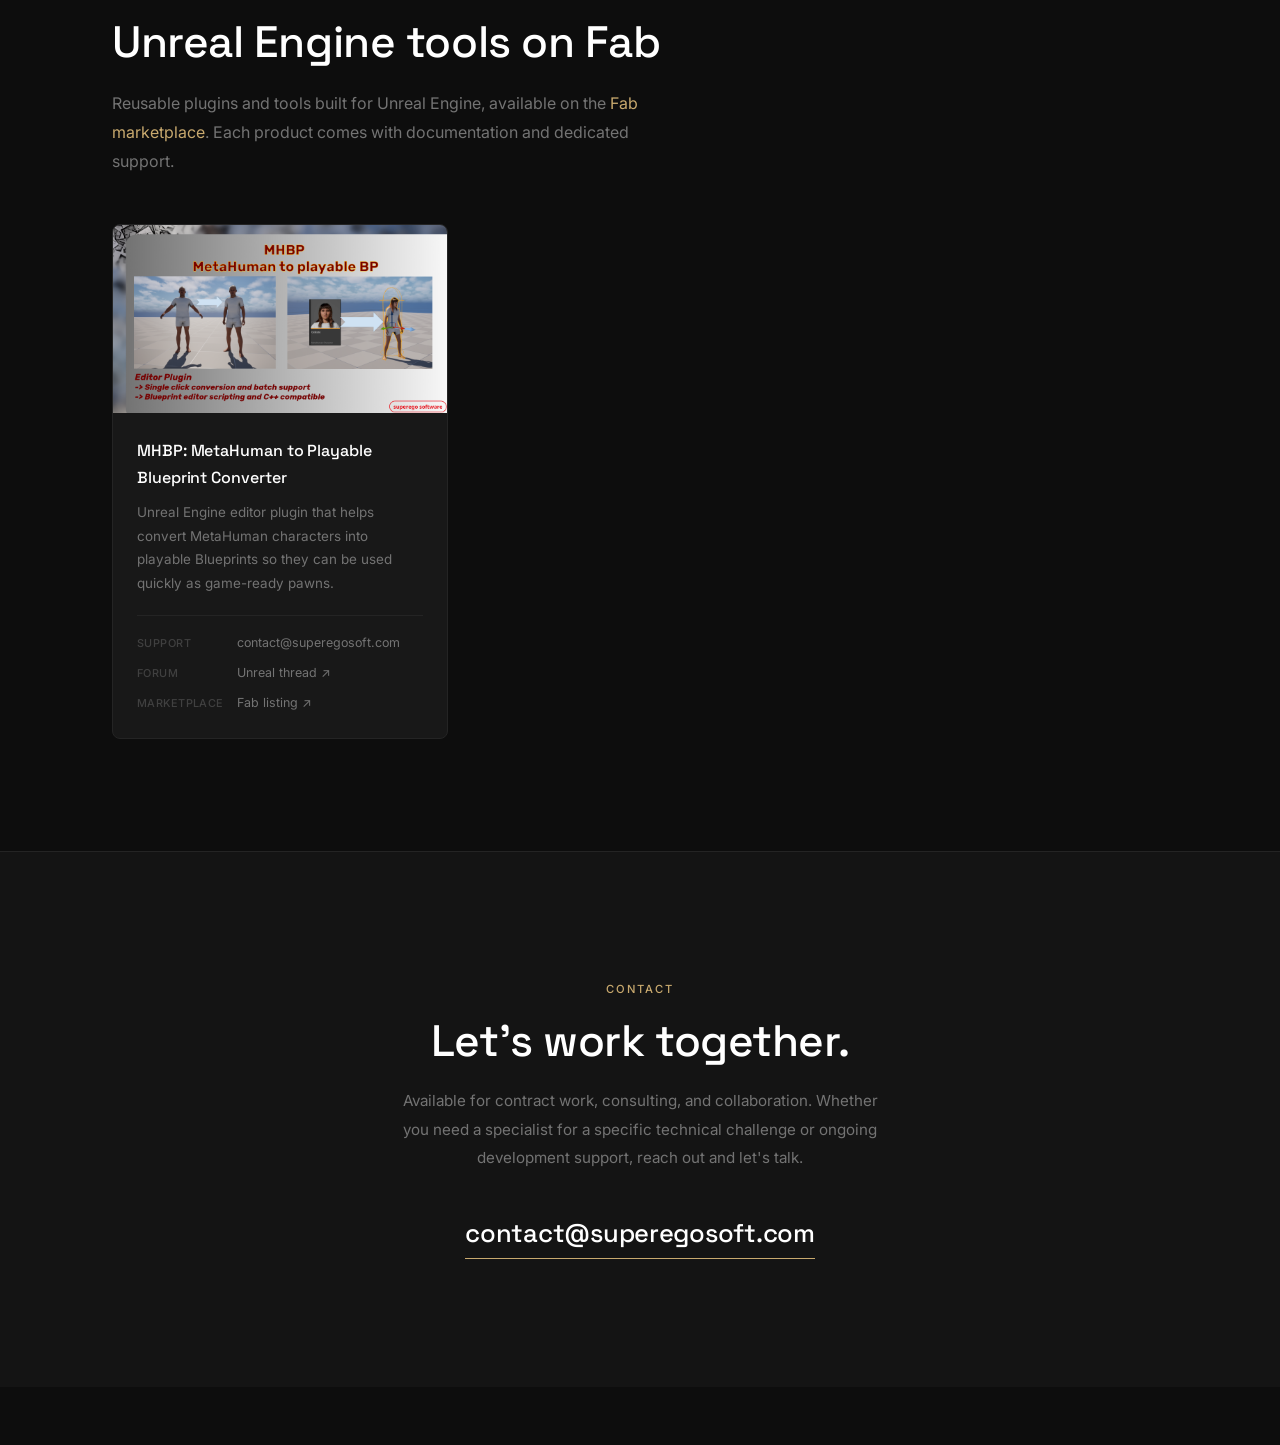
==== commit 2a70e49e: "[SUPEREGO-MAIN-4] Add @superegodev X profile to all website social footers" ====
--- a/index.html
+++ b/index.html
@@ -34,7 +34,7 @@
   <link rel="preconnect" href="https://fonts.googleapis.com" />
   <link rel="preconnect" href="https://fonts.gstatic.com" crossorigin />
   <link href="https://fonts.googleapis.com/css2?family=Inter:wght@300;400;500;600&family=Space+Grotesk:wght@400;500;600&display=swap" rel="stylesheet" />
-  <link rel="stylesheet" href="css/style.css?v=20260917-social-icons" />
+  <link rel="stylesheet" href="css/style.css?v=20261027-x-footer" />
 </head>
 <body>
 
@@ -442,11 +442,17 @@
           </svg>
           <span>Instagram</span>
         </a>
+        <a href="https://x.com/superegodev" target="_blank" rel="noopener noreferrer" aria-label="X @superegodev (opens in a new tab)" title="X: @superegodev">
+          <svg class="footer-contact-icon footer-contact-icon--fill" viewBox="0 0 24 24" aria-hidden="true" focusable="false">
+            <path d="M18.901 1.153h3.68l-8.04 9.19L24 22.846h-7.406l-5.8-7.584-6.64 7.584H.47l8.6-9.835L0 1.154h7.594l5.243 6.932Zm-1.29 19.491h2.039L6.486 3.24H4.298Z" />
+          </svg>
+          <span>X</span>
+        </a>
       </nav>
       <p class="footer-copy">&copy; <span id="year"></span> Superego Software LTD. All rights reserved.</p>
     </div>
   </footer>
 
-  <script src="js/main.js"></script>
+  <script src="js/main.js?v=20261027-x-footer"></script>
 </body>
 </html>
--- a/css/style.css
+++ b/css/style.css
@@ -762,7 +762,7 @@
   bottom: 0;
   left: 0;
   z-index: 90;
-  min-height: var(--footer-h);
+  min-height: 56px;
   border-top: 1px solid var(--border);
   padding: .55rem 0 calc(.55rem + env(safe-area-inset-bottom));
   background: rgba(13, 13, 13, .92);
@@ -775,7 +775,8 @@
   max-width: 1120px;
   margin: 0 auto;
   padding: 0 2rem;
-  display: flex;
+  display: grid;
+  grid-template-columns: minmax(0, 1fr) minmax(0, 3fr) minmax(0, 1fr);
   align-items: center;
   justify-content: space-between;
   gap: 1rem;
@@ -791,6 +792,8 @@
 
 .footer-contact {
   display: flex;
+  flex-wrap: wrap;
+  min-width: 0;
   align-items: center;
   justify-content: center;
   gap: .35rem;
@@ -800,7 +803,7 @@
   align-items: center;
   gap: .45rem;
   min-height: 32px;
-  padding: .25rem .65rem;
+  padding: .25rem .45rem;
   border: 1px solid transparent;
   border-radius: 999px;
   font-size: .78rem;
@@ -938,6 +941,8 @@
   height: auto;
   max-height: none;
   aspect-ratio: 16 / 9;
+  object-fit: cover;
+  object-position: center 43%;
   margin: 0 auto;
   filter: drop-shadow(0 28px 50px rgba(0, 0, 0, .48));
 }
@@ -973,6 +978,26 @@
   line-height: 1.9;
 }
 
+.project-wishlist { margin-top: 1.5rem; }
+
+.project-wishlist-link {
+  display: inline-flex;
+  align-items: center;
+  gap: .5rem;
+  padding-bottom: .25rem;
+  color: var(--white);
+  font-weight: 600;
+  border-bottom: 1px solid var(--project-accent);
+}
+
+.project-wishlist-link:hover { color: var(--project-accent); }
+
+.project-wishlist-link:focus-visible,
+.project-fact--steam:focus-visible {
+  outline: 2px solid var(--project-accent);
+  outline-offset: 4px;
+}
+
 .project-facts {
   display: flex;
   flex-direction: column;
@@ -991,6 +1016,8 @@
   border: 1px solid #242424;
   border-radius: var(--radius-lg);
 }
+
+.project-fact--steam:hover { border-color: var(--project-accent); }
 
 .project-fact-icon {
   width: 64px;
@@ -1084,7 +1111,7 @@
   flex-direction: column;
   align-items: flex-start;
   justify-content: center;
-  padding: clamp(1.5rem, 4vw, 3rem);
+  padding: clamp(1.25rem, 2vw, 1.5rem);
   text-align: left;
 }
 
@@ -1099,7 +1126,7 @@
 
 .dev-update-copy h3 {
   font-family: var(--font-display);
-  font-size: clamp(1.5rem, 3vw, 2.25rem);
+  font-size: clamp(1.5rem, 3vw, 2rem);
   font-weight: 500;
   line-height: 1.2;
   letter-spacing: -.025em;
@@ -1128,6 +1155,33 @@
 .dev-update-link:focus-visible {
   outline: 2px solid var(--project-accent);
   outline-offset: 5px;
+}
+
+.dev-updates-more {
+  display: inline-flex;
+  align-items: center;
+  justify-content: center;
+  gap: .5rem;
+  margin-top: 2rem;
+  padding: .9rem 1.5rem;
+  color: var(--white);
+  font-size: .8rem;
+  font-weight: 600;
+  letter-spacing: .08em;
+  text-transform: uppercase;
+  border: 1px solid var(--project-accent);
+  border-radius: 999px;
+  transition: background .2s ease, transform .2s ease;
+}
+
+.dev-updates-more:hover {
+  background: var(--project-accent);
+  transform: translateY(-2px);
+}
+
+.dev-updates-more:focus-visible {
+  outline: 2px solid var(--white);
+  outline-offset: 4px;
 }
 
 .project-news {
@@ -1162,6 +1216,18 @@
 /* ═══════════════════════════════════════════════════════════════════════
    Responsive
    ═══════════════════════════════════════════════════════════════════════ */
+@media (max-width: 1100px) {
+  /* Footer */
+  .footer-inner { grid-template-columns: minmax(0, 1fr); justify-content: center; }
+  .footer-logo,
+  .footer-copy { display: none; }
+  .footer-contact { width: 100%; }
+}
+
+@media (max-width: 1024px) {
+  .dev-update-card { grid-template-columns: 1fr; }
+}
+
 @media (max-width: 768px) {
   /* Nav */
   .nav-links {
@@ -1198,7 +1264,6 @@
   }
 
   .project-overview-grid { grid-template-columns: 1fr; }
-  .dev-update-card { grid-template-columns: 1fr; }
 
   /* Portfolio */
   .games-grid {
@@ -1209,11 +1274,6 @@
   /* Tools */
   .tools-grid { grid-template-columns: 1fr; }
 
-  /* Footer */
-  .footer-inner { justify-content: center; }
-  .footer-logo,
-  .footer-copy { display: none; }
-  .footer-contact { width: 100%; }
 }
 
 @media (max-width: 480px) {
